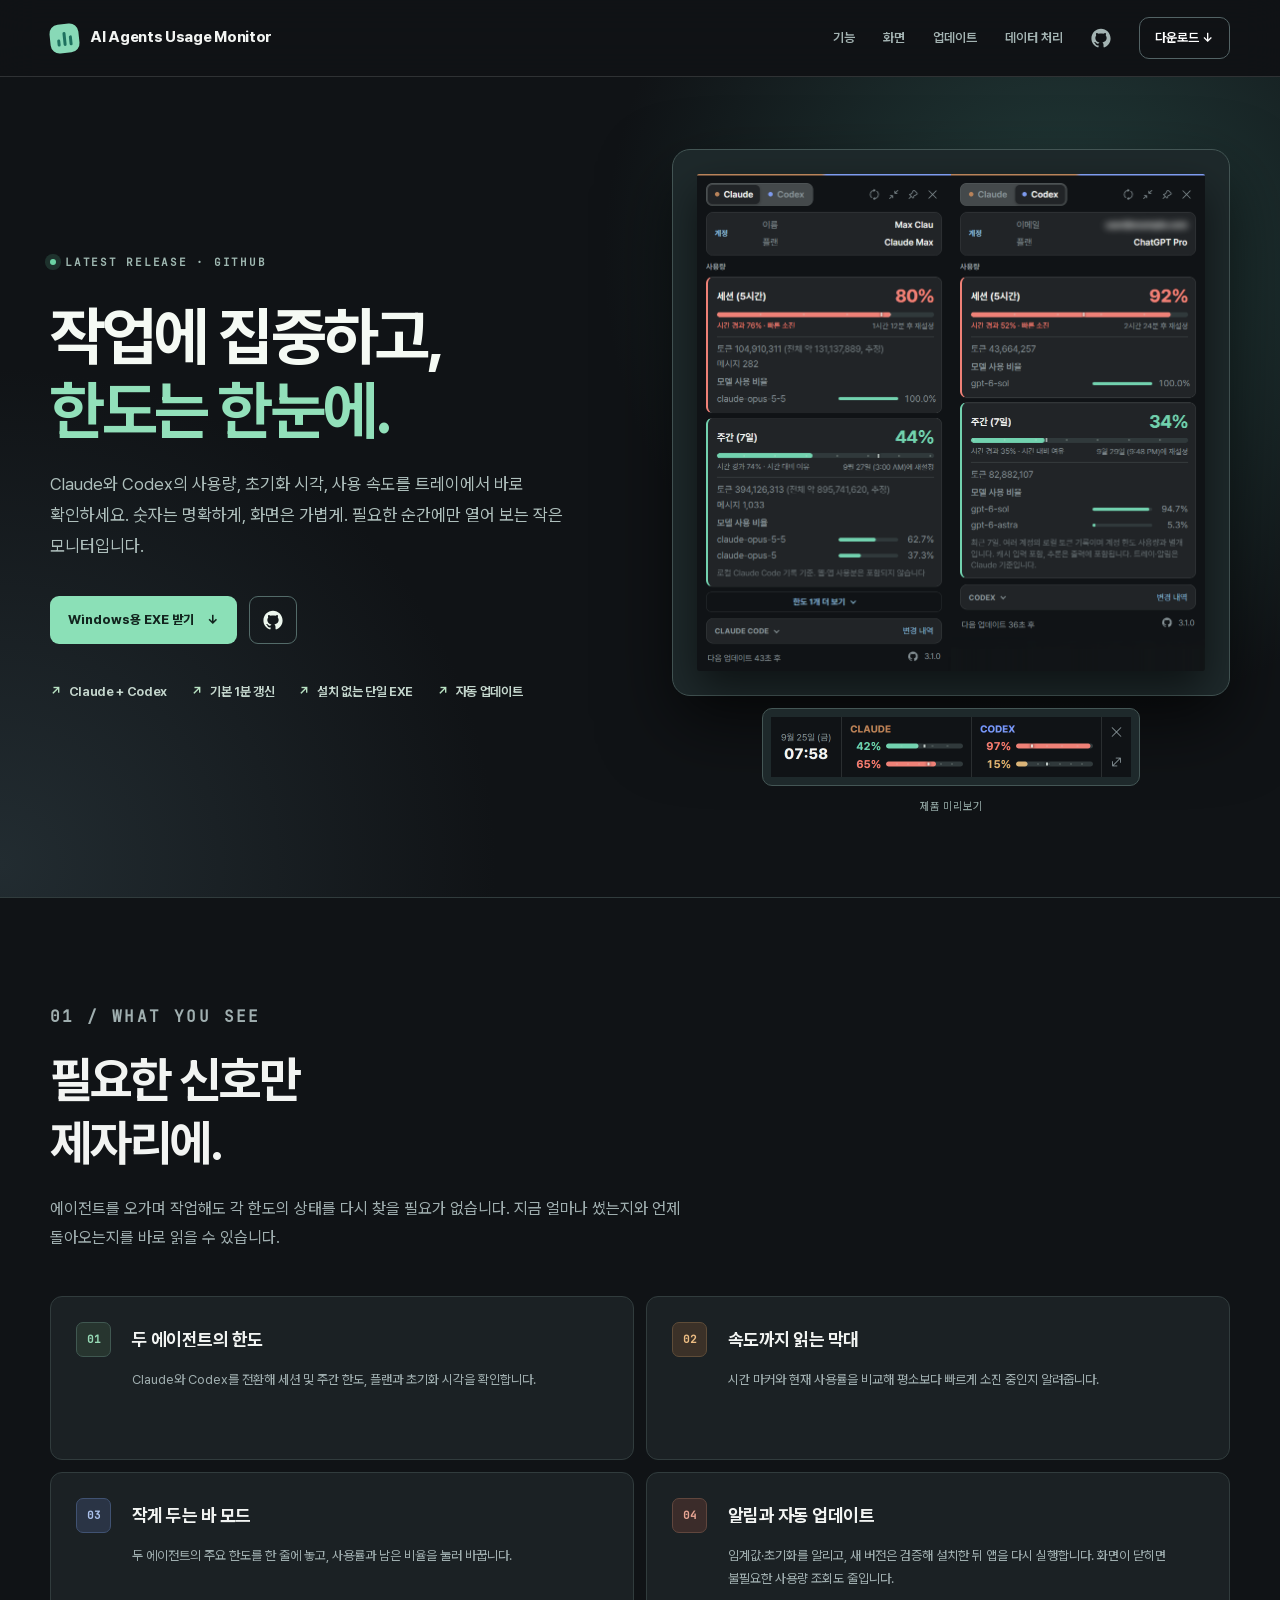
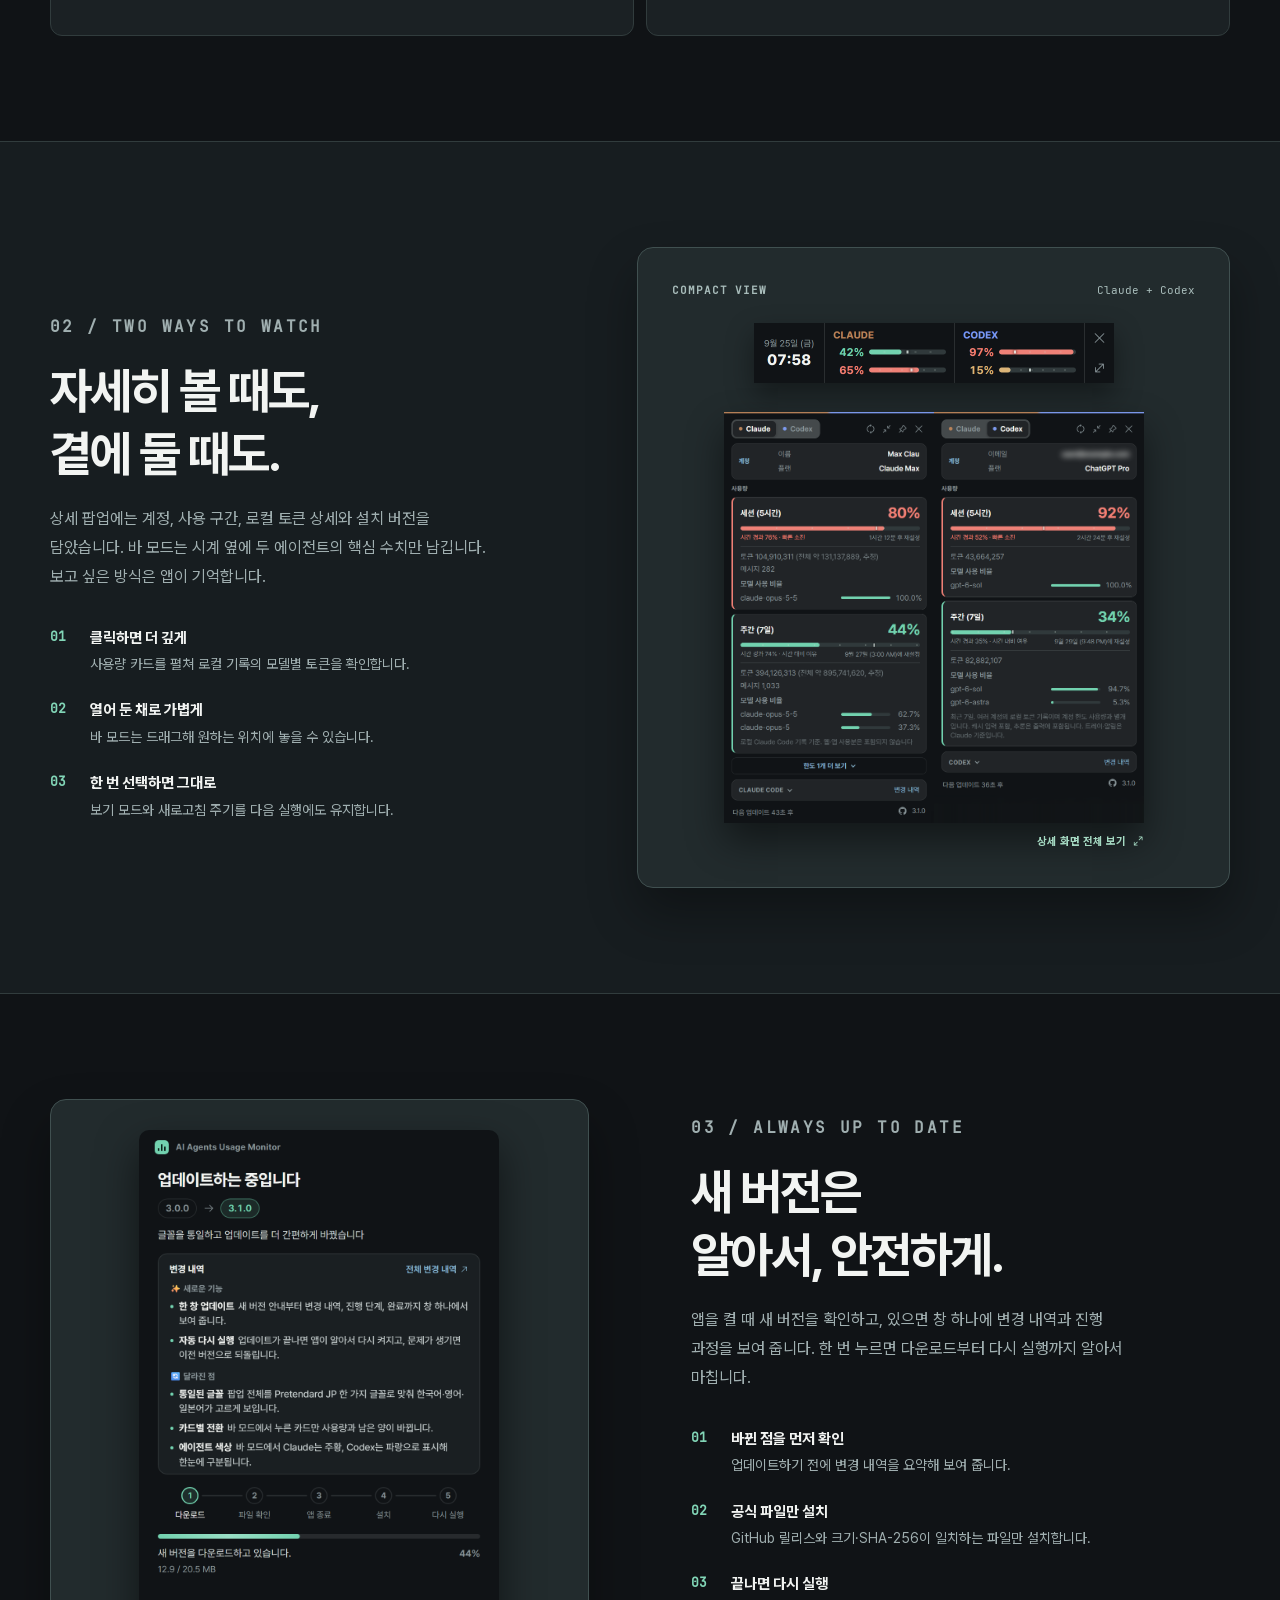
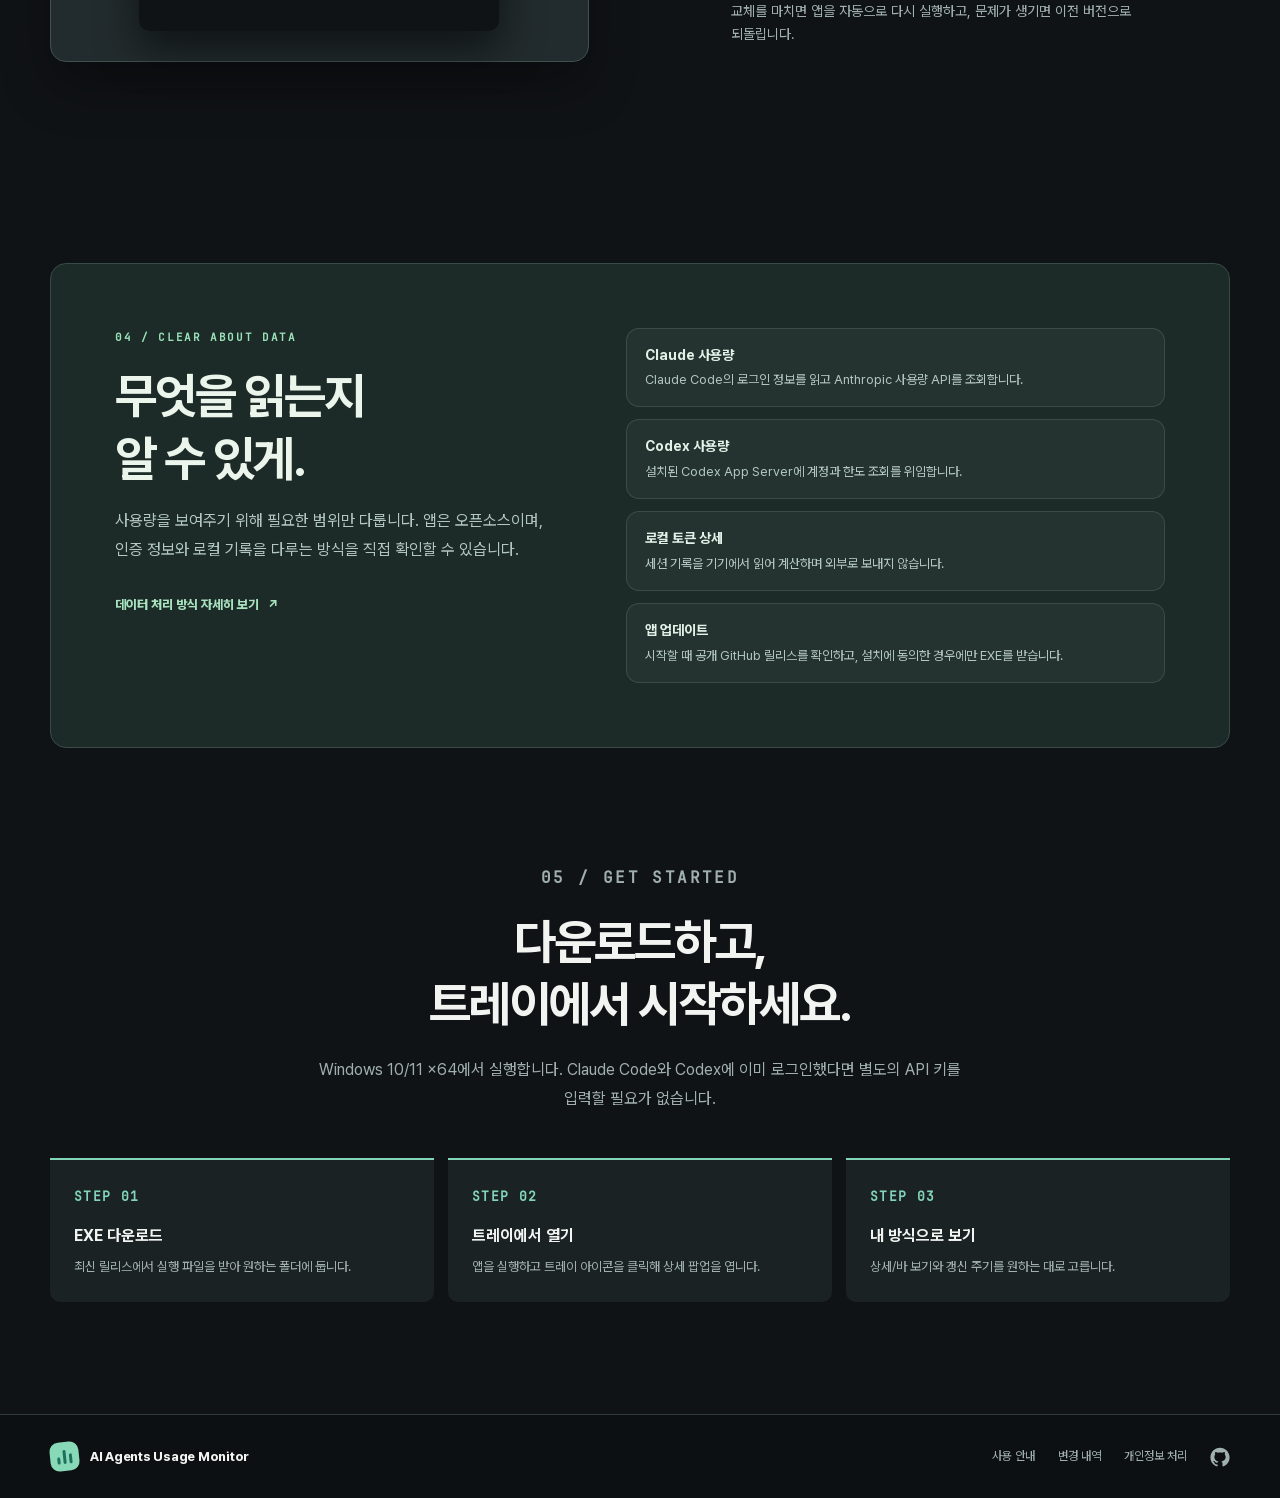
==== index.html @ c3b8d624 "Release: 3.1.0" ====
<!doctype html>
<html lang="ko">
<head>
    <meta charset="utf-8">
    <meta name="viewport" content="width=device-width, initial-scale=1">
    <meta name="theme-color" content="#102c2a">
    <meta name="description" content="Claude와 Codex의 사용량, 초기화 시각, 작업 속도를 Windows 트레이에서 한눈에 확인하는 가벼운 오픈소스 앱.">
    <title>AI Agents Usage Monitor — 작업의 흐름을 한눈에</title>
    <link rel="icon" href="ai_agents_usage_monitor.ico" sizes="any">
    <style>
        @font-face { font-family: 'Pretendard JP'; src: url('ai_agents_usage_monitor/popup/PretendardJPVariable.woff2') format('woff2'); font-style: normal; font-weight: 100 900; font-display: swap; }
        @font-face { font-family: JetBrainsMono; src: url('assets/JetBrainsMono-Regular.ttf') format('truetype'); font-style: normal; font-weight: 400; font-display: swap; }
        :root {
            color-scheme: dark;
            --ink: #f2f4f2;
            --muted: #a0afb0;
            --paper: #101316;
            --line: #313c3d;
            --green: #82d6b7;
            --orange: #dbb477;
        }

        * { box-sizing: border-box; }
        html { scroll-behavior: smooth; scroll-padding-top: 100px; }
        body {
            margin: 0;
            background: var(--paper);
            color: var(--ink);
            font-family: "Pretendard JP", "Segoe UI", "Malgun Gothic", system-ui, sans-serif;
            line-height: 1.55;
        }
        a { color: inherit; text-decoration: none; }
        button, a { -webkit-tap-highlight-color: transparent; }
        a:focus-visible { outline: 3px solid #83ccac; outline-offset: 4px; }
        img { display: block; max-width: 100%; }
        .shell { width: min(1180px, calc(100% - 48px)); margin-inline: auto; }

        .hero-wrap {
            position: relative;
            overflow: hidden;
            min-height: 720px;
            background:
                radial-gradient(circle at 83% 22%, #233d3b 0, transparent 37%),
                radial-gradient(circle at 0% 96%, #222c31 0, transparent 33%),
                #101316;
            color: #f5faf4;
        }
        .hero-wrap::before {
            content: "";
            position: absolute;
            inset: 0;
            opacity: .19;
            background-image: radial-gradient(#d6e7d8 0.7px, transparent 0.7px);
            background-size: 20px 20px;
            mask-image: linear-gradient(90deg, transparent 8%, black 80%);
            pointer-events: none;
        }
        .site-header, .hero { position: relative; z-index: 1; }
        .site-header {
            display: flex;
            align-items: center;
            justify-content: space-between;
            min-height: 86px;
            gap: 24px;
        }
        .brand { display: inline-flex; align-items: center; gap: 11px; font-size: 15px; font-weight: 750; letter-spacing: -.02em; }
        .brand-mark {
            display: flex;
            align-items: end;
            gap: 3px;
            width: 29px;
            height: 29px;
            padding: 7px;
            border-radius: 9px;
            background: #d5efda;
            transform: rotate(-6deg);
        }
        .brand-mark i { display: block; width: 4px; border-radius: 4px; background: #1e715f; }
        .brand-mark i:nth-child(1) { height: 7px; }
        .brand-mark i:nth-child(2) { height: 14px; }
        .brand-mark i:nth-child(3) { height: 10px; }
        .site-nav { display: flex; align-items: center; gap: 28px; color: #c9dbd2; font-size: 13px; font-weight: 600; }
        .site-nav a:hover { color: white; }
        .site-nav .nav-download { padding: 10px 15px; border: 1px solid #6a9687; border-radius: 10px; color: white; }
        .site-nav .nav-download:hover { background: #ffffff16; }

        .hero {
            display: grid;
            grid-template-columns: minmax(0, 1fr) minmax(410px, 1fr);
            align-items: center;
            gap: clamp(40px, 7vw, 105px);
            padding-block: 72px 90px;
        }
        .eyebrow {
            display: inline-flex;
            align-items: center;
            gap: 9px;
            font-size: 11px;
            font-weight: 750;
            letter-spacing: .16em;
            text-transform: uppercase;
        }
        .eyebrow::before { content: ""; width: 6px; height: 6px; border-radius: 50%; background: #6bd3a4; box-shadow: 0 0 0 5px #6bd3a42a; }
        h1, h2, h3, p { margin-top: 0; }
        h1 { margin-block: 26px 22px; font-size: clamp(44px, 5vw, 70px); line-height: 1.16; letter-spacing: -.075em; word-break: keep-all; }
        h1 em { color: #b5e1c3; font-style: normal; }
        .hero-copy > p { max-width: 530px; color: #bbcec3; font-size: 17px; line-height: 1.8; word-break: keep-all; }
        .hero-actions { display: flex; flex-wrap: wrap; align-items: center; gap: 12px; margin-top: 35px; }
        .button {
            display: inline-flex;
            align-items: center;
            justify-content: center;
            gap: 13px;
            min-height: 48px;
            padding: 12px 18px;
            border-radius: 12px;
            font-size: 13px;
            font-weight: 750;
            transition: transform .2s ease, background-color .2s ease;
        }
        .button:hover { transform: translateY(-2px); }
        .button.primary { background: #dcf3dc; color: #173c31; }
        .button.primary:hover { background: white; }
        .button.ghost { border: 1px solid #688d7f; color: #edf7ee; }
        .button.ghost:hover { background: #ffffff14; }
        .hero-facts { display: flex; flex-wrap: wrap; gap: 10px 24px; margin-top: 38px; padding: 0; list-style: none; color: #aec7b9; font-size: 12px; }
        .hero-facts li::before { content: "↗"; margin-right: 7px; color: #b9e2c3; }
        .hero-visual { position: relative; min-width: 0; }
        .visual-frame {
            position: relative;
            height: auto;
            overflow: visible;
            border: 1px solid #ffffff30;
            border-radius: 28px;
            background: linear-gradient(155deg, #5d7d71, #27443d 55%, #18362f);
            box-shadow: 0 35px 80px #061e1d85;
        }
        .visual-frame::after { display: none; }
        .visual-frame img { position: relative; width: 340px; max-width: calc(100% - 60px); height: auto; margin: 34px auto; border-radius: 2px; box-shadow: 0 24px 55px #0a252280; }
        .bar-float { position: absolute; left: -34px; right: 2px; bottom: 28px; z-index: 1; padding: 13px; border: 1px solid #ffffff5c; border-radius: 17px; background: #ffffffd9; box-shadow: 0 22px 48px #092c287d; backdrop-filter: blur(12px); }
        .bar-float img { width: 100%; }
        .visual-note { margin: 12px 0 0; color: #b8d0c3; text-align: right; font-size: 11px; }

        main > section { padding-block: 105px; }
        .section-intro { max-width: 660px; }
        .kicker { margin-bottom: 18px; color: var(--green); font-size: 11px; font-weight: 800; letter-spacing: .15em; }
        h2 { margin-bottom: 20px; font-size: clamp(33px, 4vw, 49px); line-height: 1.28; letter-spacing: -.065em; word-break: keep-all; }
        .section-intro > p, .section-copy > p { color: var(--muted); font-size: 16px; line-height: 1.8; word-break: keep-all; }
        .feature-grid { display: grid; grid-template-columns: repeat(4, 1fr); gap: 14px; margin-top: 44px; }
        .feature-card { min-height: 230px; padding: 24px; border: 1px solid var(--line); border-radius: 20px; background: #fff; box-shadow: 0 7px 20px #18332308; }
        .feature-index { display: inline-flex; align-items: center; justify-content: center; width: 34px; height: 34px; border-radius: 10px; background: #e9f2e9; color: #277b62; font-size: 11px; font-weight: 800; }
        .feature-card:nth-child(2) .feature-index { background: #f7ecdf; color: #a86e3b; }
        .feature-card:nth-child(3) .feature-index { background: #e8edf9; color: #5d75ae; }
        .feature-card:nth-child(4) .feature-index { background: #f5e8e1; color: #b87053; }
        .feature-card h3 { margin: 32px 0 10px; font-size: 18px; letter-spacing: -.04em; }
        .feature-card p { margin: 0; color: var(--muted); font-size: 13px; line-height: 1.75; word-break: keep-all; }

        .views-section { background: #eaf0e9; }
        .views-grid { display: grid; grid-template-columns: minmax(0, .9fr) minmax(0, 1.1fr); align-items: center; gap: clamp(36px, 8vw, 110px); }
        .section-copy { max-width: 455px; }
        .view-points { display: grid; gap: 22px; margin: 34px 0 0; padding: 0; list-style: none; }
        .view-points li { display: grid; grid-template-columns: 28px 1fr; gap: 12px; color: var(--muted); font-size: 14px; line-height: 1.65; }
        .view-points strong { display: block; margin-bottom: 3px; color: var(--ink); font-size: 15px; }
        .view-points b { color: var(--green); font-size: 13px; }
        .view-demo { min-width: 0; padding: 34px; border: 1px solid #d6e3d6; border-radius: 26px; background: #f8fbf7; box-shadow: 0 24px 60px #244c3120; }
        .view-demo-label { display: flex; justify-content: space-between; gap: 12px; margin-bottom: 24px; color: #72887b; font-size: 11px; font-weight: 750; letter-spacing: .08em; }
        .view-demo-label span:last-child { font-weight: 500; letter-spacing: 0; }
        .bar-image { width: 100%; border: 1px solid #dce5dd; box-shadow: 0 12px 25px #263a2c19; }
        .detail-link { display: block; width: 240px; max-width: 68%; margin: 29px auto 0; }
        .detail-link img { width: 100%; height: auto; box-shadow: 0 16px 32px #263a2c27; }
        .detail-link span { display: block; padding-top: 10px; color: #3f6959; text-align: right; font-size: 11px; font-weight: 700; }

        .privacy-section { padding-block: 96px; }
        .privacy-panel { display: grid; grid-template-columns: minmax(0, .9fr) minmax(0, 1.1fr); gap: 70px; padding: clamp(32px, 5vw, 66px); border-radius: 26px; background: #19352f; color: #ecf5ec; }
        .privacy-panel .kicker { color: #98d1a9; }
        .privacy-panel h2 { margin-bottom: 16px; }
        .privacy-panel p { color: #b6cdc0; line-height: 1.8; word-break: keep-all; }
        .privacy-list { display: grid; gap: 12px; align-content: center; margin: 0; padding: 0; list-style: none; }
        .privacy-list li { padding: 16px 18px; border: 1px solid #ffffff23; border-radius: 13px; background: #ffffff0b; font-size: 13px; }
        .privacy-list strong { display: block; margin-bottom: 4px; color: #d8f0db; font-size: 14px; }
        .privacy-list span { color: #acc6b5; }
        .text-link { display: inline-flex; gap: 8px; align-items: center; margin-top: 15px; color: #c9ebcf; font-size: 13px; font-weight: 750; }
        .text-link:hover { text-decoration: underline; }

        .start-section { padding-top: 20px; padding-bottom: 112px; text-align: center; }
        .start-section .section-intro { margin: auto; }
        .steps { display: grid; grid-template-columns: repeat(3, 1fr); gap: 14px; margin: 44px 0 0; text-align: left; }
        .step { padding: 24px; border-top: 2px solid #368368; background: white; border-radius: 0 0 15px 15px; }
        .step small { color: #318165; font-weight: 800; letter-spacing: .1em; }
        .step strong { display: block; margin: 15px 0 8px; font-size: 16px; }
        .step p { margin: 0; color: var(--muted); font-size: 13px; line-height: 1.7; }

        .site-footer { border-top: 1px solid var(--line); }
        .footer-inner { display: flex; align-items: center; justify-content: space-between; gap: 24px; padding-block: 27px; }
        .site-footer .brand { color: var(--ink); font-size: 13px; }
        .footer-links { display: flex; flex-wrap: wrap; gap: 12px 23px; color: var(--muted); font-size: 12px; }
        .footer-links a:hover { color: var(--green); text-decoration: underline; }

        @media (max-width: 1000px) {
            .hero { grid-template-columns: minmax(0, 1fr) minmax(345px, .9fr); gap: 35px; }
            .feature-grid { grid-template-columns: repeat(2, 1fr); }
            .feature-card { min-height: 200px; }
        }
        @media (max-width: 760px) {
            .shell { width: min(560px, calc(100% - 36px)); }
            .site-header { min-height: 72px; }
            .site-nav { gap: 13px; }
            .site-nav a:not(.nav-download):not(.cat-link) { display: none; }
            .hero { grid-template-columns: 1fr; padding-block: 52px 74px; }
            .hero-copy > p { font-size: 15px; }
            .hero-visual { margin-top: 12px; }
            .visual-frame { height: 530px; }
            .visual-frame img { width: 300px; }
            .bar-float { left: 5px; right: 5px; bottom: 23px; }
            main > section { padding-block: 75px; }
            .views-grid, .privacy-panel { grid-template-columns: 1fr; gap: 36px; }
            .privacy-section { padding-block: 70px; }
            .start-section { padding-top: 8px; }
        }
        @media (max-width: 520px) {
            .shell { width: calc(100% - 30px); }
            .brand { font-size: 12px; }
            .brand-mark { flex: none; }
            .site-nav .nav-download { padding: 8px 10px; font-size: 11px; }
            h1 { font-size: clamp(40px, 10vw, 52px); }
            .hero-facts { gap: 8px 16px; }
            .feature-grid, .steps { grid-template-columns: 1fr; }
            .feature-card { min-height: 0; }
            .feature-card h3 { margin-top: 22px; }
            .view-demo { padding: 18px; }
            .detail-link { max-width: 75%; }
            .privacy-panel { padding: 26px; }
            .footer-inner { align-items: start; flex-direction: column; }
        }
        @media (prefers-reduced-motion: reduce) {
            html { scroll-behavior: auto; }
            .button { transition: none; }
        }
        /* 3.0: a dark instrument panel with type and structure distinct from the app UI. */
        .hero-wrap { min-height: 0; border-bottom: 1px solid var(--line); }
        .hero-wrap::before { opacity: .1; background-size: 28px 28px; }
        .site-header { border-bottom: 1px solid #ffffff19; }
        .brand-mark { background: #88d9b7; }
        .site-nav { color: #a3b3b2; }
        .site-nav .nav-download { border-color: #536365; }
        .hero { gap: clamp(28px, 5vw, 80px); padding-block: 72px 82px; }
        .eyebrow, .kicker, .feature-index, .view-demo-label, .step small {
            font-family: JetBrainsMono, Consolas, monospace;
        }
        .eyebrow { color: #9fb8b1; }
        .eyebrow.latest-release { transition: color .2s ease; }
        .eyebrow.latest-release::before { transition: background-color .2s ease, box-shadow .2s ease; }
        .eyebrow.latest-release:hover, .eyebrow.latest-release:focus-visible { color: #f4d486; }
        .eyebrow.latest-release:hover::before, .eyebrow.latest-release:focus-visible::before {
            background: #f4d486;
            box-shadow: 0 0 0 5px #f4d4862b;
        }
        h1 { letter-spacing: -.045em; }
        h2 { letter-spacing: -.04em; }
        h1 em { color: #92e0ba; }
        .hero-copy > p { color: #aebfbc; }
        .button { border-radius: 9px; }
        .button.primary { background: #8be0b7; color: #12241e; }
        .button.primary:hover { background: #b2f0ce; }
        .button.ghost { border-color: #536b69; }
        .button.icon-only { width: 48px; padding: 10px; }
        .cat-icon { width: 20px; height: 20px; fill: currentColor; }
        .site-nav .cat-link, .footer-links .cat-link { display: inline-flex; align-items: center; justify-content: center; }
        .hero-facts {
            color: #c4d6cd;
            font-size: 13px;
            font-weight: 650;
            letter-spacing: -.025em;
        }
        .visual-frame { display: flex; align-items: center; justify-content: center; height: auto; min-height: 0; padding: 24px; border-color: #445655; border-radius: 18px; background: #1e292b; box-shadow: 0 30px 70px #0008; }
        .visual-frame img { width: min(100%, 510px); max-width: 100%; margin: 0; box-shadow: 0 18px 42px #0008; }
        .bar-float { position: relative; inset: auto; width: min(100%, 378px); padding: 8px; margin: 12px auto 0; border-color: #445655; border-radius: 10px; background: #1e292b; box-shadow: none; backdrop-filter: none; }
        .bar-float img { width: 100%; height: auto; }
        .visual-note { color: #91a5a2; text-align: center; }
        main { background: var(--paper); }
        .kicker { color: var(--green); }
        .section-intro > p, .section-copy > p { color: var(--muted); }
        .feature-grid { grid-template-columns: repeat(2, minmax(0, 1fr)); gap: 12px; }
        .feature-card { display: grid; grid-template-columns: 38px minmax(0, 1fr); align-content: start; column-gap: 18px; min-height: 164px; padding: 25px; border-color: var(--line); border-radius: 12px; background: #1b2124; box-shadow: none; }
        .feature-index, .feature-card:nth-child(n) .feature-index { width: 35px; height: 35px; border: 1px solid #405851; border-radius: 7px; background: #27352f; color: #97dbb6; }
        .feature-card:nth-child(2) .feature-index { border-color: #5e4c38; background: #3b3128; color: #edbd83; }
        .feature-card:nth-child(3) .feature-index { border-color: #405272; background: #2a3445; color: #abc1eb; }
        .feature-card:nth-child(4) .feature-index { border-color: #60463d; background: #3b2c2a; color: #e7a493; }
        .feature-card h3 { align-self: center; margin: 0; color: var(--ink); letter-spacing: -.03em; word-break: keep-all; }
        .feature-card p { grid-column: 2; margin-top: 12px; color: var(--muted); }
        .views-section { background: #171d20; border-block: 1px solid var(--line); }
        .view-points li { color: var(--muted); }
        .view-points strong { color: var(--ink); }
        .view-points b { color: var(--green); font-family: JetBrainsMono, Consolas, monospace; }
        .view-demo { border-color: #405050; border-radius: 16px; background: #222b2d; box-shadow: 0 25px 50px #0005; }
        .view-demo-label { color: #a8bcba; }
        .bar-image { width: min(100%, 360px); height: auto; margin-inline: auto; border: 0; box-shadow: 0 12px 28px #0006; }
        .detail-link { width: 420px; max-width: 100%; }
        .detail-link img { box-shadow: 0 18px 35px #0007; }
        .detail-link span { color: #a5d9c2; }
        .privacy-panel { border: 1px solid #384b45; border-radius: 16px; background: #1c2b28; }
        .privacy-panel .kicker { color: #9be1b9; }
        .privacy-panel p, .privacy-list span { color: #b2c7bf; }
        .privacy-list li { border-color: #ffffff1d; background: #ffffff0a; }
        .privacy-list strong { color: #e1f2e8; }
        .text-link { color: #a9e2bf; }
        .step { border-top-color: #82d6b7; border-radius: 0 0 10px 10px; background: #1b2224; }
        .step strong { color: var(--ink); }
        .step small { color: var(--green); }
        .step p { color: var(--muted); }
        .site-footer { border-color: var(--line); background: #0d1012; }
        .footer-links { color: var(--muted); }
        .site-header {
            position: sticky;
            top: 0;
            z-index: 50;
            width: 100%;
            min-height: 0;
            border-bottom: 1px solid #ffffff22;
            background: rgb(16 19 22 / 88%);
            backdrop-filter: blur(18px);
            -webkit-backdrop-filter: blur(18px);
        }
        .header-inner { display: flex; align-items: center; justify-content: space-between; gap: 24px; min-height: 76px; }
        @media (max-width: 760px) { .visual-frame { padding: 18px; } .feature-grid { grid-template-columns: repeat(2, minmax(0, 1fr)); } }
        @media (max-width: 520px) { .feature-grid { grid-template-columns: 1fr; } .feature-card { min-height: 0; } .feature-card h3 { margin: 0; } }
        @media (max-width: 760px) { html { scroll-padding-top: 82px; } .header-inner { min-height: 66px; } }

        /* Each card owns one accent so the color shift has a clear meaning. */
        .feature-card {
            --accent: #82d6b7;
            position: relative;
            isolation: isolate;
            overflow: hidden;
            transition: transform .32s cubic-bezier(.2,.8,.2,1), border-color .32s ease, box-shadow .32s ease, background-color .32s ease;
        }
        .feature-card:nth-child(2) { --accent: #edbd83; }
        .feature-card:nth-child(3) { --accent: #abc1eb; }
        .feature-card:nth-child(4) { --accent: #e7a493; }
        .feature-card::before {
            content: "";
            position: absolute;
            z-index: -1;
            inset: 0;
            background: radial-gradient(circle at 7% 2%, color-mix(in srgb, var(--accent) 19%, transparent), transparent 70%);
            opacity: 0;
            transition: opacity .38s ease;
        }
        .feature-card::after {
            content: "";
            position: absolute;
            inset: 0 auto 0 0;
            width: 2px;
            background: var(--accent);
            transform: scaleY(0);
            transform-origin: top;
            transition: transform .32s cubic-bezier(.2,.8,.2,1);
        }
        .feature-index { transition: transform .32s ease, border-color .32s ease, background-color .32s ease; }
        .step { transition: border-color .25s ease, background-color .25s ease, transform .25s ease; }
        .button, .nav-download, .detail-link img, .visual-frame, .bar-float {
            transition: transform .3s cubic-bezier(.2,.8,.2,1), border-color .3s ease, box-shadow .3s ease, background-color .3s ease;
        }
        .site-nav a:not(.nav-download), .footer-links a { transition: color .2s ease; }

        @media (hover: hover) and (pointer: fine) {
            .feature-card:hover {
                transform: translateY(-5px);
                border-color: color-mix(in srgb, var(--accent) 52%, var(--line));
                background-color: #222b2d;
                box-shadow: 0 18px 40px #0005;
            }
            .feature-card:hover::before { opacity: 1; }
            .feature-card:hover::after { transform: scaleY(1); }
            .feature-card:hover .feature-index { transform: translateY(-2px); border-color: var(--accent); }
            .step:hover { transform: translateY(-3px); border-top-color: #b6ebce; background: #222d2c; }
            .visual-frame:hover { border-color: #719a8a; box-shadow: 0 36px 78px #000a; }
            .bar-float:hover { transform: translateY(-3px); border-color: #719a8a; }
            .detail-link:hover img { transform: translateY(-4px); box-shadow: 0 24px 45px #0009; }
            .button:hover, .nav-download:hover { box-shadow: 0 9px 24px #0005; }
        }

        @keyframes hero-enter {
            from { opacity: 0; transform: translateY(18px); }
            to { opacity: 1; transform: translateY(0); }
        }
        @keyframes reveal-on-view {
            from { opacity: .55; transform: translateY(20px); }
            to { opacity: 1; transform: translateY(0); }
        }
        @keyframes fade-on-view {
            from { opacity: .55; }
            to { opacity: 1; }
        }
        @media (prefers-reduced-motion: no-preference) {
            .hero-copy { animation: hero-enter .7s cubic-bezier(.2,.8,.2,1) both; }
            .hero-visual { animation: hero-enter .8s .12s cubic-bezier(.2,.8,.2,1) both; }
            @supports (animation-timeline: view()) {
                .section-intro, .section-copy, .view-demo, .update-shot, .privacy-panel {
                    animation: reveal-on-view 1ms linear both;
                    animation-timeline: view();
                    animation-range: entry 0% cover 24%;
                }
                .feature-card, .step {
                    animation: fade-on-view 1ms linear both;
                    animation-timeline: view();
                    animation-range: entry 0% cover 24%;
                }
            }
        }
        @media (prefers-reduced-motion: reduce) {
            .feature-card, .feature-card::before, .feature-card::after, .feature-index,
            .step, .button, .nav-download, .detail-link img, .visual-frame, .bar-float,
            .site-nav a:not(.nav-download), .footer-links a, .eyebrow.latest-release,
            .eyebrow.latest-release::before { animation: none; transition: none; }
            .feature-card:hover, .step:hover, .button:hover, .bar-float:hover, .detail-link:hover img { transform: none; }
        }

        /* 03: the update window beside its story, mirroring 02's layout. */
        .update-grid { display: grid; grid-template-columns: minmax(0, 1fr) minmax(0, 1fr); align-items: center; gap: clamp(36px, 8vw, 110px); }
        .update-shot { display: flex; justify-content: center; margin: 0; padding: 30px; border: 1px solid #405050; border-radius: 16px; background: #222b2d; box-shadow: 0 25px 50px #0005; }
        .update-shot img { width: min(100%, 360px); height: auto; border-radius: 10px; box-shadow: 0 18px 40px #0008; }
        @media (max-width: 760px) {
            .update-grid { grid-template-columns: 1fr; gap: 36px; }
            .update-grid .section-copy { order: -1; }
            .update-shot { padding: 18px; }
        }

        /* The full-size screenshot opens over the page instead of leaving it. */
        .detail-link span { display: inline-flex; align-items: center; justify-content: flex-end; gap: 6px; width: 100%; }
        .detail-link span svg { width: 12px; height: 12px; }
        .lightbox { max-width: min(94vw, 1020px); max-height: 94vh; padding: 0; overflow: visible; border: 0; background: transparent; }
        .lightbox::backdrop { background: rgb(6 8 10 / 78%); backdrop-filter: blur(6px); }
        .lightbox img { display: block; width: auto; max-width: 100%; max-height: 94vh; border-radius: 12px; box-shadow: 0 30px 80px #000c; }
        /* Pinned to the viewport corner, clear of the screenshot's own close icons. */
        .lightbox-close { position: fixed; top: 18px; right: 18px; display: grid; place-items: center; width: 38px; height: 38px; border: 1px solid #ffffff2e; border-radius: 50%; background: rgb(16 19 22 / 88%); color: #f2f4f2; cursor: pointer; }
        .lightbox-close svg { width: 16px; height: 16px; }
        .lightbox-close:hover { background: #22292b; }
        .lightbox-close:focus-visible { outline: 3px solid #83ccac; outline-offset: 2px; }
        html:has(.lightbox[open]) { overflow: hidden; }
        @media (prefers-reduced-motion: no-preference) {
            .lightbox[open] { animation: lightbox-in .22s cubic-bezier(.2,.8,.2,1); }
            .lightbox[open]::backdrop { animation: fade-in .22s ease; }
        }
        @keyframes lightbox-in { from { opacity: 0; transform: scale(.97); } to { opacity: 1; transform: none; } }
        @keyframes fade-in { from { opacity: 0; } to { opacity: 1; } }
    </style>
</head>
<body>
    <svg xmlns="http://www.w3.org/2000/svg" width="0" height="0" aria-hidden="true" style="position:absolute"><symbol id="cat-mark" viewBox="0 0 24 24"><path d="M10.226 17.284c-2.965-.36-5.054-2.493-5.054-5.256 0-1.123.404-2.336 1.078-3.144-.292-.741-.247-2.314.09-2.965.898-.112 2.111.36 2.83 1.01.853-.269 1.752-.404 2.853-.404 1.1 0 1.999.135 2.807.382.696-.629 1.932-1.1 2.83-.988.315.606.36 2.179.067 2.942.72.854 1.101 2 1.101 3.167 0 2.763-2.089 4.852-5.098 5.234.763.494 1.28 1.572 1.28 2.807v2.336c0 .674.561 1.056 1.235.786 4.066-1.55 7.255-5.615 7.255-10.646C23.5 6.188 18.334 1 11.978 1 5.62 1 .5 6.188.5 12.545c0 4.986 3.167 9.12 7.435 10.669.606.225 1.19-.18 1.19-.786V20.63a2.9 2.9 0 0 1-1.078.224c-1.483 0-2.359-.808-2.987-2.313-.247-.607-.517-.966-1.034-1.033-.27-.023-.359-.135-.359-.27 0-.27.45-.471.898-.471.652 0 1.213.404 1.797 1.235.45.651.921.943 1.483.943.561 0 .92-.202 1.437-.719.382-.381.674-.718.944-.943"/></symbol></svg>
    <header class="site-header">
        <div class="header-inner shell">
            <a class="brand" href="#top" aria-label="AI Agents Usage Monitor, 맨 위로">
                <span class="brand-mark" aria-hidden="true"><i></i><i></i><i></i></span>
                <span>AI Agents Usage Monitor</span>
            </a>
            <nav class="site-nav" aria-label="주요 메뉴">
                <a href="#features">기능</a>
                <a href="#views">화면</a>
                <a href="#update">업데이트</a>
                <a href="#privacy">데이터 처리</a>
                <a class="cat-link" href="https://github.com/deuxdoom/usage-monitor-for-claude" aria-label="GitHub 소스 코드"><svg class="cat-icon" aria-hidden="true"><use href="#cat-mark"/></svg></a>
                <a class="nav-download" href="https://github.com/deuxdoom/usage-monitor-for-claude/releases/latest/download/AIAgentsUsageMonitor.exe">다운로드 ↓</a>
            </nav>
        </div>
    </header>

    <div class="hero-wrap">
        <div class="hero shell" id="top">
            <div class="hero-copy">
                <a class="eyebrow latest-release" id="latestRelease" href="https://github.com/deuxdoom/usage-monitor-for-claude/releases/latest" aria-label="GitHub 최신 릴리스 보기"><span id="latestReleaseLabel" aria-live="polite">LATEST RELEASE · GITHUB</span></a>
                <h1>작업에 집중하고,<br><em>한도는 한눈에.</em></h1>
                <p>Claude와 Codex의 사용량, 초기화 시각, 사용 속도를 트레이에서 바로 확인하세요. 숫자는 명확하게, 화면은 가볍게. 필요한 순간에만 열어 보는 작은 모니터입니다.</p>
                <div class="hero-actions">
                    <a class="button primary" href="https://github.com/deuxdoom/usage-monitor-for-claude/releases/latest/download/AIAgentsUsageMonitor.exe">Windows용 EXE 받기 <span aria-hidden="true">↓</span></a>
                    <a class="button ghost icon-only" href="https://github.com/deuxdoom/usage-monitor-for-claude" aria-label="GitHub에서 코드 보기" title="GitHub에서 코드 보기"><svg class="cat-icon" aria-hidden="true"><use href="#cat-mark"/></svg></a>
                </div>
                <ul class="hero-facts" aria-label="앱 특징">
                    <li>Claude + Codex</li>
                    <li>기본 1분 갱신</li>
                    <li>설치 없는 단일 EXE</li>
                    <li>자동 업데이트</li>
                </ul>
            </div>
            <div class="hero-visual">
                <div class="visual-frame">
                    <img src="screenshot.png" width="1020" height="997" alt="Claude와 Codex의 세션·주간 한도, 모델별 토큰 사용량, 초기화 시각을 나란히 보여 주는 상세 팝업" fetchpriority="high">
                </div>
                <div class="bar-float"><img src="screenshot2.png" width="720" height="120" alt="Claude와 Codex 사용률을 나란히 보여주는 한 줄 바 모드 예시"></div>
                <p class="visual-note">제품 미리보기</p>
            </div>
        </div>
    </div>

    <main>
        <section class="shell" id="features" aria-labelledby="features-title">
            <div class="section-intro">
                <p class="kicker">01 / WHAT YOU SEE</p>
                <h2 id="features-title">필요한 신호만<br>제자리에.</h2>
                <p>에이전트를 오가며 작업해도 각 한도의 상태를 다시 찾을 필요가 없습니다. 지금 얼마나 썼는지와 언제 돌아오는지를 바로 읽을 수 있습니다.</p>
            </div>
            <div class="feature-grid">
                <article class="feature-card"><span class="feature-index">01</span><h3>두 에이전트의 한도</h3><p>Claude와 Codex를 전환해 세션 및 주간 한도, 플랜과 초기화 시각을 확인합니다.</p></article>
                <article class="feature-card"><span class="feature-index">02</span><h3>속도까지 읽는 막대</h3><p>시간 마커와 현재 사용률을 비교해 평소보다 빠르게 소진 중인지 알려줍니다.</p></article>
                <article class="feature-card"><span class="feature-index">03</span><h3>작게 두는 바 모드</h3><p>두 에이전트의 주요 한도를 한 줄에 놓고, 사용률과 남은 비율을 눌러 바꿉니다.</p></article>
                <article class="feature-card"><span class="feature-index">04</span><h3>알림과 자동 업데이트</h3><p>임계값·초기화를 알리고, 새 버전은 검증해 설치한 뒤 앱을 다시 실행합니다. 화면이 닫히면 불필요한 사용량 조회도 줄입니다.</p></article>
            </div>
        </section>

        <section class="views-section" id="views" aria-labelledby="views-title">
            <div class="shell views-grid">
                <div class="section-copy">
                    <p class="kicker">02 / TWO WAYS TO WATCH</p>
                    <h2 id="views-title">자세히 볼 때도,<br>곁에 둘 때도.</h2>
                    <p>상세 팝업에는 계정, 사용 구간, 로컬 토큰 상세와 설치 버전을 담았습니다. 바 모드는 시계 옆에 두 에이전트의 핵심 수치만 남깁니다. 보고 싶은 방식은 앱이 기억합니다.</p>
                    <ul class="view-points">
                        <li><b>01</b><span><strong>클릭하면 더 깊게</strong>사용량 카드를 펼쳐 로컬 기록의 모델별 토큰을 확인합니다.</span></li>
                        <li><b>02</b><span><strong>열어 둔 채로 가볍게</strong>바 모드는 드래그해 원하는 위치에 놓을 수 있습니다.</span></li>
                        <li><b>03</b><span><strong>한 번 선택하면 그대로</strong>보기 모드와 새로고침 주기를 다음 실행에도 유지합니다.</span></li>
                    </ul>
                </div>
                <div class="view-demo">
                    <div class="view-demo-label"><span>COMPACT VIEW</span><span>Claude + Codex</span></div>
                    <img class="bar-image" src="screenshot2.png" width="720" height="120" alt="날짜와 시간, 두 에이전트의 세션 및 주간 사용률이 나란히 표시된 바 화면" loading="lazy">
                    <a class="detail-link" href="screenshot.png" aria-haspopup="dialog" aria-controls="detailLightbox" aria-label="상세 화면 크게 보기">
                        <img src="screenshot.png" width="1020" height="997" alt="Claude와 Codex 상세 팝업을 나란히 놓은 화면" loading="lazy">
                        <span>상세 화면 전체 보기 <svg viewBox="0 0 16 16" aria-hidden="true"><path fill="currentColor" d="M9.5 2a.5.5 0 0 0 0 1h2.79L9.15 6.15a.5.5 0 1 0 .7.7L13 3.71V6.5a.5.5 0 0 0 1 0v-4a.5.5 0 0 0-.5-.5zm-7 7.5a.5.5 0 0 1 1 0v2.79l3.15-3.14a.5.5 0 1 1 .7.7L4.21 13H7a.5.5 0 0 1 0 1H3a.5.5 0 0 1-.5-.5z"/></svg></span>
                    </a>
                </div>
            </div>
        </section>

        <section class="update-section shell" id="update" aria-labelledby="update-title">
            <div class="update-grid">
                <figure class="update-shot">
                    <img src="screenshot3.png" width="920" height="1280" alt="변경 내역과 다섯 단계 진행 표시, 다운로드 진행률이 함께 보이는 업데이트 창" loading="lazy">
                </figure>
                <div class="section-copy">
                    <p class="kicker">03 / ALWAYS UP TO DATE</p>
                    <h2 id="update-title">새 버전은<br>알아서, 안전하게.</h2>
                    <p>앱을 켤 때 새 버전을 확인하고, 있으면 창 하나에 변경 내역과 진행 과정을 보여 줍니다. 한 번 누르면 다운로드부터 다시 실행까지 알아서 마칩니다.</p>
                    <ul class="view-points">
                        <li><b>01</b><span><strong>바뀐 점을 먼저 확인</strong>업데이트하기 전에 변경 내역을 요약해 보여 줍니다.</span></li>
                        <li><b>02</b><span><strong>공식 파일만 설치</strong>GitHub 릴리스와 크기·SHA-256이 일치하는 파일만 설치합니다.</span></li>
                        <li><b>03</b><span><strong>끝나면 다시 실행</strong>교체를 마치면 앱을 자동으로 다시 실행하고, 문제가 생기면 이전 버전으로 되돌립니다.</span></li>
                    </ul>
                </div>
            </div>
        </section>

        <section class="privacy-section shell" id="privacy" aria-labelledby="privacy-title">
            <div class="privacy-panel">
                <div>
                    <p class="kicker">04 / CLEAR ABOUT DATA</p>
                    <h2 id="privacy-title">무엇을 읽는지<br>알 수 있게.</h2>
                    <p>사용량을 보여주기 위해 필요한 범위만 다룹니다. 앱은 오픈소스이며, 인증 정보와 로컬 기록을 다루는 방식을 직접 확인할 수 있습니다.</p>
                    <a class="text-link" href="https://github.com/deuxdoom/usage-monitor-for-claude/blob/main/PRIVACY.md">데이터 처리 방식 자세히 보기 <span aria-hidden="true">↗</span></a>
                </div>
                <ul class="privacy-list">
                    <li><strong>Claude 사용량</strong><span>Claude Code의 로그인 정보를 읽고 Anthropic 사용량 API를 조회합니다.</span></li>
                    <li><strong>Codex 사용량</strong><span>설치된 Codex App Server에 계정과 한도 조회를 위임합니다.</span></li>
                    <li><strong>로컬 토큰 상세</strong><span>세션 기록을 기기에서 읽어 계산하며 외부로 보내지 않습니다.</span></li>
                    <li><strong>앱 업데이트</strong><span>시작할 때 공개 GitHub 릴리스를 확인하고, 설치에 동의한 경우에만 EXE를 받습니다.</span></li>
                </ul>
            </div>
        </section>

        <section class="start-section shell" id="download" aria-labelledby="start-title">
            <div class="section-intro">
                <p class="kicker">05 / GET STARTED</p>
                <h2 id="start-title">다운로드하고,<br>트레이에서 시작하세요.</h2>
                <p>Windows 10/11 x64에서 실행합니다. Claude Code와 Codex에 이미 로그인했다면 별도의 API 키를 입력할 필요가 없습니다.</p>
            </div>
            <div class="steps">
                <div class="step"><small>STEP 01</small><strong>EXE 다운로드</strong><p>최신 릴리스에서 실행 파일을 받아 원하는 폴더에 둡니다.</p></div>
                <div class="step"><small>STEP 02</small><strong>트레이에서 열기</strong><p>앱을 실행하고 트레이 아이콘을 클릭해 상세 팝업을 엽니다.</p></div>
                <div class="step"><small>STEP 03</small><strong>내 방식으로 보기</strong><p>상세/바 보기와 갱신 주기를 원하는 대로 고릅니다.</p></div>
            </div>
        </section>
    </main>

    <dialog class="lightbox" id="detailLightbox" aria-label="Claude와 Codex 상세 화면">
        <button type="button" class="lightbox-close" id="detailLightboxClose" aria-label="닫기" title="닫기"><svg viewBox="0 0 16 16" aria-hidden="true"><path fill="currentColor" d="M3.35 2.65a.5.5 0 0 0-.7.7L7.29 8l-4.64 4.65a.5.5 0 0 0 .7.7L8 8.71l4.65 4.64a.5.5 0 0 0 .7-.7L8.71 8l4.64-4.65a.5.5 0 0 0-.7-.7L8 7.29z"/></svg></button>
        <img src="screenshot.png" width="1020" height="997" alt="Claude와 Codex의 세션·주간 한도, 모델별 토큰 사용량, 초기화 시각을 나란히 보여 주는 상세 팝업" loading="lazy">
    </dialog>

    <footer class="site-footer">
        <div class="shell footer-inner">
            <a class="brand" href="#top"><span class="brand-mark" aria-hidden="true"><i></i><i></i><i></i></span><span>AI Agents Usage Monitor</span></a>
            <nav class="footer-links" aria-label="추가 정보">
                <a href="https://github.com/deuxdoom/usage-monitor-for-claude/blob/main/README.md">사용 안내</a>
                <a href="https://github.com/deuxdoom/usage-monitor-for-claude/blob/main/CHANGELOG.md">변경 내역</a>
                <a href="https://github.com/deuxdoom/usage-monitor-for-claude/blob/main/PRIVACY.md">개인정보 처리</a>
                <a class="cat-link" href="https://github.com/deuxdoom/usage-monitor-for-claude" aria-label="GitHub 소스 코드" title="GitHub"><svg class="cat-icon" aria-hidden="true"><use href="#cat-mark"/></svg></a>
            </nav>
        </div>
    </footer>
    <script>
        (async () => {
            const badge = document.getElementById('latestRelease');
            const label = document.getElementById('latestReleaseLabel');
            try {
                const response = await fetch('https://api.github.com/repos/deuxdoom/usage-monitor-for-claude/releases/latest', {
                    headers: { Accept: 'application/vnd.github+json' },
                });
                if (!response.ok) return;
                const release = await response.json();
                if (typeof release.tag_name !== 'string' || !/^v?\d+\.\d+\.\d+$/.test(release.tag_name)) return;
                const version = `v${release.tag_name.replace(/^v/, '')}`;
                label.textContent = `LATEST RELEASE · ${version}`;
                badge.setAttribute('aria-label', `GitHub 최신 릴리스 ${version} 보기`);
            } catch { /* The fixed releases/latest link still works offline or when rate limited. */ }
        })();
    </script>
    <script>
        // The link still points at the image, so it works without script;
        // with script it opens the image over the page and closes back to it.
        (() => {
            const dialog = document.getElementById('detailLightbox');
            const link = document.querySelector('.detail-link');
            if (!dialog || !link || typeof dialog.showModal !== 'function') return;
            link.addEventListener('click', (event) => {
                event.preventDefault();
                dialog.showModal();
            });
            document.getElementById('detailLightboxClose').addEventListener('click', () => dialog.close());
            // A click on the dimmed area lands on the dialog itself, not the image.
            dialog.addEventListener('click', (event) => { if (event.target === dialog) dialog.close(); });
        })();
    </script>
</body>
</html>
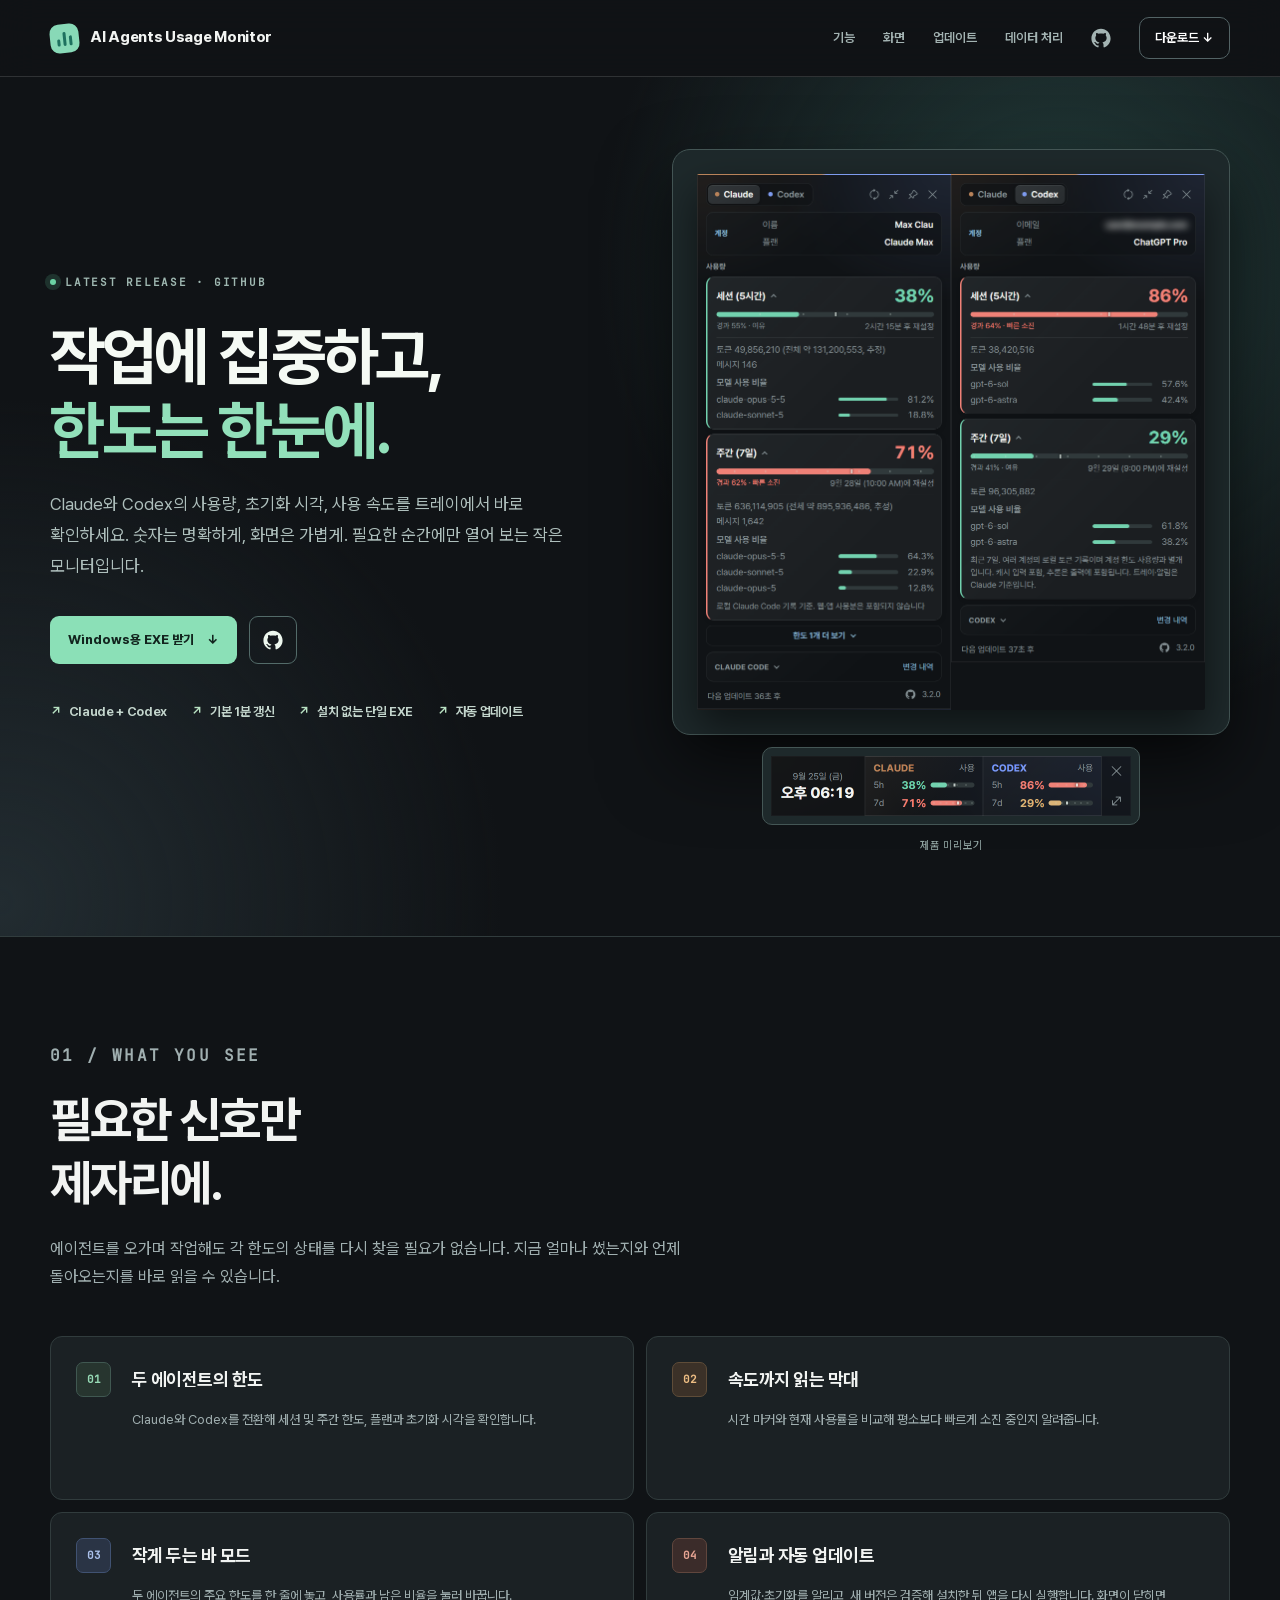
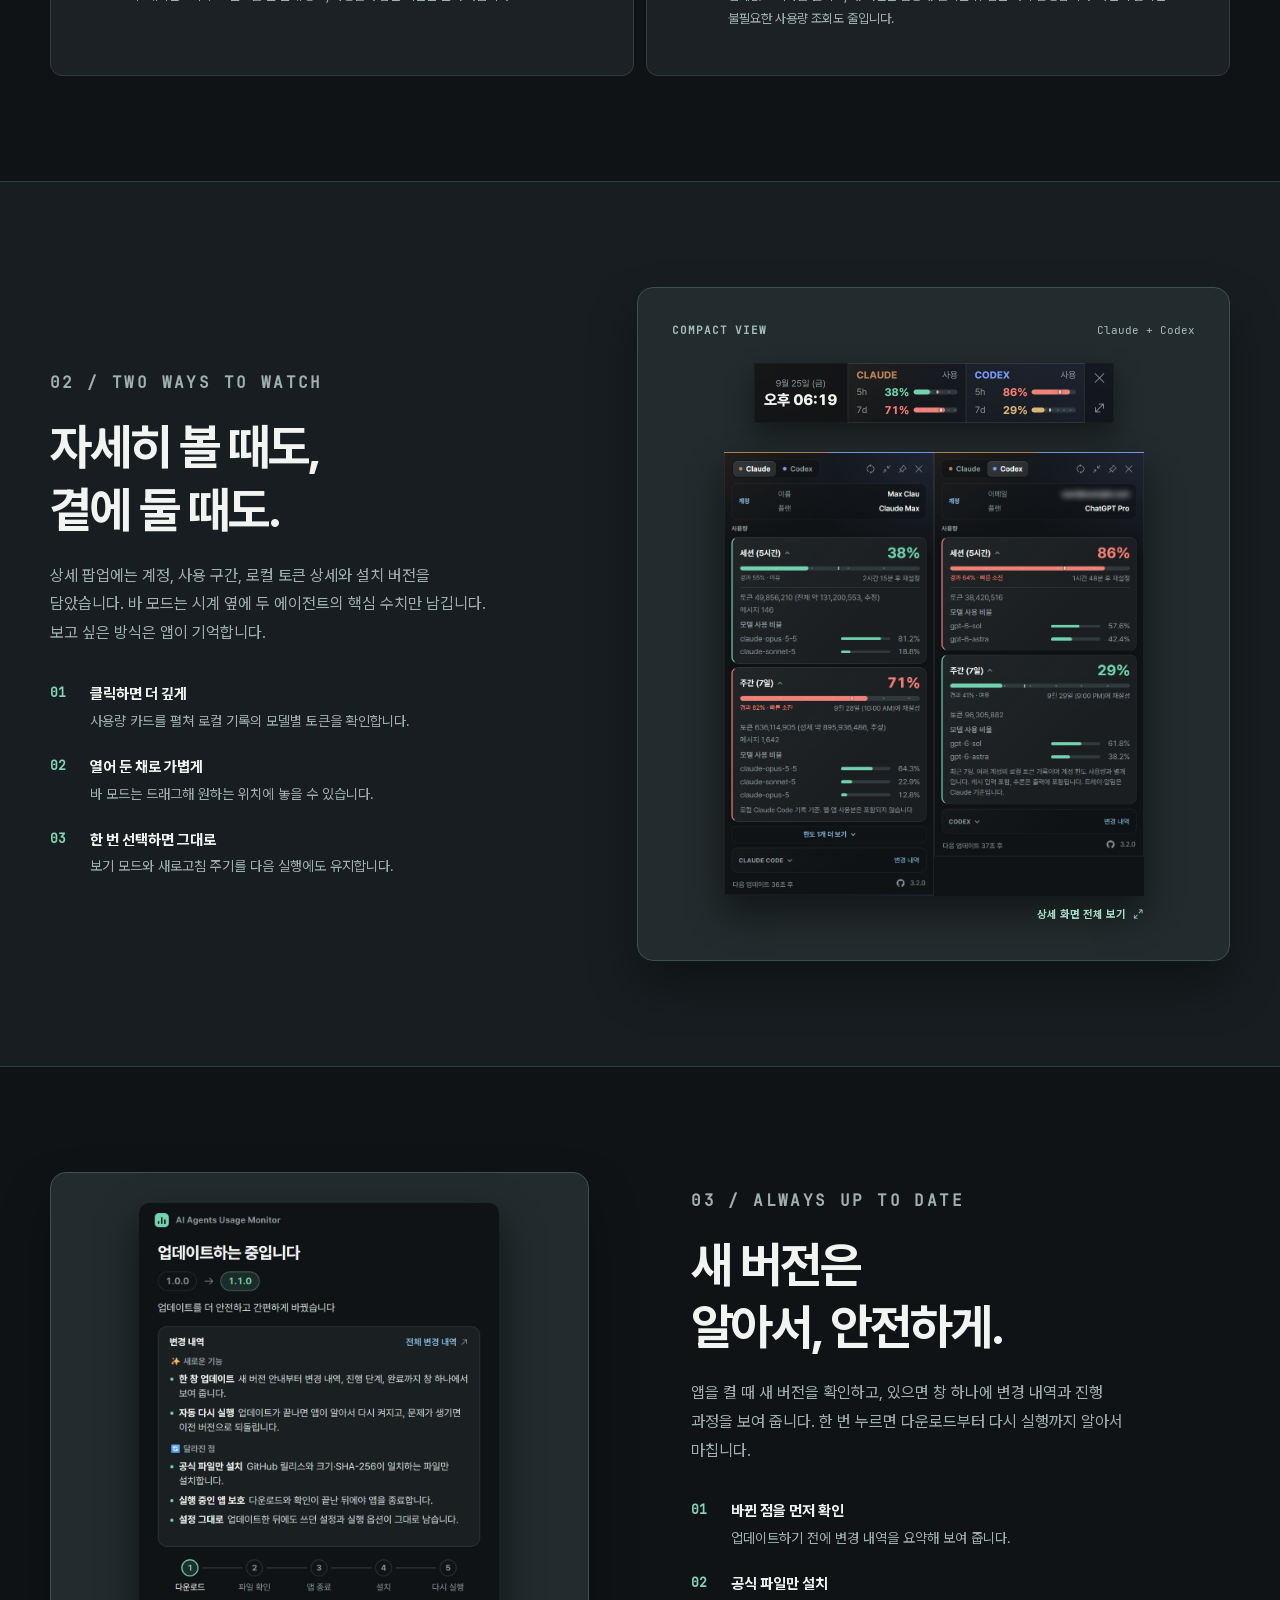
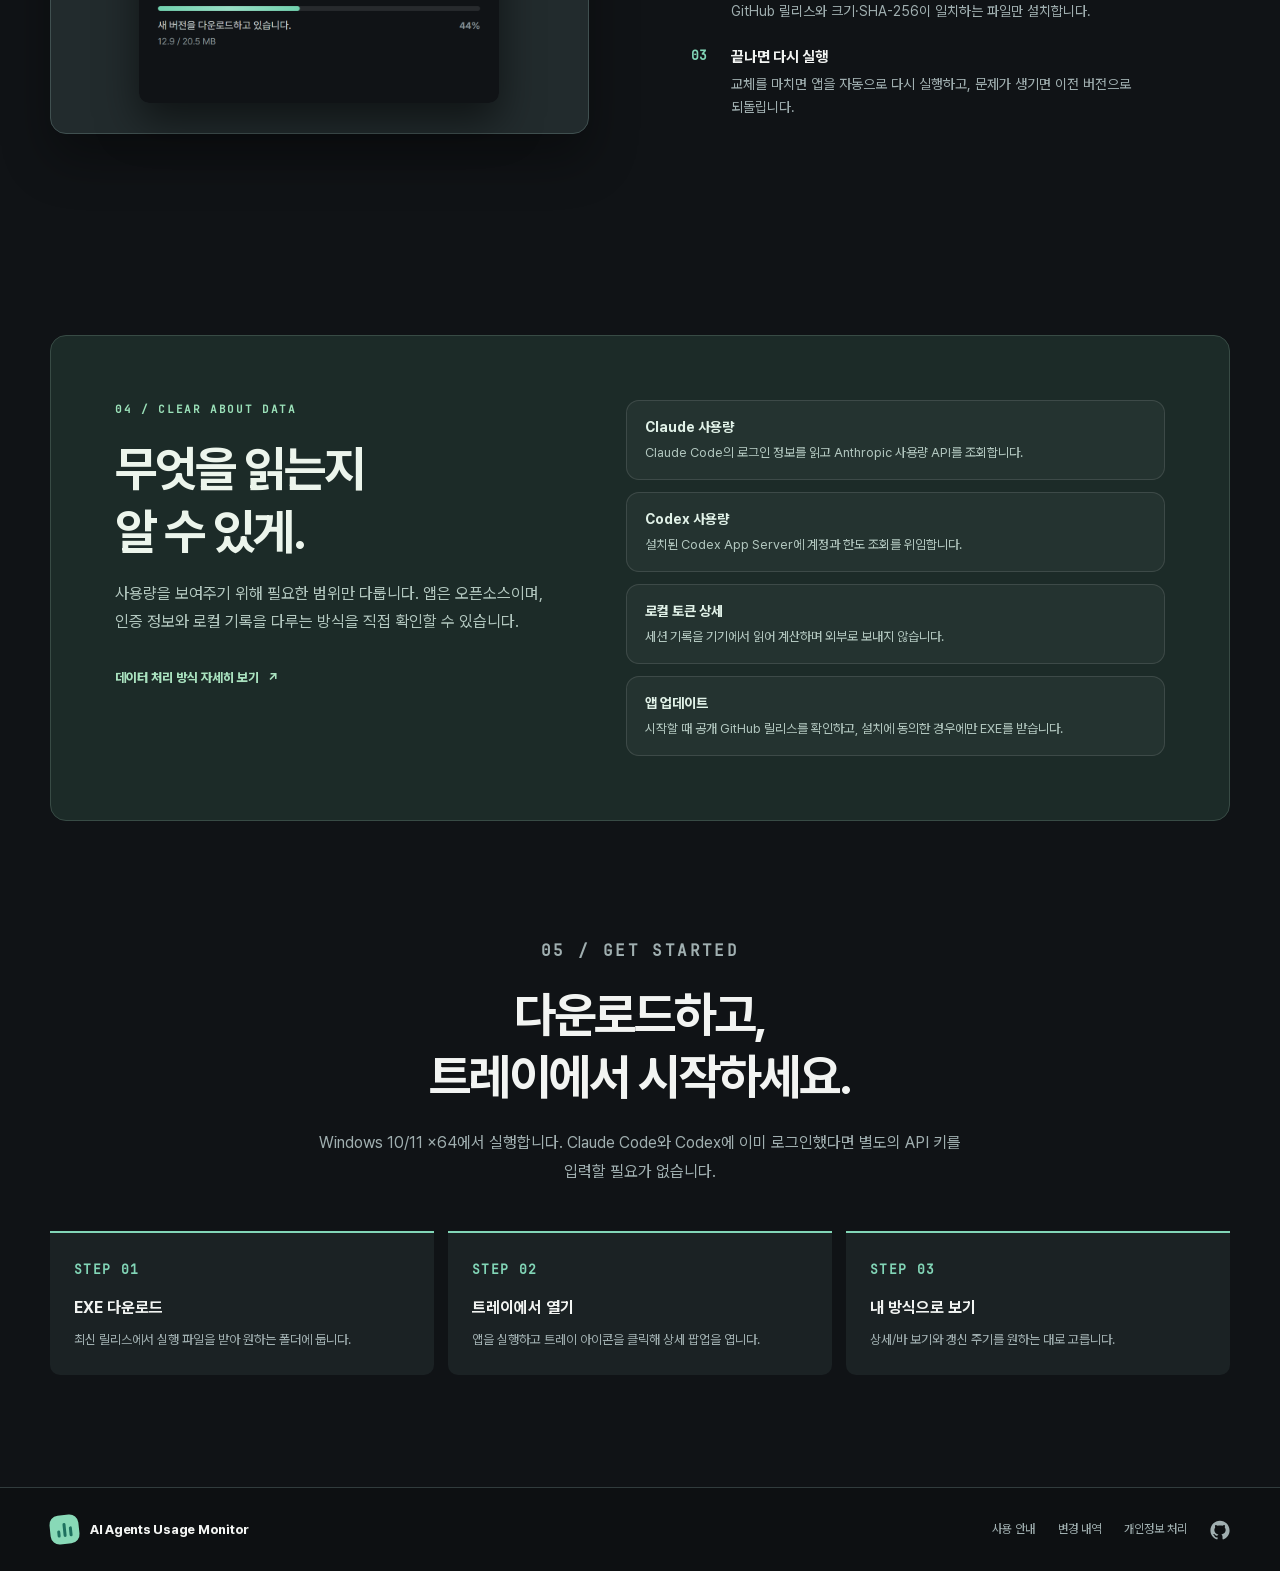
==== commit e3c45c5d: "Release: 3.2.0 Co-Authored-By: Claude Opus 5.5 <noreply@anthropic.com>" ====
--- a/index.html
+++ b/index.html
@@ -484,7 +484,7 @@
             </div>
             <div class="hero-visual">
                 <div class="visual-frame">
-                    <img src="screenshot.png" width="1020" height="997" alt="Claude와 Codex의 세션·주간 한도, 모델별 토큰 사용량, 초기화 시각을 나란히 보여 주는 상세 팝업" fetchpriority="high">
+                    <img src="screenshot.png" width="1020" height="1077" alt="Claude와 Codex의 세션·주간 한도, 모델별 토큰 사용량, 초기화 시각을 나란히 보여 주는 상세 팝업" fetchpriority="high">
                 </div>
                 <div class="bar-float"><img src="screenshot2.png" width="720" height="120" alt="Claude와 Codex 사용률을 나란히 보여주는 한 줄 바 모드 예시"></div>
                 <p class="visual-note">제품 미리보기</p>
@@ -523,7 +523,7 @@
                     <div class="view-demo-label"><span>COMPACT VIEW</span><span>Claude + Codex</span></div>
                     <img class="bar-image" src="screenshot2.png" width="720" height="120" alt="날짜와 시간, 두 에이전트의 세션 및 주간 사용률이 나란히 표시된 바 화면" loading="lazy">
                     <a class="detail-link" href="screenshot.png" aria-haspopup="dialog" aria-controls="detailLightbox" aria-label="상세 화면 크게 보기">
-                        <img src="screenshot.png" width="1020" height="997" alt="Claude와 Codex 상세 팝업을 나란히 놓은 화면" loading="lazy">
+                        <img src="screenshot.png" width="1020" height="1077" alt="Claude와 Codex 상세 팝업을 나란히 놓은 화면" loading="lazy">
                         <span>상세 화면 전체 보기 <svg viewBox="0 0 16 16" aria-hidden="true"><path fill="currentColor" d="M9.5 2a.5.5 0 0 0 0 1h2.79L9.15 6.15a.5.5 0 1 0 .7.7L13 3.71V6.5a.5.5 0 0 0 1 0v-4a.5.5 0 0 0-.5-.5zm-7 7.5a.5.5 0 0 1 1 0v2.79l3.15-3.14a.5.5 0 1 1 .7.7L4.21 13H7a.5.5 0 0 1 0 1H3a.5.5 0 0 1-.5-.5z"/></svg></span>
                     </a>
                 </div>
@@ -581,7 +581,7 @@
 
     <dialog class="lightbox" id="detailLightbox" aria-label="Claude와 Codex 상세 화면">
         <button type="button" class="lightbox-close" id="detailLightboxClose" aria-label="닫기" title="닫기"><svg viewBox="0 0 16 16" aria-hidden="true"><path fill="currentColor" d="M3.35 2.65a.5.5 0 0 0-.7.7L7.29 8l-4.64 4.65a.5.5 0 0 0 .7.7L8 8.71l4.65 4.64a.5.5 0 0 0 .7-.7L8.71 8l4.64-4.65a.5.5 0 0 0-.7-.7L8 7.29z"/></svg></button>
-        <img src="screenshot.png" width="1020" height="997" alt="Claude와 Codex의 세션·주간 한도, 모델별 토큰 사용량, 초기화 시각을 나란히 보여 주는 상세 팝업" loading="lazy">
+        <img src="screenshot.png" width="1020" height="1077" alt="Claude와 Codex의 세션·주간 한도, 모델별 토큰 사용량, 초기화 시각을 나란히 보여 주는 상세 팝업" loading="lazy">
     </dialog>
 
     <footer class="site-footer">
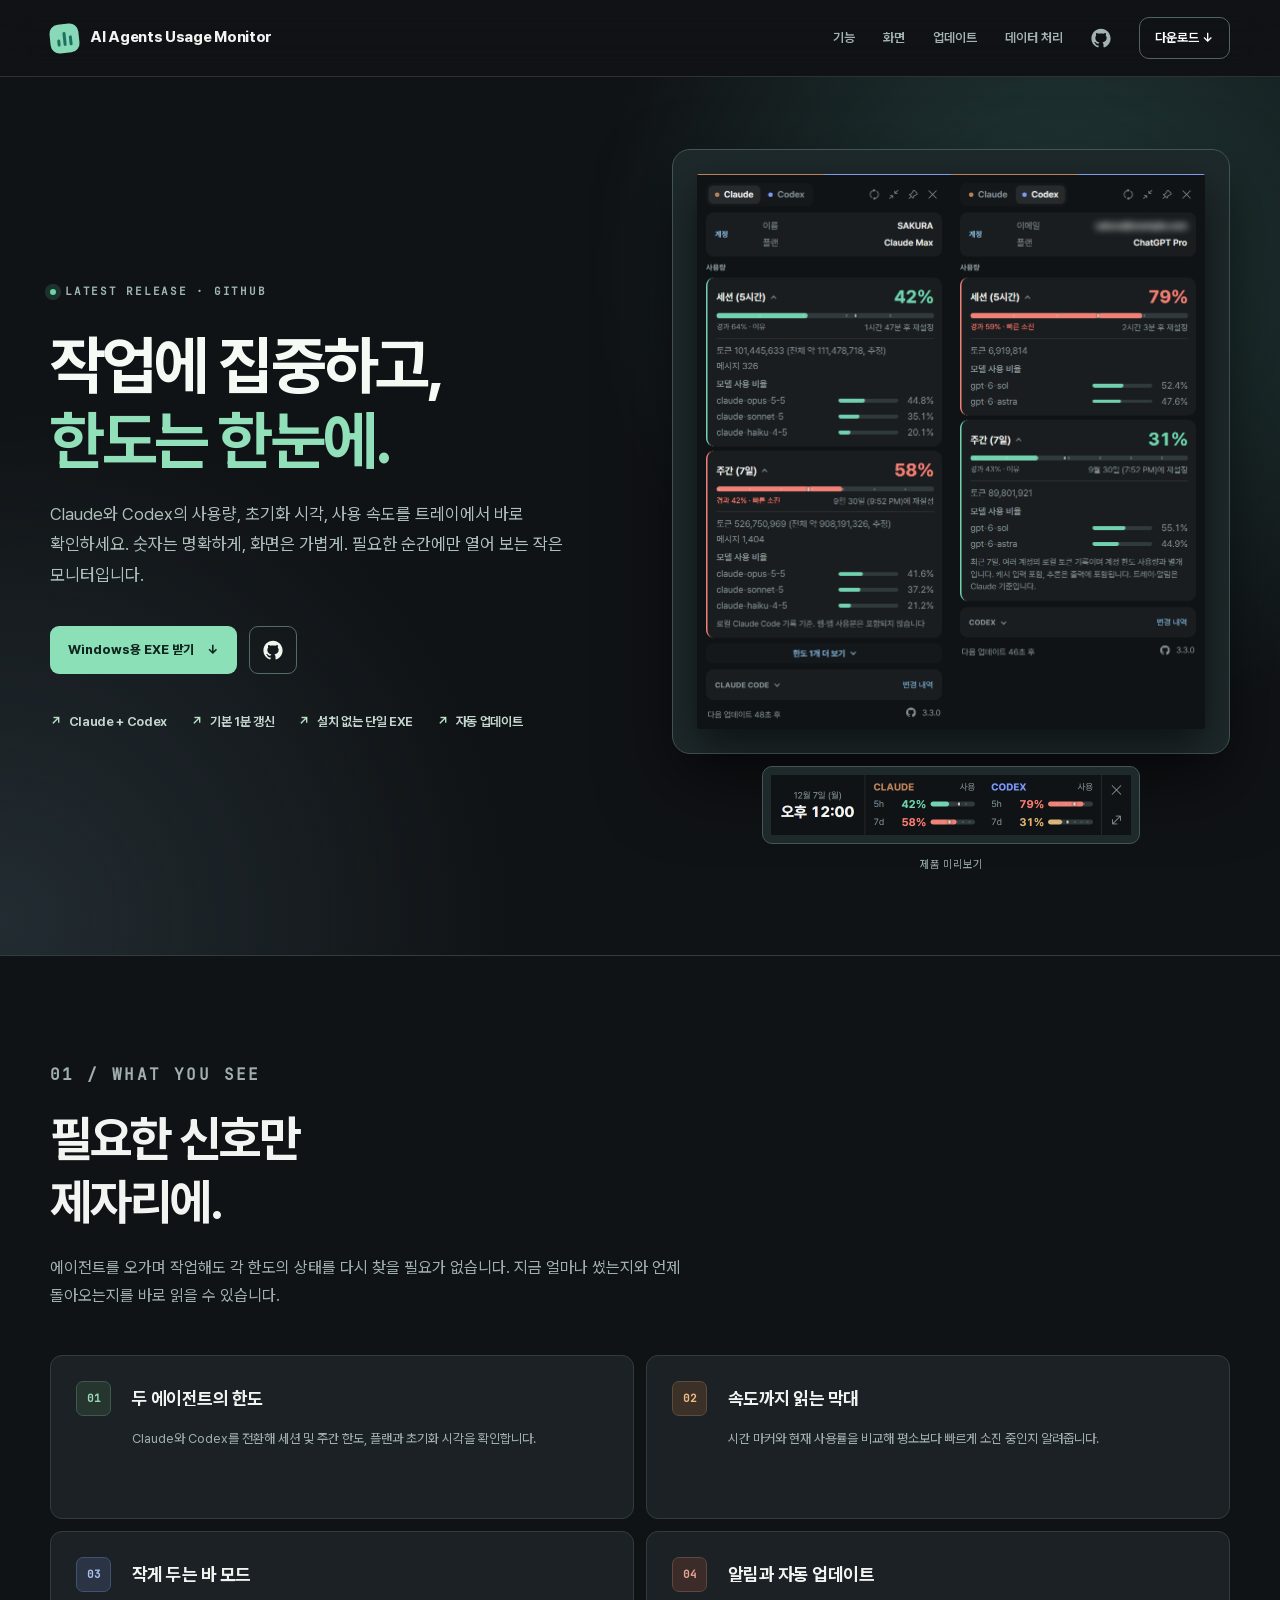
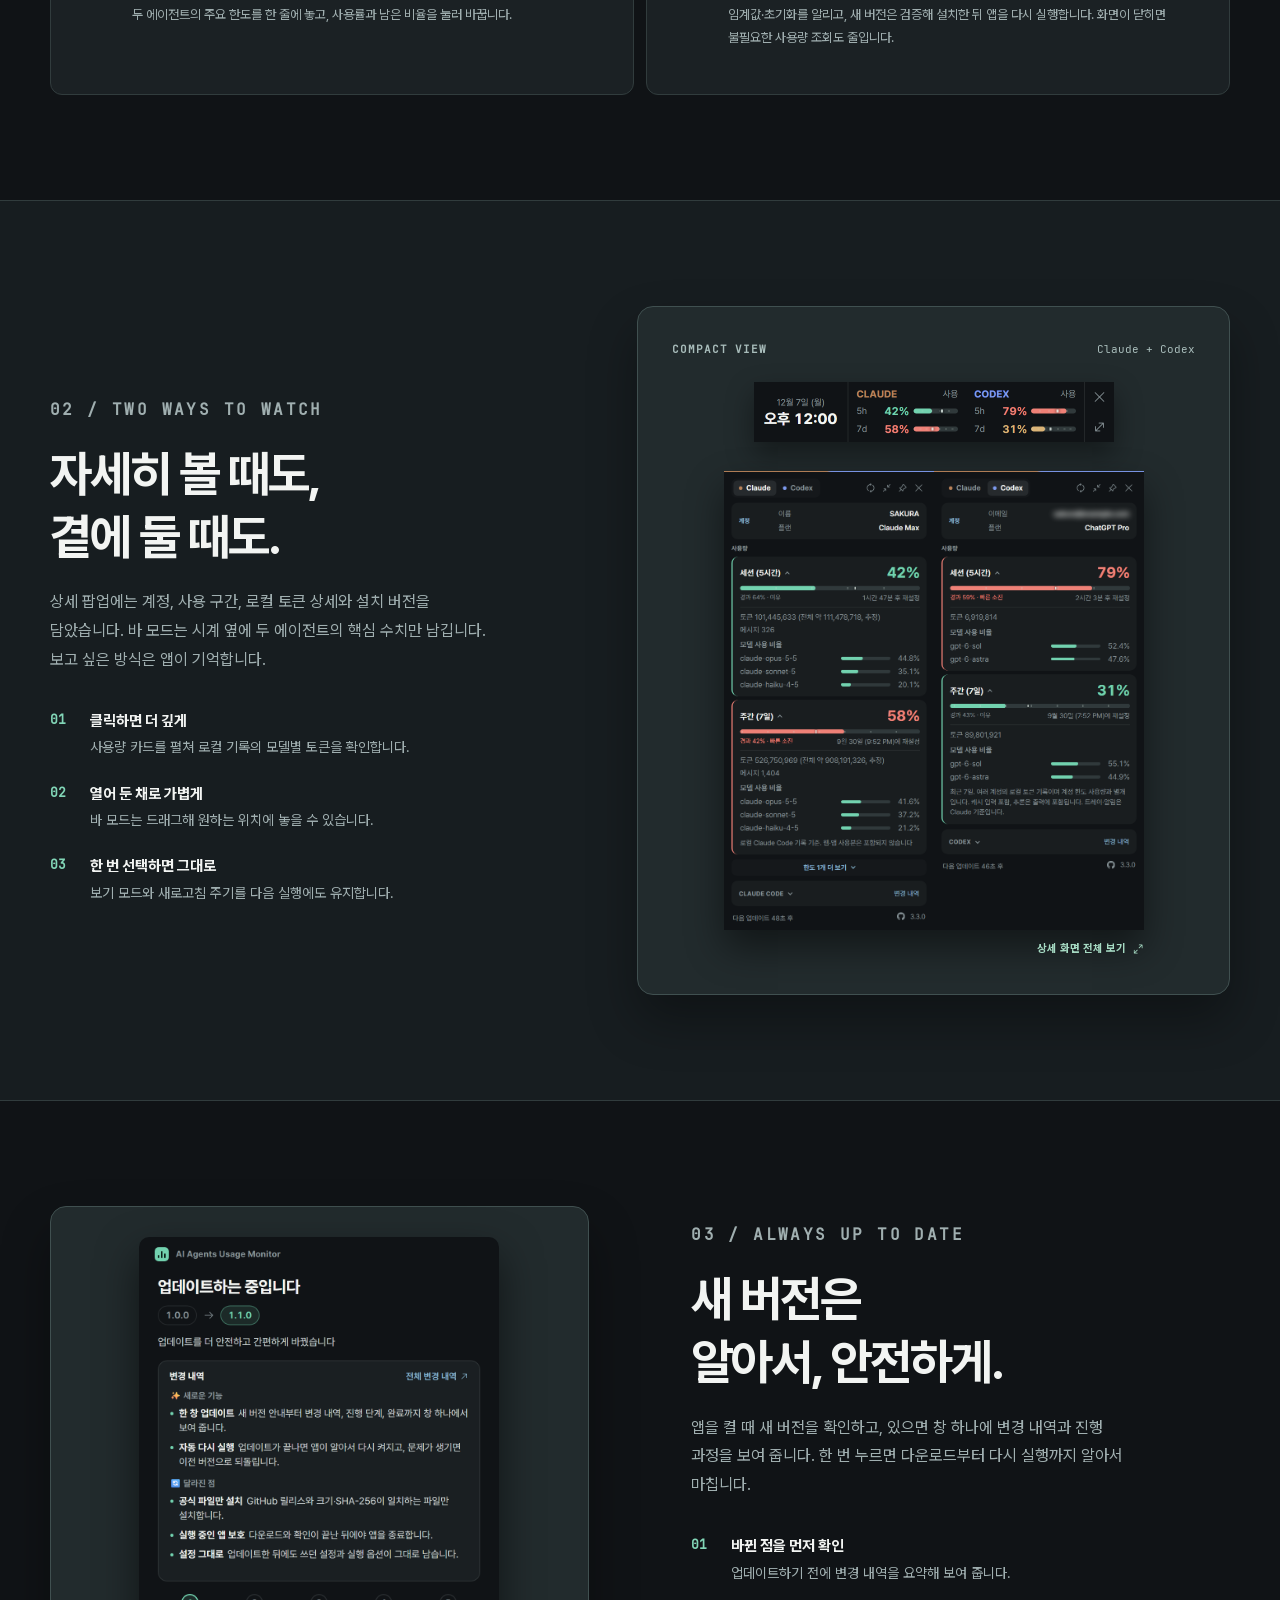
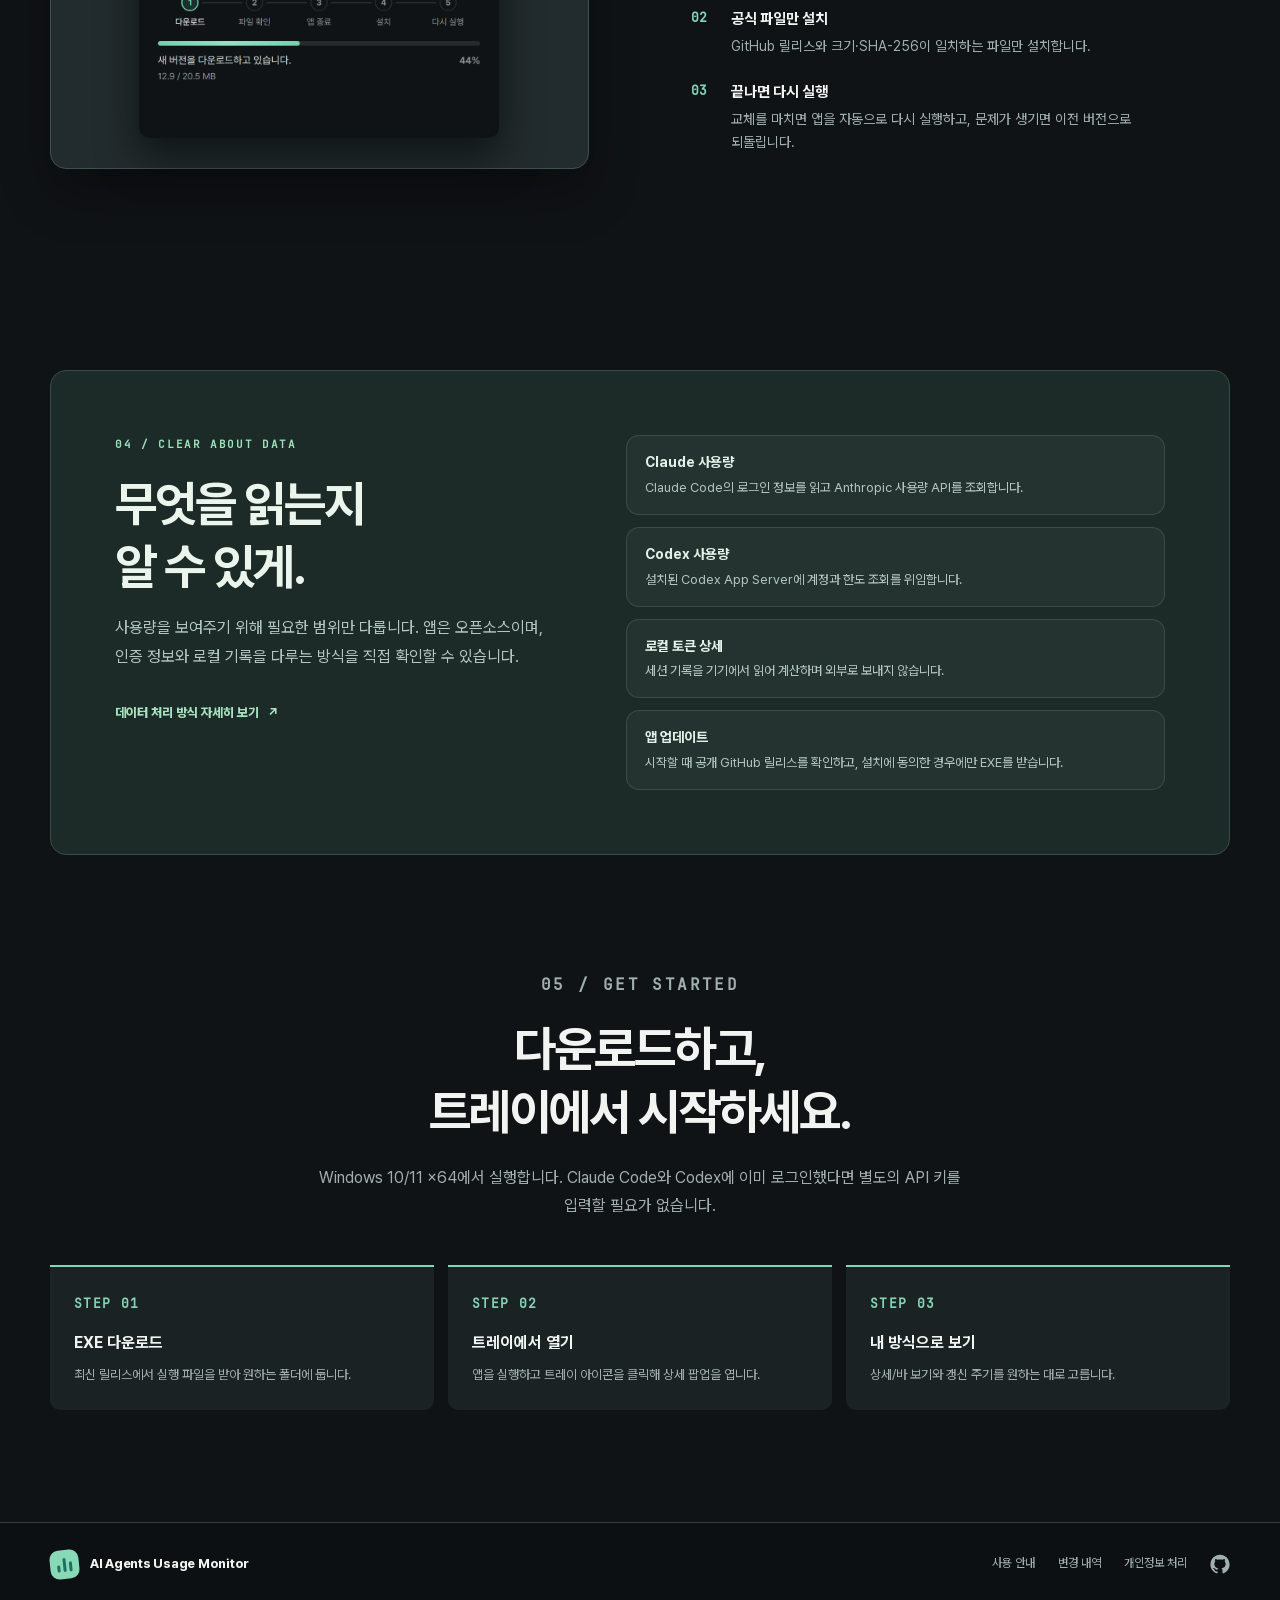
==== commit 578296e4: "Release: 3.3.0 Co-Authored-By: Claude Opus 5.5 <noreply@anthropic.com>" ====
--- a/index.html
+++ b/index.html
@@ -484,7 +484,7 @@
             </div>
             <div class="hero-visual">
                 <div class="visual-frame">
-                    <img src="screenshot.png" width="1020" height="1077" alt="Claude와 Codex의 세션·주간 한도, 모델별 토큰 사용량, 초기화 시각을 나란히 보여 주는 상세 팝업" fetchpriority="high">
+                    <img src="screenshot.png" width="1020" height="1115" alt="Claude와 Codex의 세션·주간 한도, 모델별 토큰 사용량, 초기화 시각을 나란히 보여 주는 상세 팝업" fetchpriority="high">
                 </div>
                 <div class="bar-float"><img src="screenshot2.png" width="720" height="120" alt="Claude와 Codex 사용률을 나란히 보여주는 한 줄 바 모드 예시"></div>
                 <p class="visual-note">제품 미리보기</p>
@@ -523,7 +523,7 @@
                     <div class="view-demo-label"><span>COMPACT VIEW</span><span>Claude + Codex</span></div>
                     <img class="bar-image" src="screenshot2.png" width="720" height="120" alt="날짜와 시간, 두 에이전트의 세션 및 주간 사용률이 나란히 표시된 바 화면" loading="lazy">
                     <a class="detail-link" href="screenshot.png" aria-haspopup="dialog" aria-controls="detailLightbox" aria-label="상세 화면 크게 보기">
-                        <img src="screenshot.png" width="1020" height="1077" alt="Claude와 Codex 상세 팝업을 나란히 놓은 화면" loading="lazy">
+                        <img src="screenshot.png" width="1020" height="1115" alt="Claude와 Codex 상세 팝업을 나란히 놓은 화면" loading="lazy">
                         <span>상세 화면 전체 보기 <svg viewBox="0 0 16 16" aria-hidden="true"><path fill="currentColor" d="M9.5 2a.5.5 0 0 0 0 1h2.79L9.15 6.15a.5.5 0 1 0 .7.7L13 3.71V6.5a.5.5 0 0 0 1 0v-4a.5.5 0 0 0-.5-.5zm-7 7.5a.5.5 0 0 1 1 0v2.79l3.15-3.14a.5.5 0 1 1 .7.7L4.21 13H7a.5.5 0 0 1 0 1H3a.5.5 0 0 1-.5-.5z"/></svg></span>
                     </a>
                 </div>
@@ -581,7 +581,7 @@
 
     <dialog class="lightbox" id="detailLightbox" aria-label="Claude와 Codex 상세 화면">
         <button type="button" class="lightbox-close" id="detailLightboxClose" aria-label="닫기" title="닫기"><svg viewBox="0 0 16 16" aria-hidden="true"><path fill="currentColor" d="M3.35 2.65a.5.5 0 0 0-.7.7L7.29 8l-4.64 4.65a.5.5 0 0 0 .7.7L8 8.71l4.65 4.64a.5.5 0 0 0 .7-.7L8.71 8l4.64-4.65a.5.5 0 0 0-.7-.7L8 7.29z"/></svg></button>
-        <img src="screenshot.png" width="1020" height="1077" alt="Claude와 Codex의 세션·주간 한도, 모델별 토큰 사용량, 초기화 시각을 나란히 보여 주는 상세 팝업" loading="lazy">
+        <img src="screenshot.png" width="1020" height="1115" alt="Claude와 Codex의 세션·주간 한도, 모델별 토큰 사용량, 초기화 시각을 나란히 보여 주는 상세 팝업" loading="lazy">
     </dialog>
 
     <footer class="site-footer">
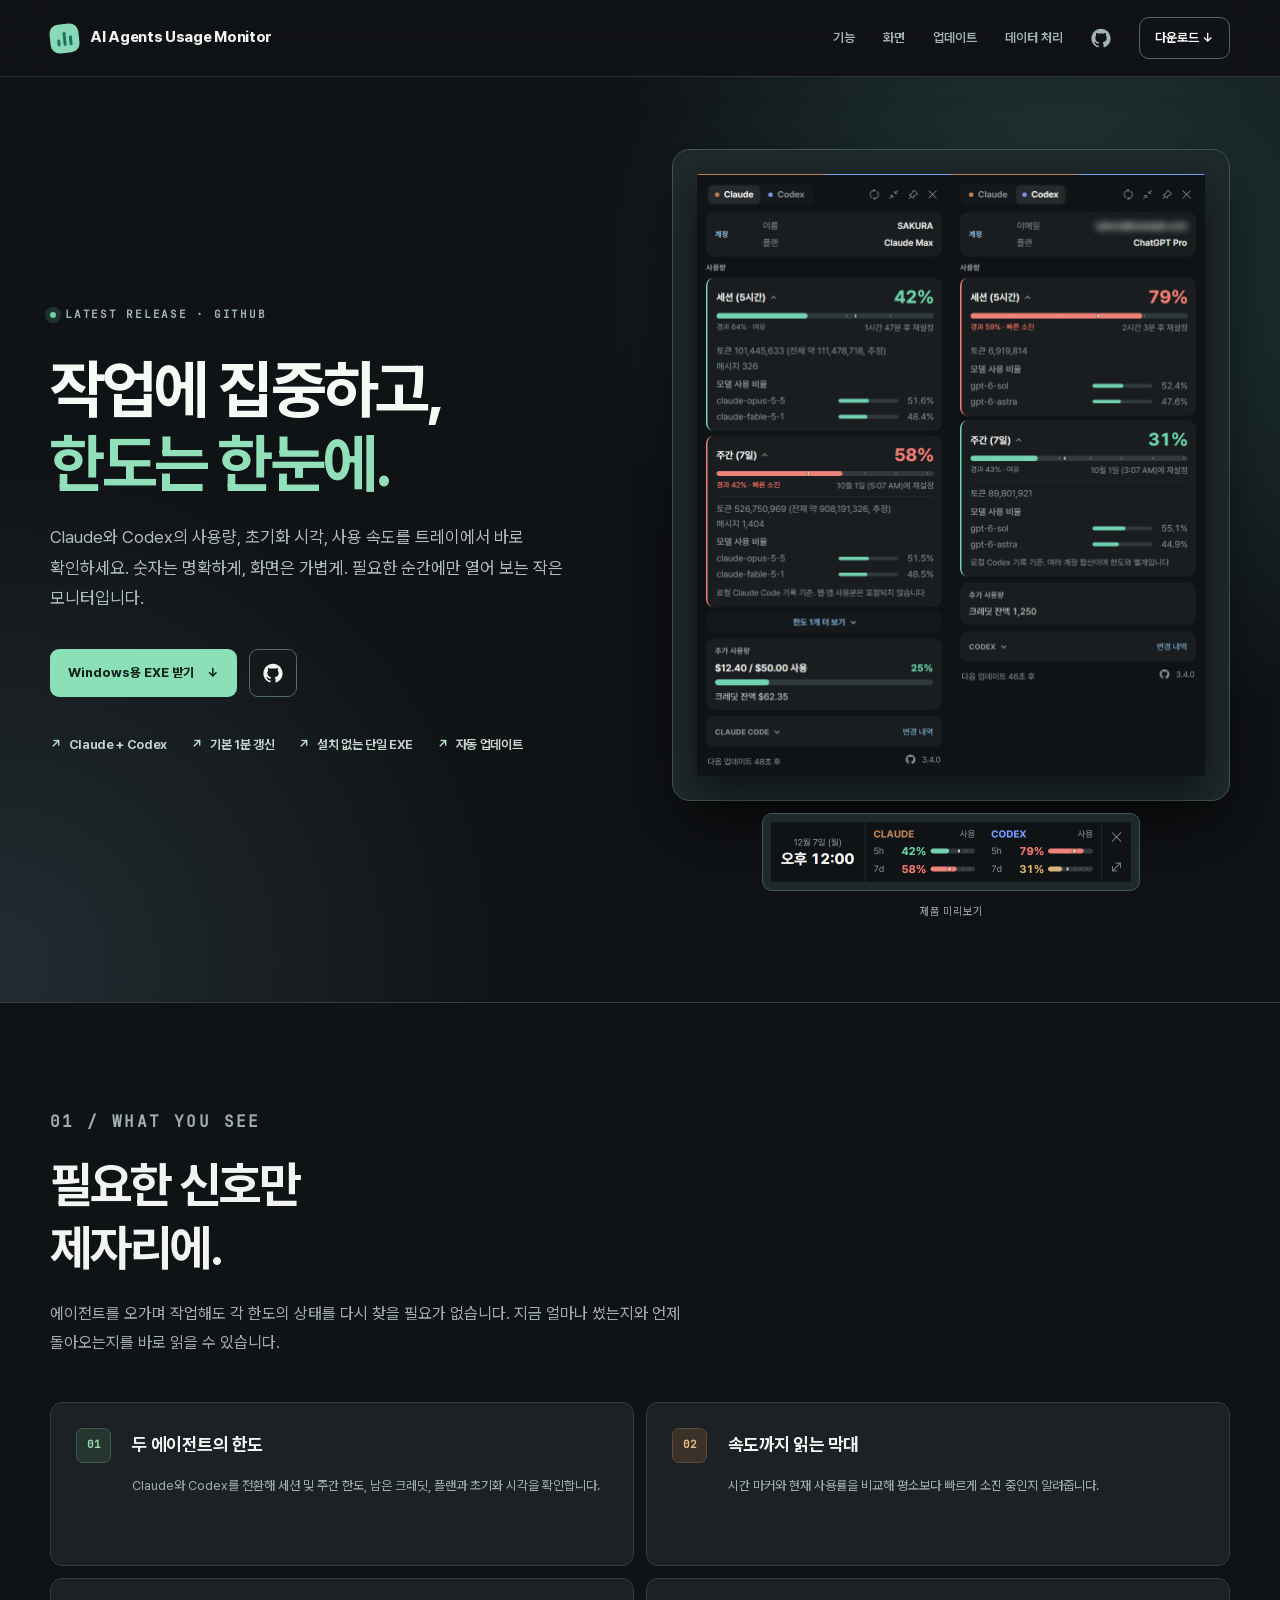
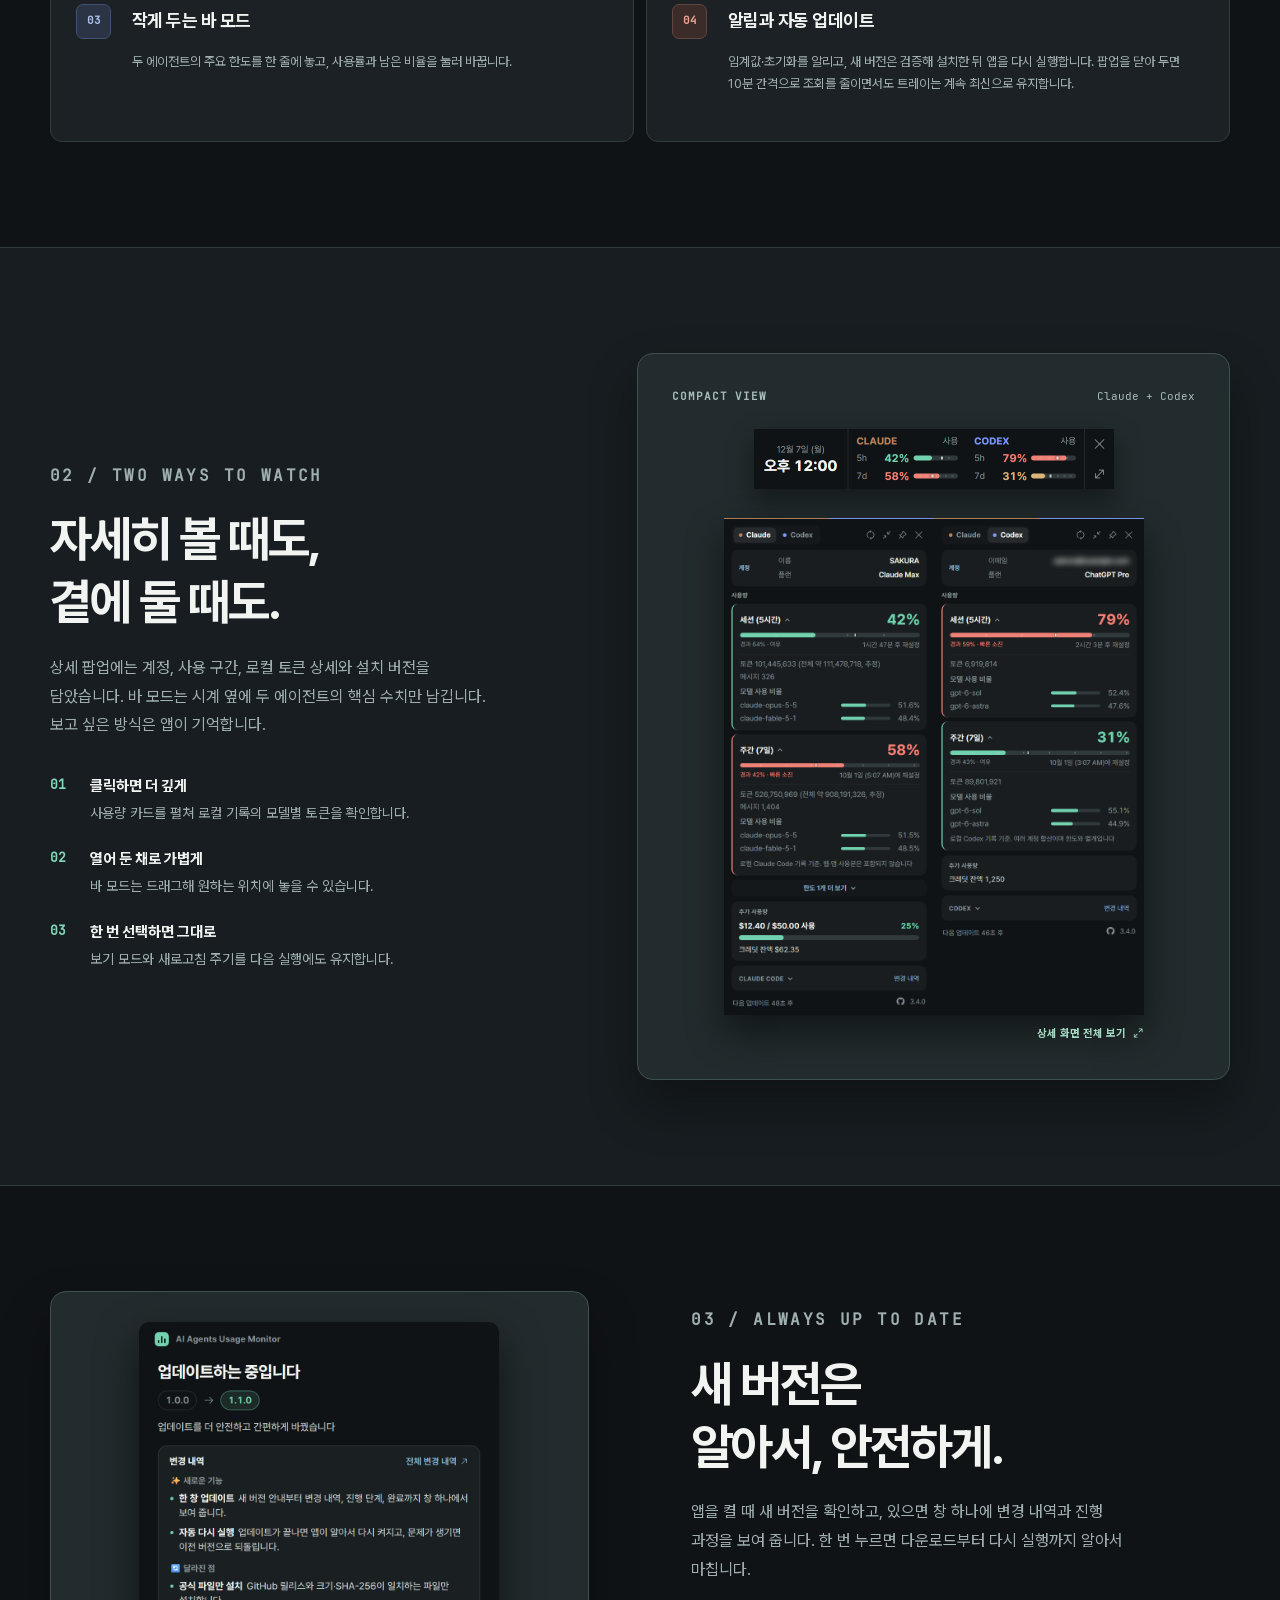
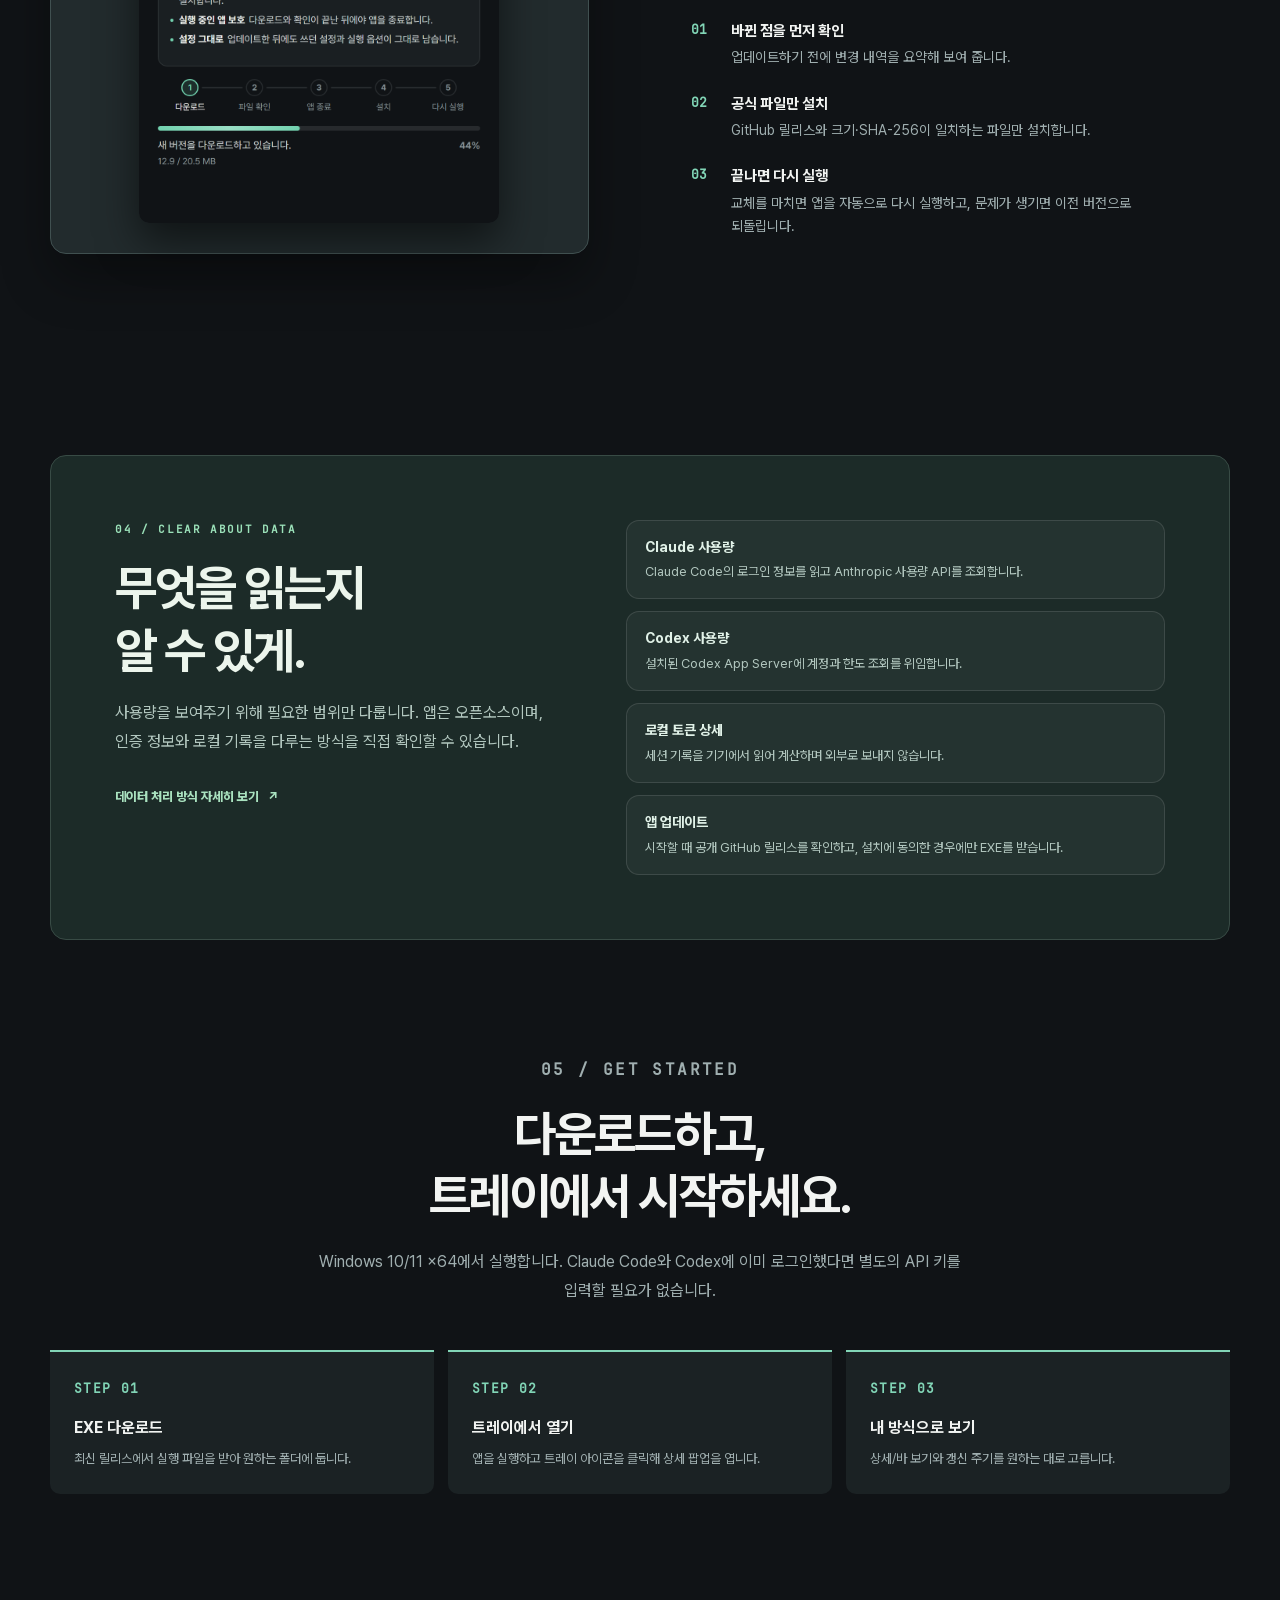
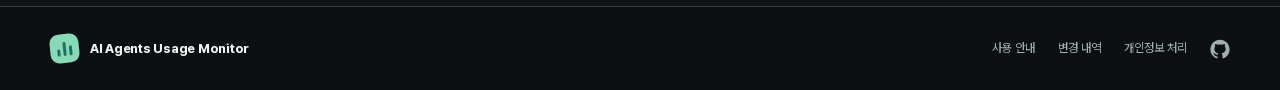
==== commit 18cf709d: "Release: 3.4.0 Co-Authored-By: Claude Opus 5.5 <noreply@anthropic.com>" ====
--- a/index.html
+++ b/index.html
@@ -484,7 +484,7 @@
             </div>
             <div class="hero-visual">
                 <div class="visual-frame">
-                    <img src="screenshot.png" width="1020" height="1115" alt="Claude와 Codex의 세션·주간 한도, 모델별 토큰 사용량, 초기화 시각을 나란히 보여 주는 상세 팝업" fetchpriority="high">
+                    <img src="screenshot.png" width="1020" height="1208" alt="Claude와 Codex의 세션·주간 한도, 모델별 토큰 사용량, 초기화 시각을 나란히 보여 주는 상세 팝업" fetchpriority="high">
                 </div>
                 <div class="bar-float"><img src="screenshot2.png" width="720" height="120" alt="Claude와 Codex 사용률을 나란히 보여주는 한 줄 바 모드 예시"></div>
                 <p class="visual-note">제품 미리보기</p>
@@ -500,10 +500,10 @@
                 <p>에이전트를 오가며 작업해도 각 한도의 상태를 다시 찾을 필요가 없습니다. 지금 얼마나 썼는지와 언제 돌아오는지를 바로 읽을 수 있습니다.</p>
             </div>
             <div class="feature-grid">
-                <article class="feature-card"><span class="feature-index">01</span><h3>두 에이전트의 한도</h3><p>Claude와 Codex를 전환해 세션 및 주간 한도, 플랜과 초기화 시각을 확인합니다.</p></article>
+                <article class="feature-card"><span class="feature-index">01</span><h3>두 에이전트의 한도</h3><p>Claude와 Codex를 전환해 세션 및 주간 한도, 남은 크레딧, 플랜과 초기화 시각을 확인합니다.</p></article>
                 <article class="feature-card"><span class="feature-index">02</span><h3>속도까지 읽는 막대</h3><p>시간 마커와 현재 사용률을 비교해 평소보다 빠르게 소진 중인지 알려줍니다.</p></article>
                 <article class="feature-card"><span class="feature-index">03</span><h3>작게 두는 바 모드</h3><p>두 에이전트의 주요 한도를 한 줄에 놓고, 사용률과 남은 비율을 눌러 바꿉니다.</p></article>
-                <article class="feature-card"><span class="feature-index">04</span><h3>알림과 자동 업데이트</h3><p>임계값·초기화를 알리고, 새 버전은 검증해 설치한 뒤 앱을 다시 실행합니다. 화면이 닫히면 불필요한 사용량 조회도 줄입니다.</p></article>
+                <article class="feature-card"><span class="feature-index">04</span><h3>알림과 자동 업데이트</h3><p>임계값·초기화를 알리고, 새 버전은 검증해 설치한 뒤 앱을 다시 실행합니다. 팝업을 닫아 두면 10분 간격으로 조회를 줄이면서도 트레이는 계속 최신으로 유지합니다.</p></article>
             </div>
         </section>
 
@@ -523,7 +523,7 @@
                     <div class="view-demo-label"><span>COMPACT VIEW</span><span>Claude + Codex</span></div>
                     <img class="bar-image" src="screenshot2.png" width="720" height="120" alt="날짜와 시간, 두 에이전트의 세션 및 주간 사용률이 나란히 표시된 바 화면" loading="lazy">
                     <a class="detail-link" href="screenshot.png" aria-haspopup="dialog" aria-controls="detailLightbox" aria-label="상세 화면 크게 보기">
-                        <img src="screenshot.png" width="1020" height="1115" alt="Claude와 Codex 상세 팝업을 나란히 놓은 화면" loading="lazy">
+                        <img src="screenshot.png" width="1020" height="1208" alt="Claude와 Codex 상세 팝업을 나란히 놓은 화면" loading="lazy">
                         <span>상세 화면 전체 보기 <svg viewBox="0 0 16 16" aria-hidden="true"><path fill="currentColor" d="M9.5 2a.5.5 0 0 0 0 1h2.79L9.15 6.15a.5.5 0 1 0 .7.7L13 3.71V6.5a.5.5 0 0 0 1 0v-4a.5.5 0 0 0-.5-.5zm-7 7.5a.5.5 0 0 1 1 0v2.79l3.15-3.14a.5.5 0 1 1 .7.7L4.21 13H7a.5.5 0 0 1 0 1H3a.5.5 0 0 1-.5-.5z"/></svg></span>
                     </a>
                 </div>
@@ -581,7 +581,7 @@
 
     <dialog class="lightbox" id="detailLightbox" aria-label="Claude와 Codex 상세 화면">
         <button type="button" class="lightbox-close" id="detailLightboxClose" aria-label="닫기" title="닫기"><svg viewBox="0 0 16 16" aria-hidden="true"><path fill="currentColor" d="M3.35 2.65a.5.5 0 0 0-.7.7L7.29 8l-4.64 4.65a.5.5 0 0 0 .7.7L8 8.71l4.65 4.64a.5.5 0 0 0 .7-.7L8.71 8l4.64-4.65a.5.5 0 0 0-.7-.7L8 7.29z"/></svg></button>
-        <img src="screenshot.png" width="1020" height="1115" alt="Claude와 Codex의 세션·주간 한도, 모델별 토큰 사용량, 초기화 시각을 나란히 보여 주는 상세 팝업" loading="lazy">
+        <img src="screenshot.png" width="1020" height="1208" alt="Claude와 Codex의 세션·주간 한도, 모델별 토큰 사용량, 초기화 시각을 나란히 보여 주는 상세 팝업" loading="lazy">
     </dialog>
 
     <footer class="site-footer">
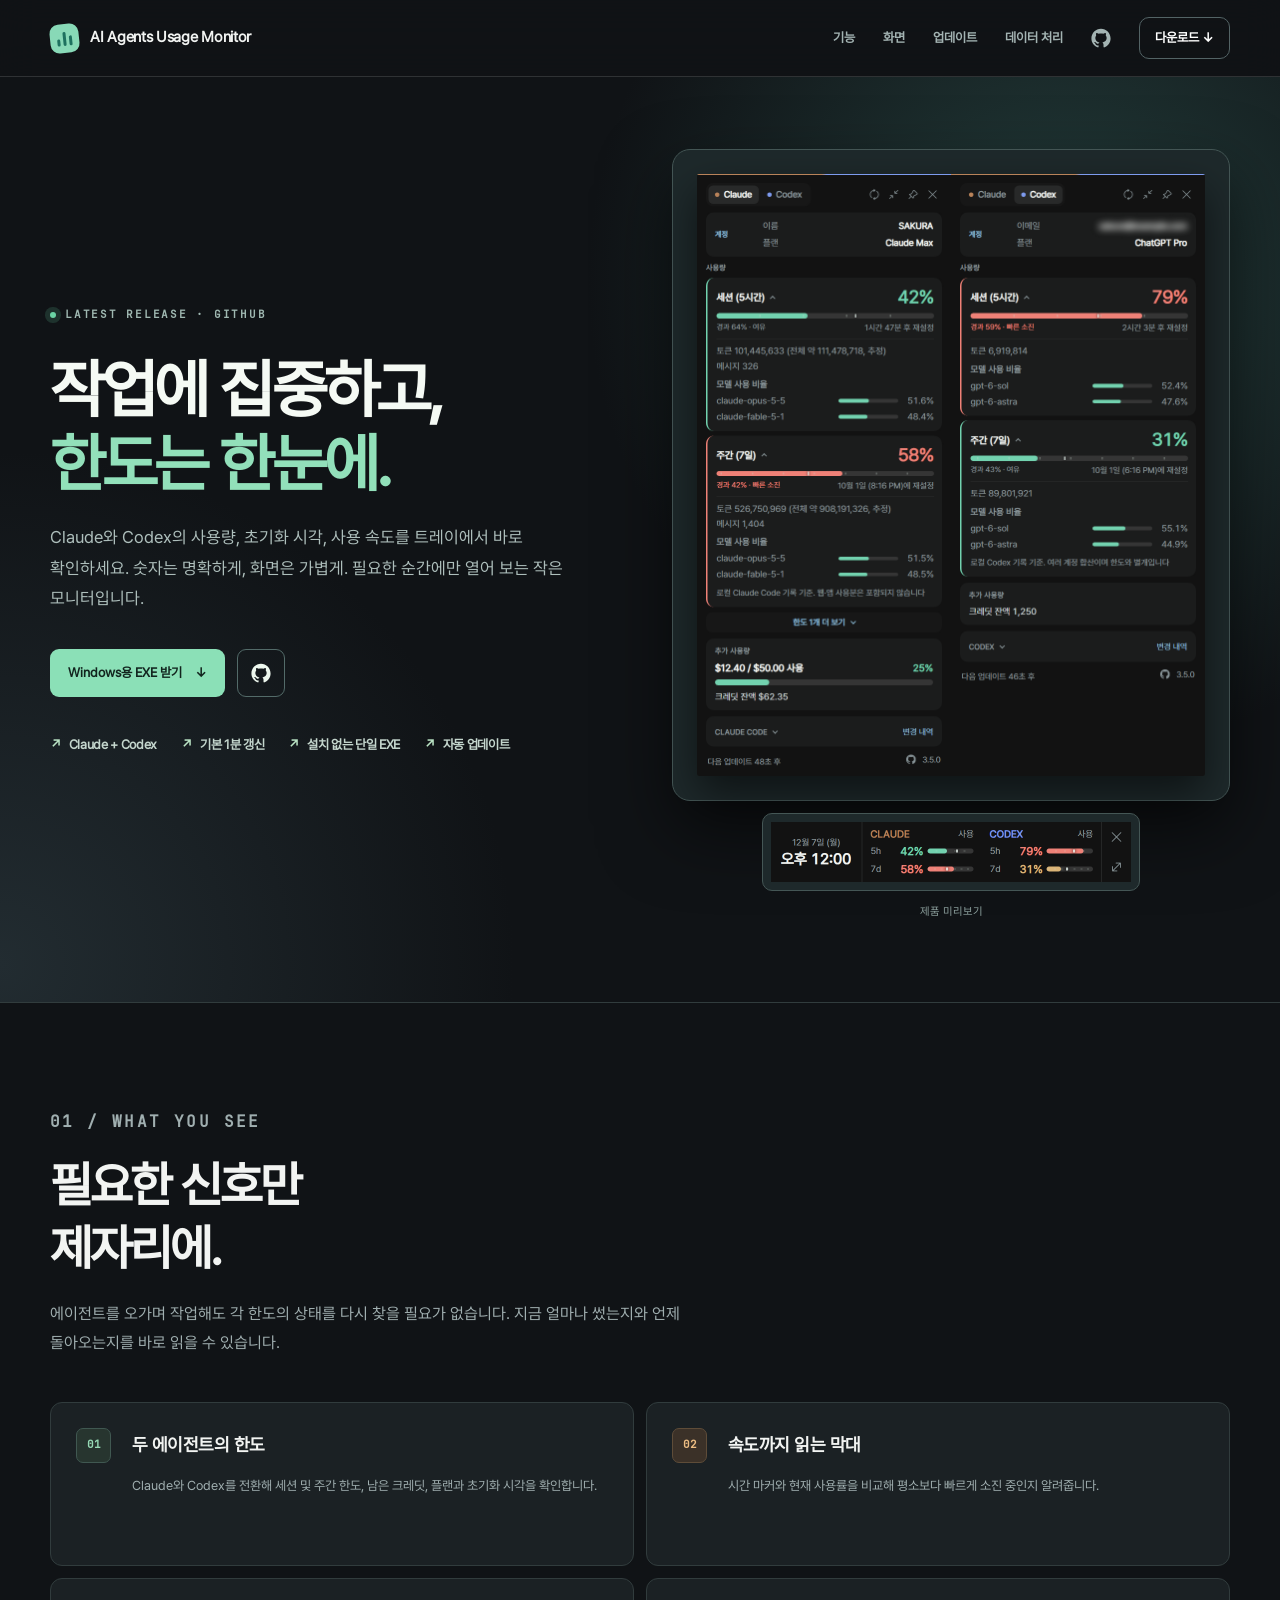
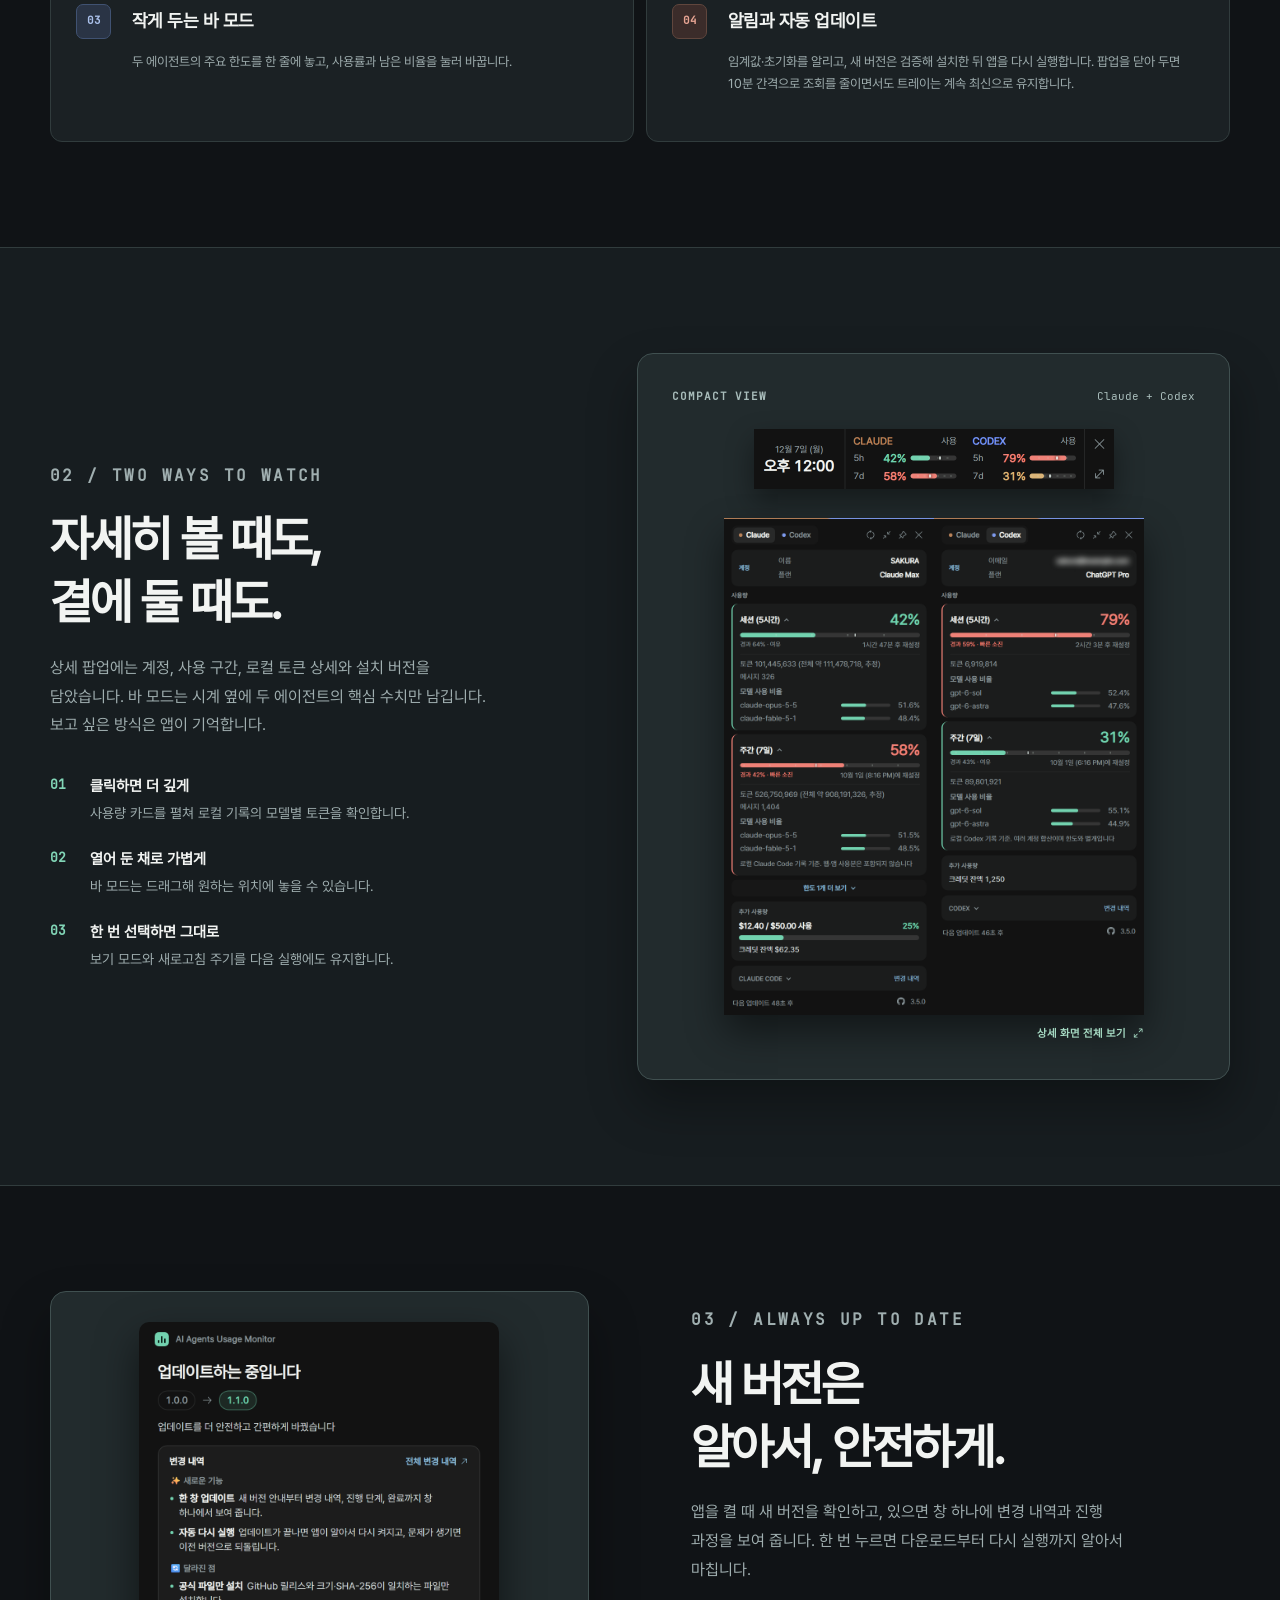
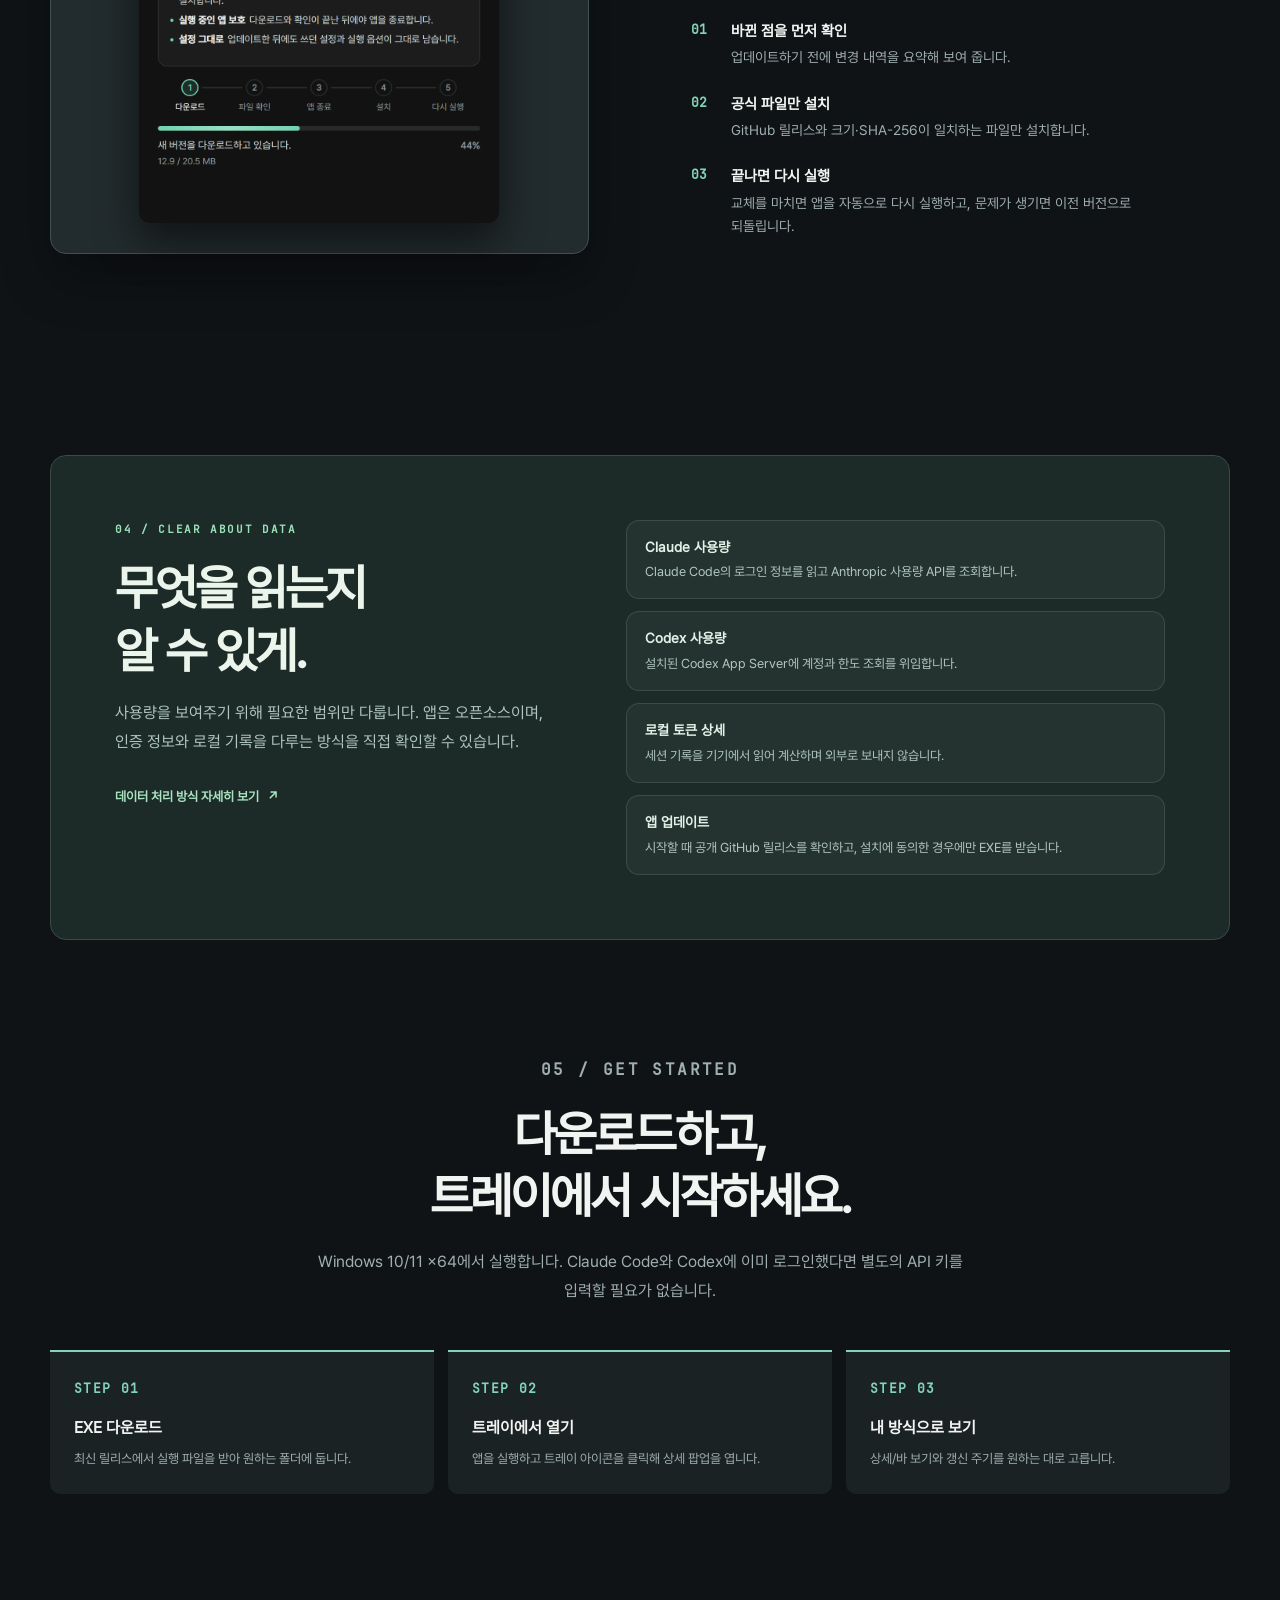
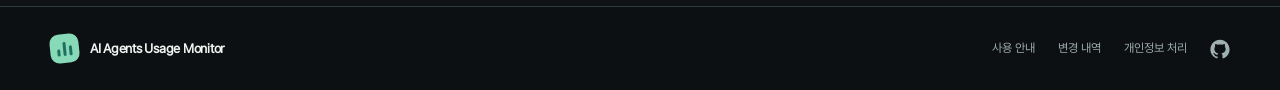
==== commit 9657057f: "Release: 3.5.0 Co-Authored-By: Claude Opus 5.5 <noreply@anthropic.com>" ====
--- a/index.html
+++ b/index.html
@@ -8,7 +8,7 @@
     <title>AI Agents Usage Monitor — 작업의 흐름을 한눈에</title>
     <link rel="icon" href="ai_agents_usage_monitor.ico" sizes="any">
     <style>
-        @font-face { font-family: 'Pretendard JP'; src: url('ai_agents_usage_monitor/popup/PretendardJPVariable.woff2') format('woff2'); font-style: normal; font-weight: 100 900; font-display: swap; }
+        @font-face { font-family: 'Pretendard'; src: url('ai_agents_usage_monitor/popup/Pretendard-Regular.woff2') format('woff2'); font-style: normal; font-weight: 400; font-display: swap; }
         @font-face { font-family: JetBrainsMono; src: url('assets/JetBrainsMono-Regular.ttf') format('truetype'); font-style: normal; font-weight: 400; font-display: swap; }
         :root {
             color-scheme: dark;
@@ -26,7 +26,7 @@
             margin: 0;
             background: var(--paper);
             color: var(--ink);
-            font-family: "Pretendard JP", "Segoe UI", "Malgun Gothic", system-ui, sans-serif;
+            font-family: "Pretendard", "Segoe UI", "Malgun Gothic", system-ui, sans-serif;
             line-height: 1.55;
         }
         a { color: inherit; text-decoration: none; }
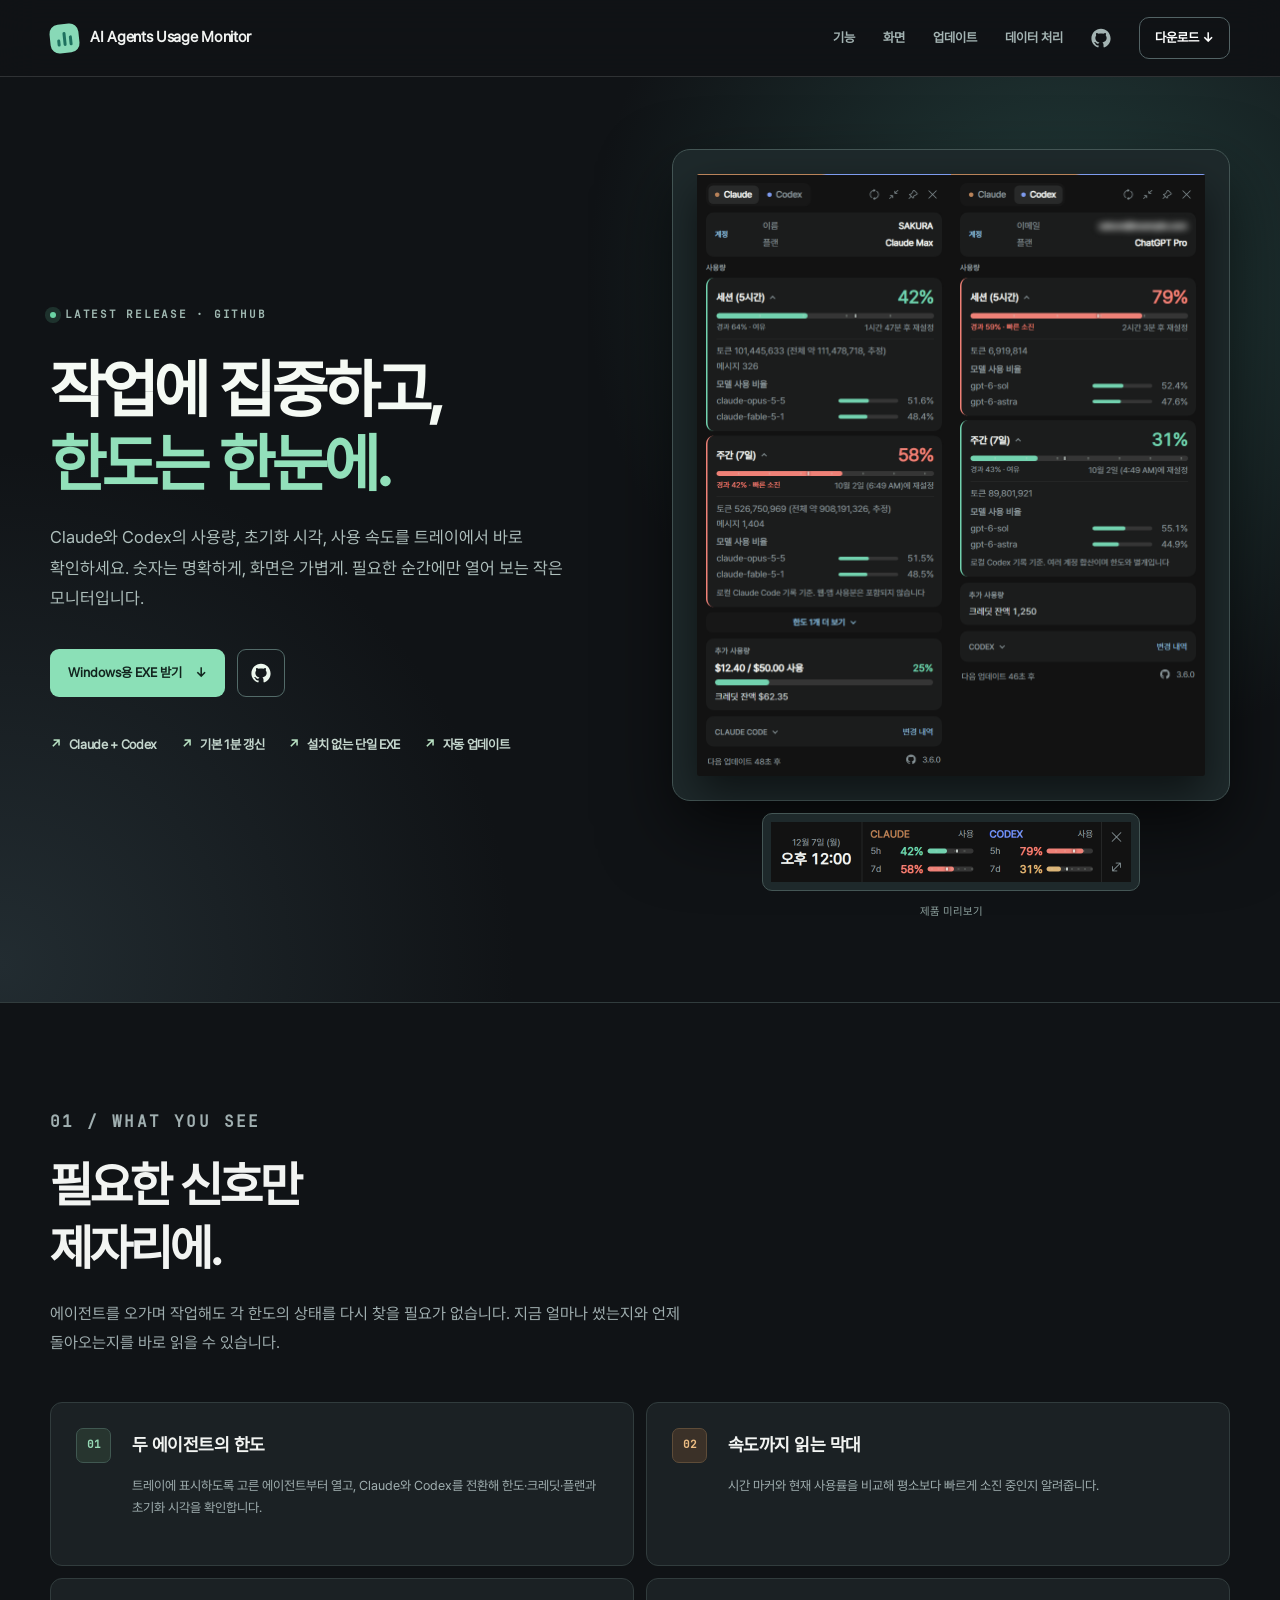
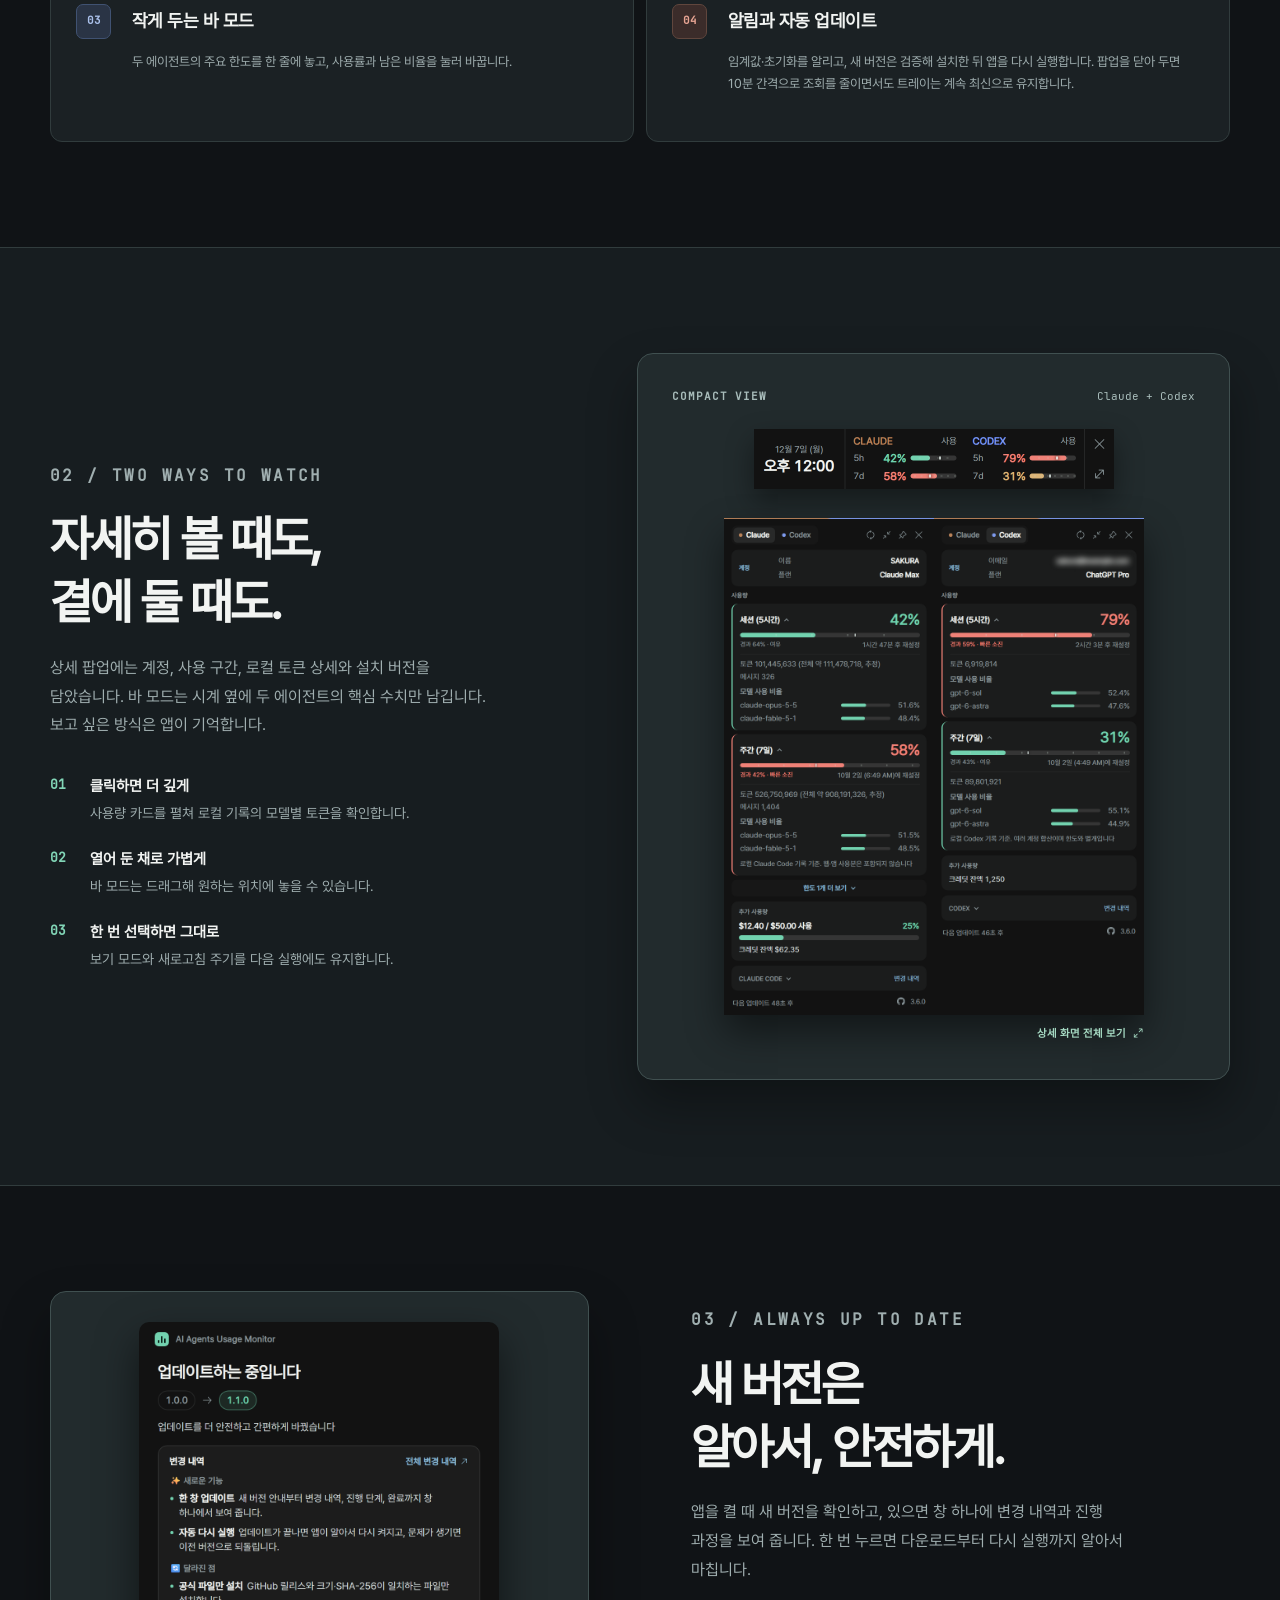
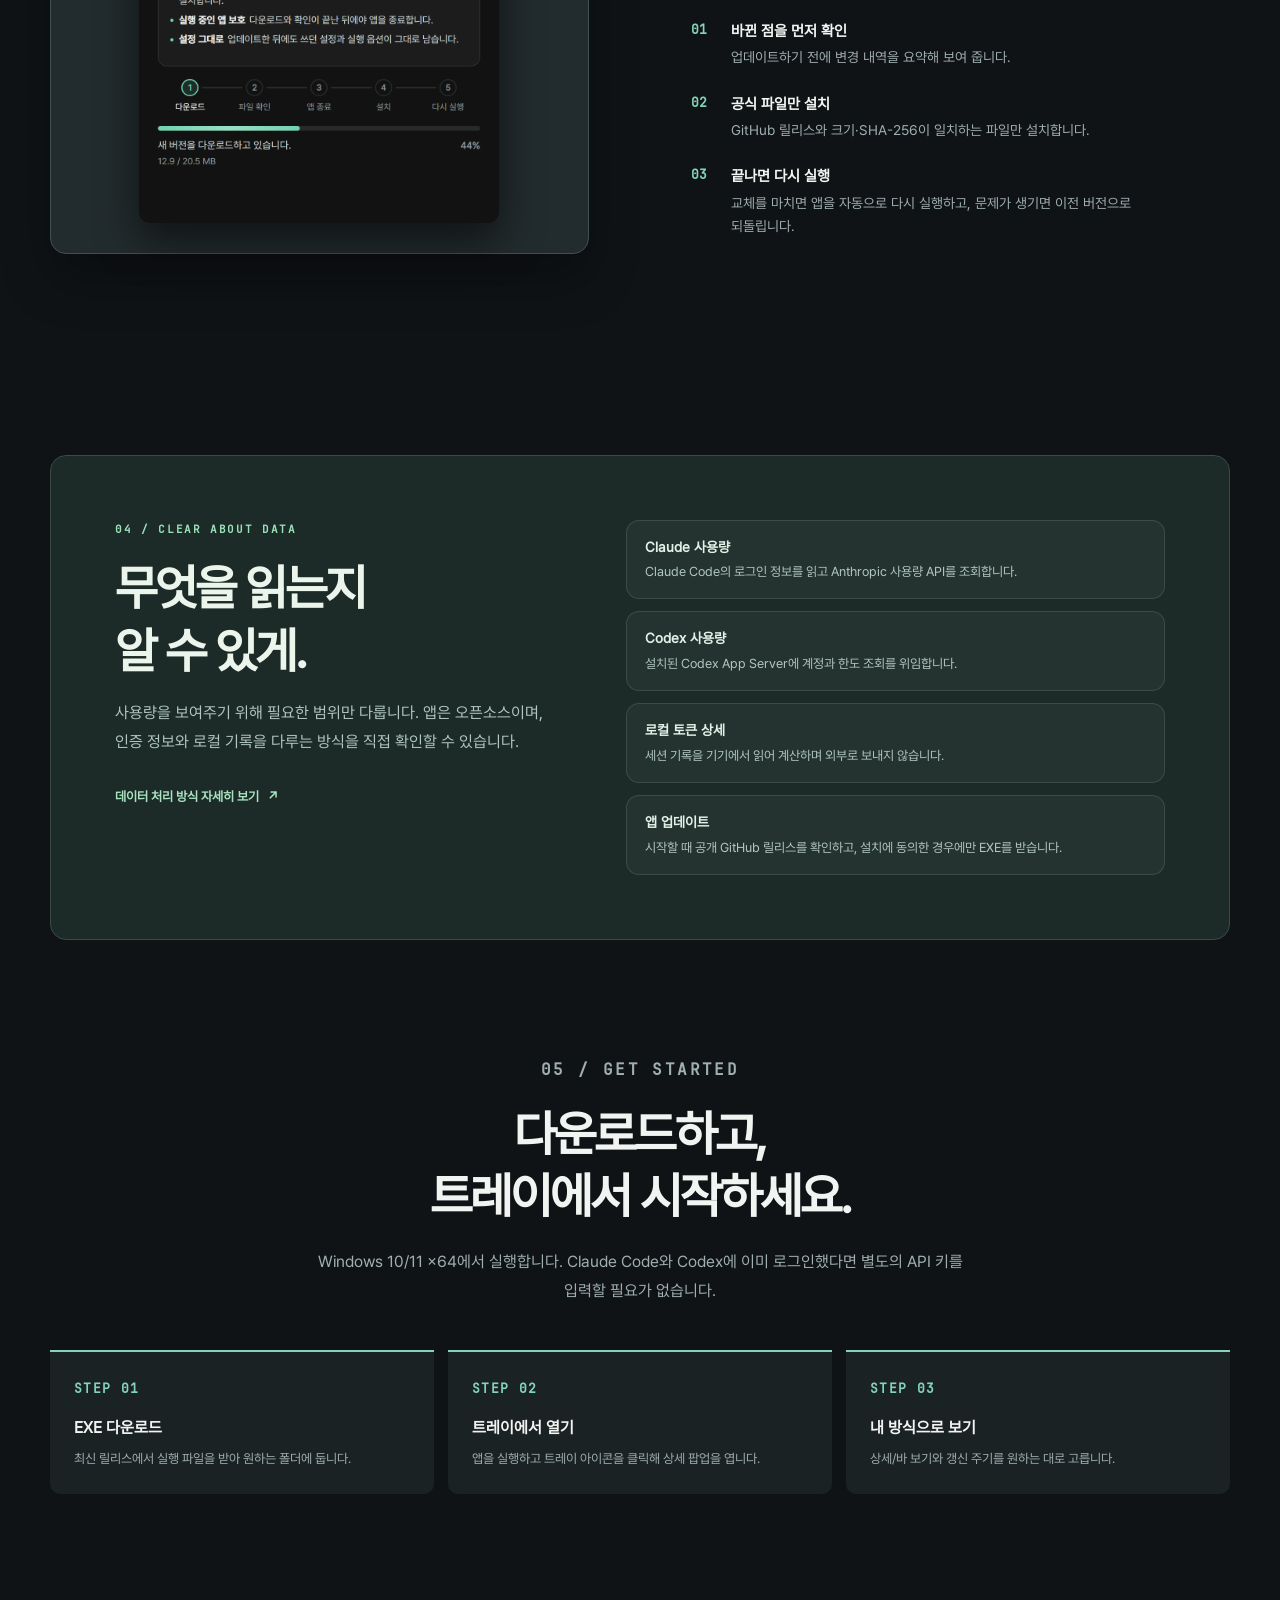
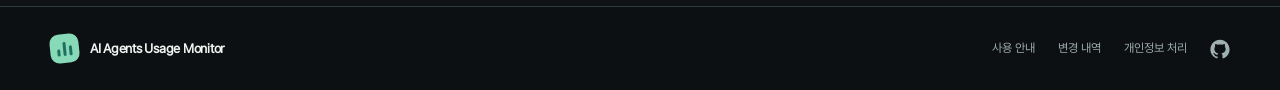
==== commit 6a215127: "Release: 3.6.0" ====
--- a/index.html
+++ b/index.html
@@ -500,7 +500,7 @@
                 <p>에이전트를 오가며 작업해도 각 한도의 상태를 다시 찾을 필요가 없습니다. 지금 얼마나 썼는지와 언제 돌아오는지를 바로 읽을 수 있습니다.</p>
             </div>
             <div class="feature-grid">
-                <article class="feature-card"><span class="feature-index">01</span><h3>두 에이전트의 한도</h3><p>Claude와 Codex를 전환해 세션 및 주간 한도, 남은 크레딧, 플랜과 초기화 시각을 확인합니다.</p></article>
+                <article class="feature-card"><span class="feature-index">01</span><h3>두 에이전트의 한도</h3><p>트레이에 표시하도록 고른 에이전트부터 열고, Claude와 Codex를 전환해 한도·크레딧·플랜과 초기화 시각을 확인합니다.</p></article>
                 <article class="feature-card"><span class="feature-index">02</span><h3>속도까지 읽는 막대</h3><p>시간 마커와 현재 사용률을 비교해 평소보다 빠르게 소진 중인지 알려줍니다.</p></article>
                 <article class="feature-card"><span class="feature-index">03</span><h3>작게 두는 바 모드</h3><p>두 에이전트의 주요 한도를 한 줄에 놓고, 사용률과 남은 비율을 눌러 바꿉니다.</p></article>
                 <article class="feature-card"><span class="feature-index">04</span><h3>알림과 자동 업데이트</h3><p>임계값·초기화를 알리고, 새 버전은 검증해 설치한 뒤 앱을 다시 실행합니다. 팝업을 닫아 두면 10분 간격으로 조회를 줄이면서도 트레이는 계속 최신으로 유지합니다.</p></article>
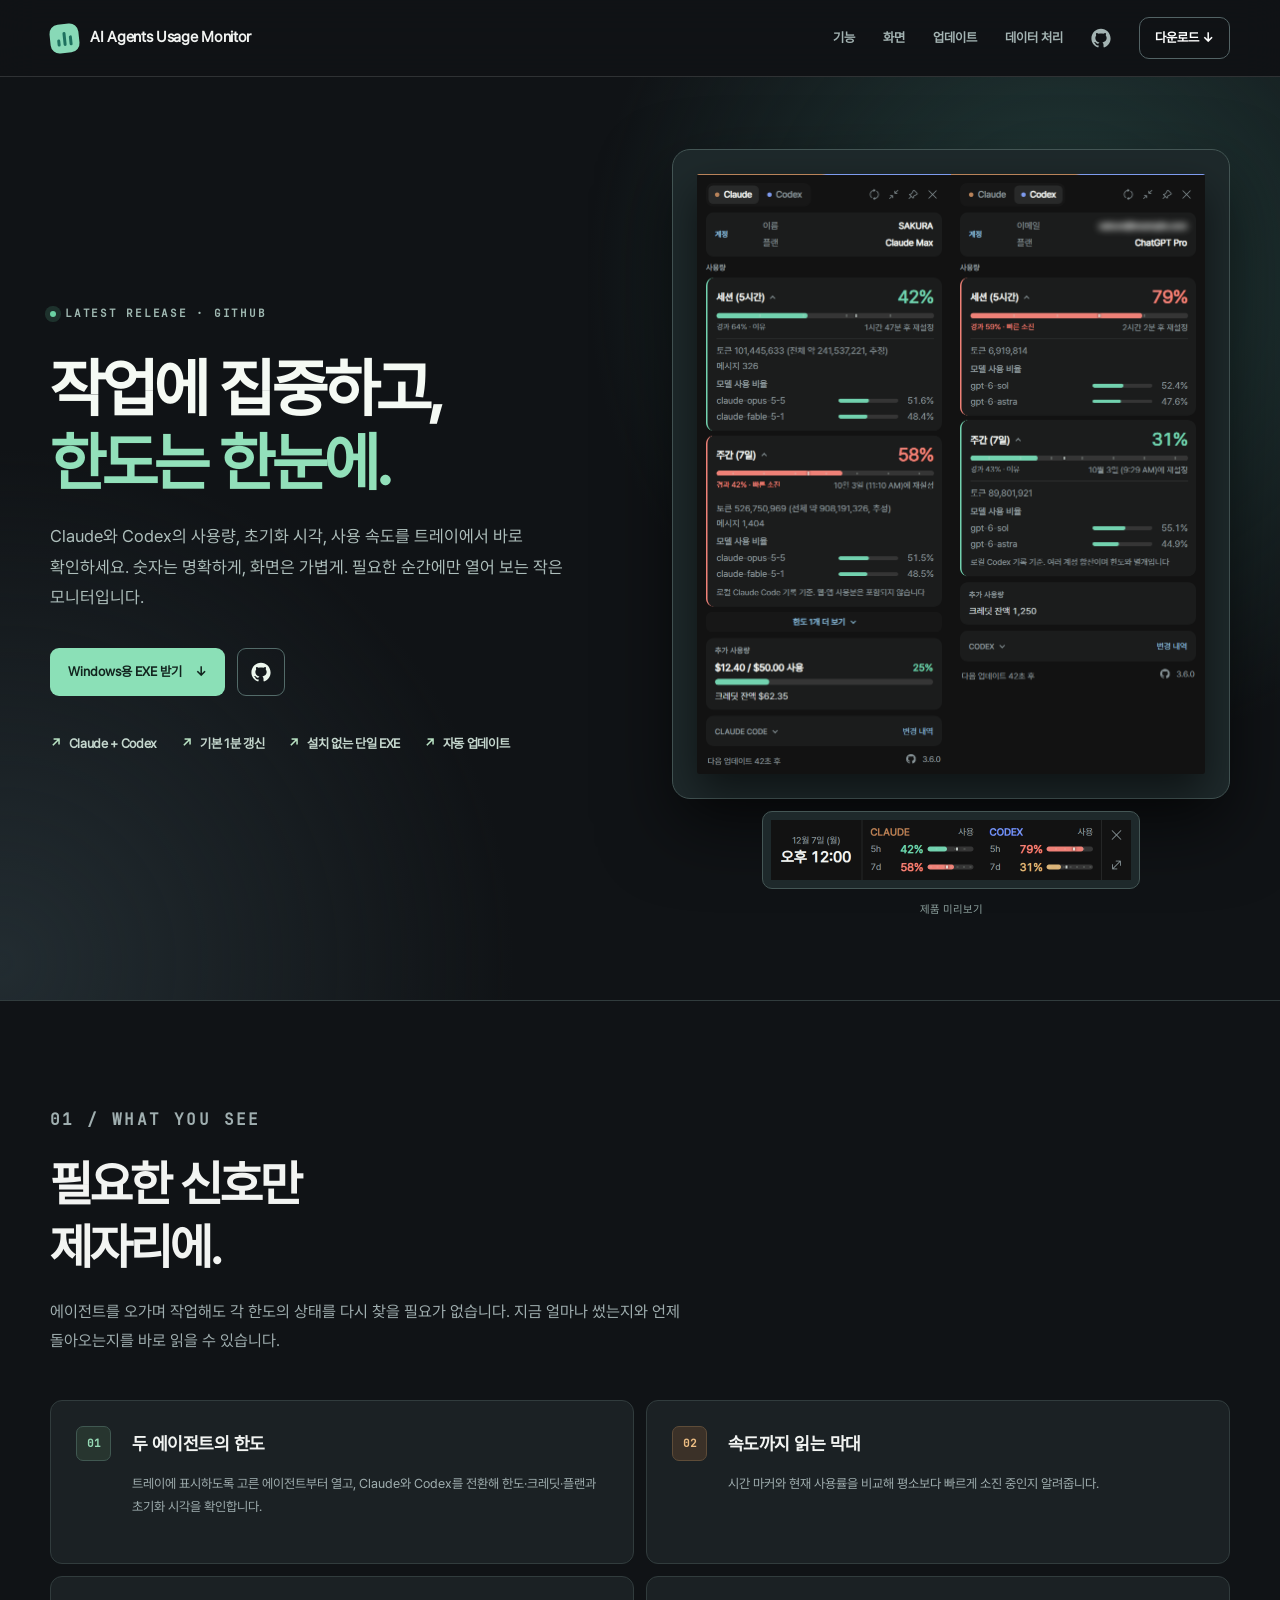
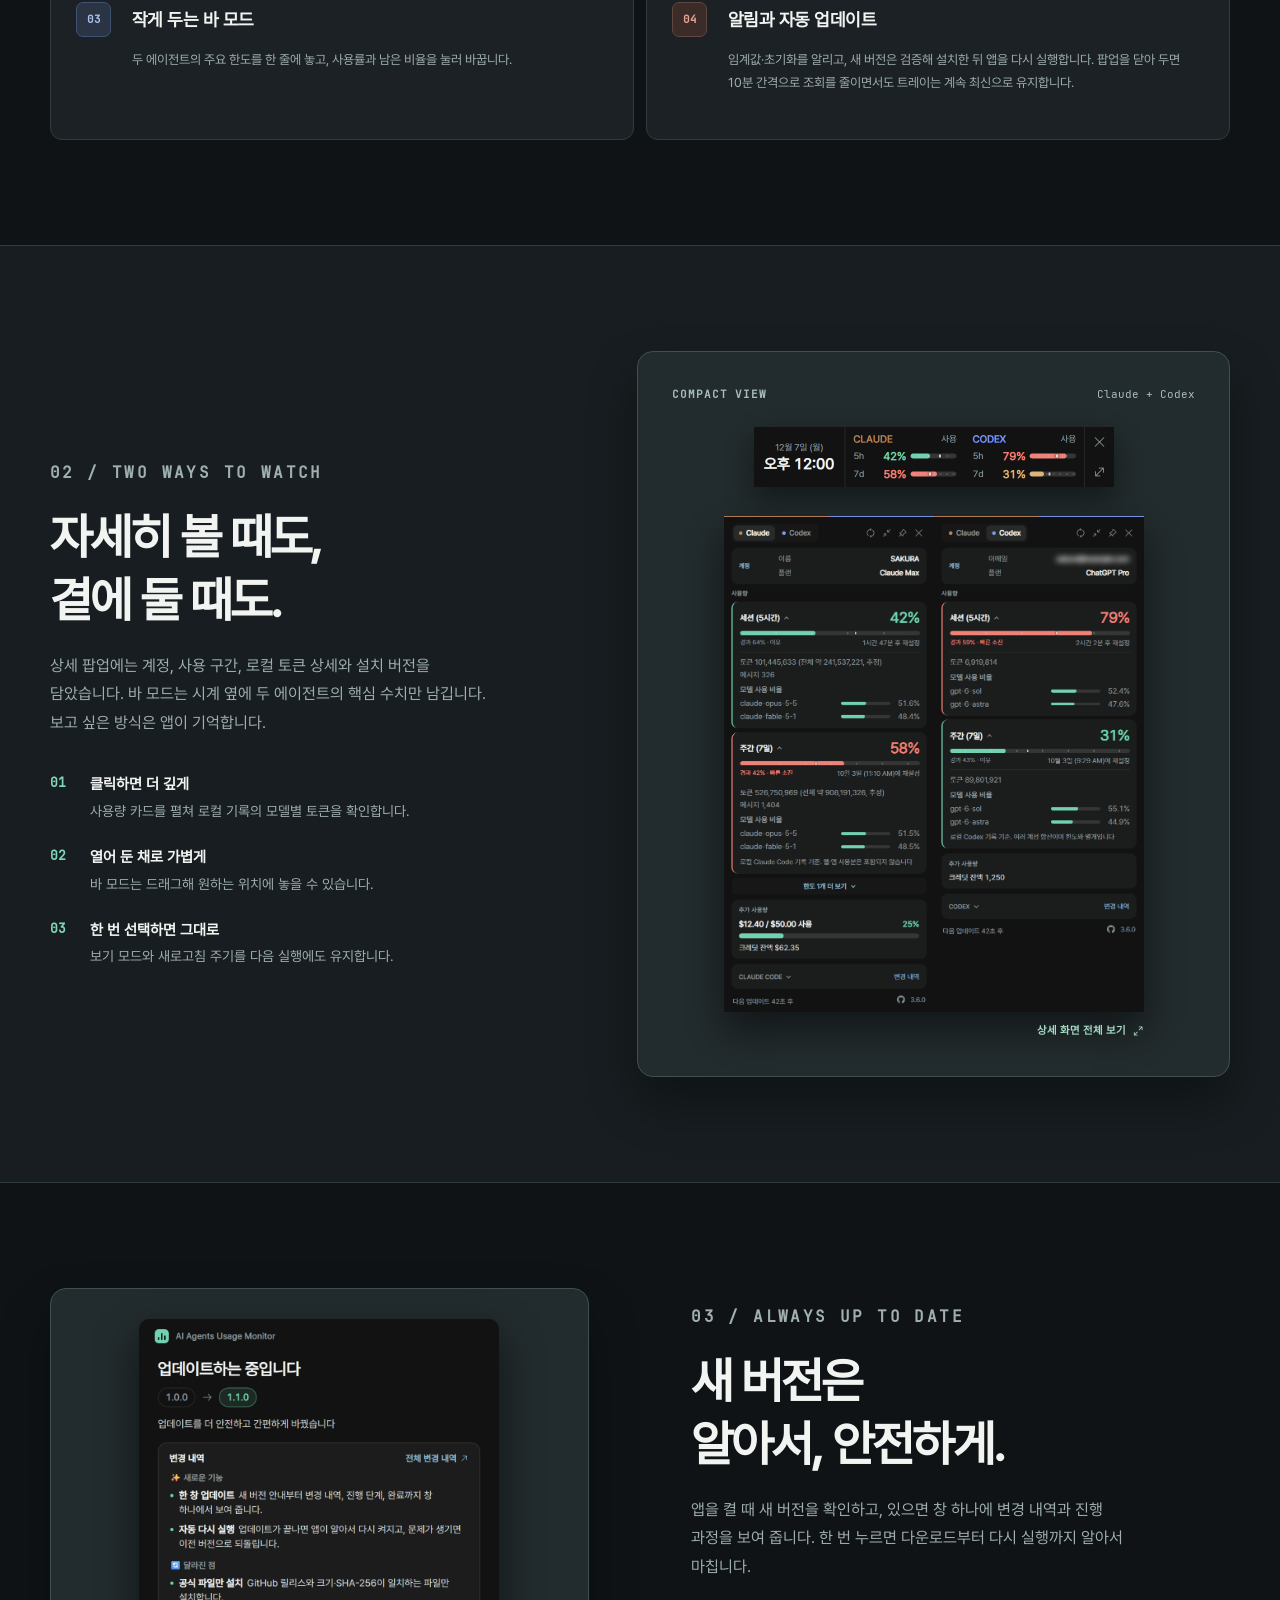
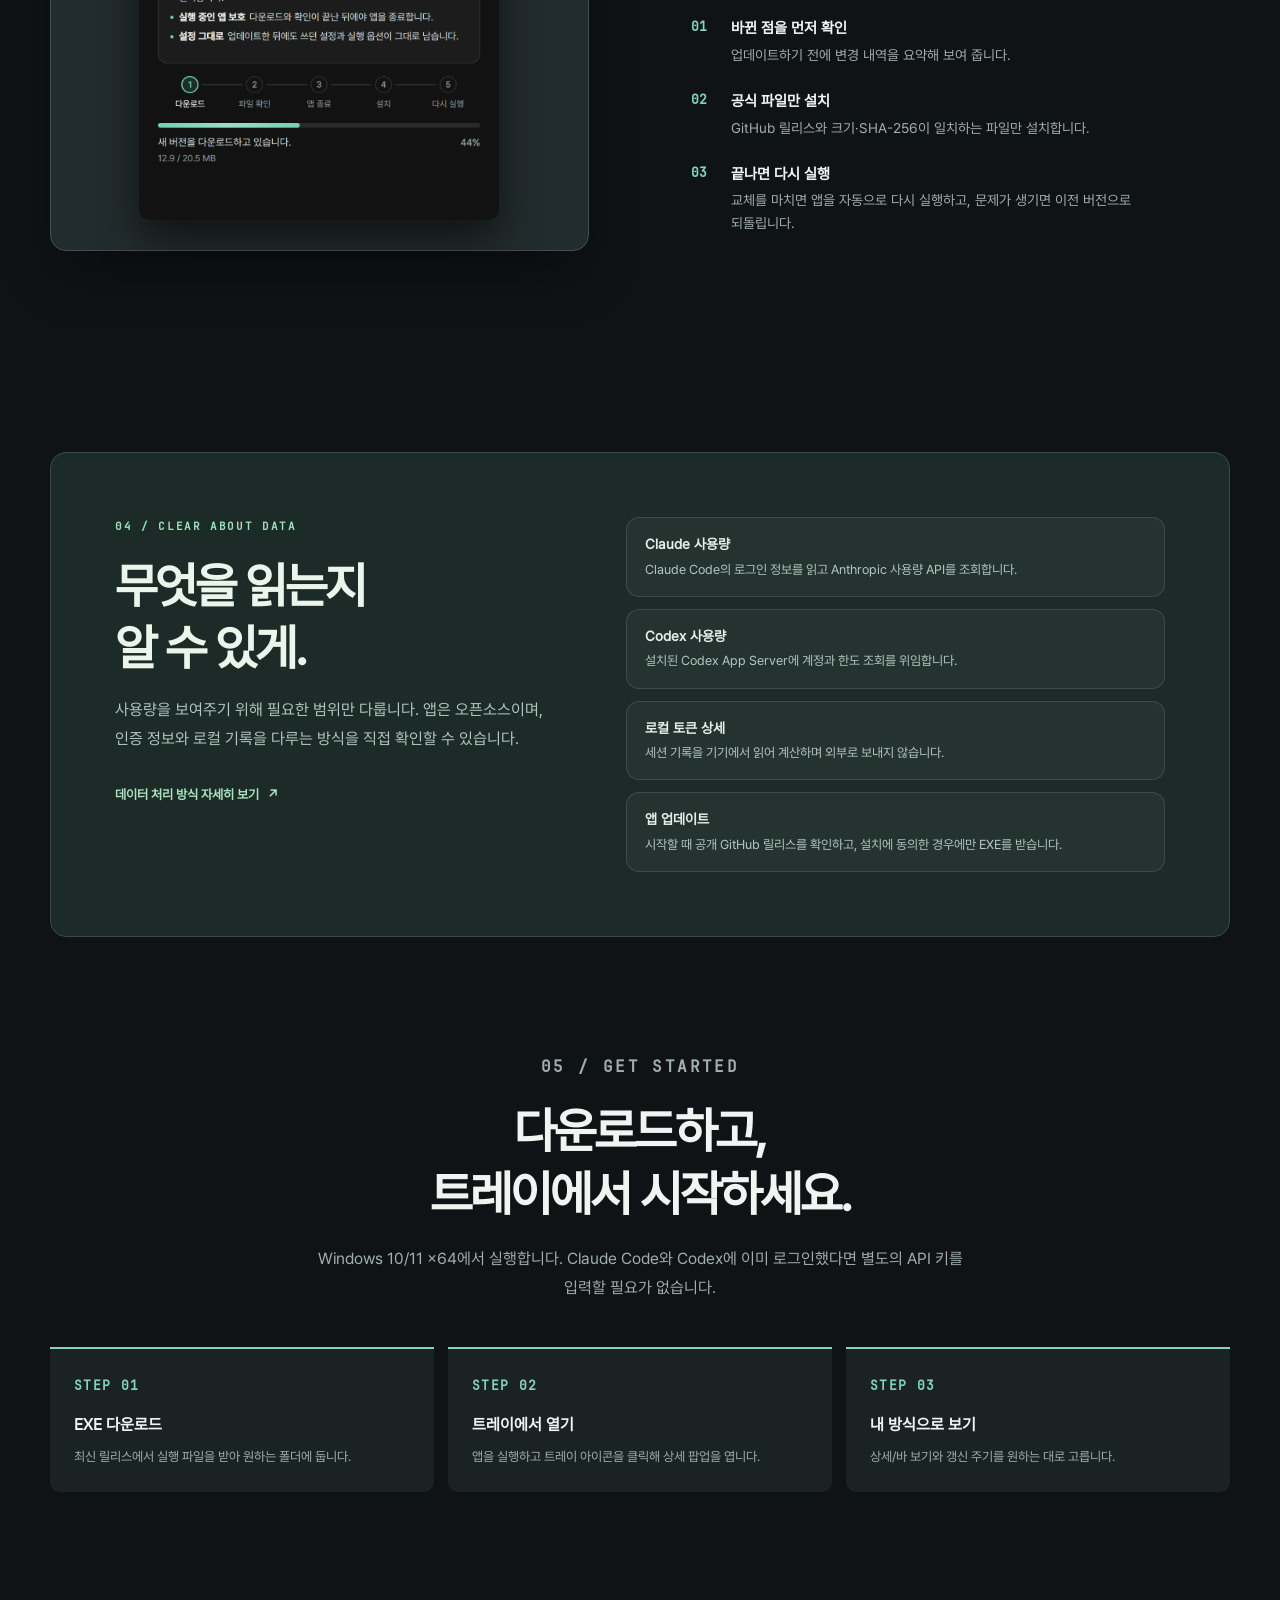
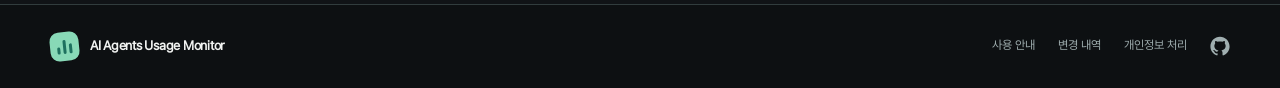
==== commit bfbcf86c: "chore: move repository images into assets/images The repository root held the README screenshots, th" ====
--- a/index.html
+++ b/index.html
@@ -6,7 +6,7 @@
     <meta name="theme-color" content="#102c2a">
     <meta name="description" content="Claude와 Codex의 사용량, 초기화 시각, 작업 속도를 Windows 트레이에서 한눈에 확인하는 가벼운 오픈소스 앱.">
     <title>AI Agents Usage Monitor — 작업의 흐름을 한눈에</title>
-    <link rel="icon" href="ai_agents_usage_monitor.ico" sizes="any">
+    <link rel="icon" href="assets/images/ai_agents_usage_monitor.ico" sizes="any">
     <style>
         @font-face { font-family: 'Pretendard'; src: url('ai_agents_usage_monitor/popup/Pretendard-Regular.woff2') format('woff2'); font-style: normal; font-weight: 400; font-display: swap; }
         @font-face { font-family: JetBrainsMono; src: url('assets/JetBrainsMono-Regular.ttf') format('truetype'); font-style: normal; font-weight: 400; font-display: swap; }
@@ -484,9 +484,9 @@
             </div>
             <div class="hero-visual">
                 <div class="visual-frame">
-                    <img src="screenshot.png" width="1020" height="1208" alt="Claude와 Codex의 세션·주간 한도, 모델별 토큰 사용량, 초기화 시각을 나란히 보여 주는 상세 팝업" fetchpriority="high">
+                    <img src="assets/images/screenshot.png" width="1020" height="1205" alt="Claude와 Codex의 세션·주간 한도, 모델별 토큰 사용량, 초기화 시각을 나란히 보여 주는 상세 팝업" fetchpriority="high">
                 </div>
-                <div class="bar-float"><img src="screenshot2.png" width="720" height="120" alt="Claude와 Codex 사용률을 나란히 보여주는 한 줄 바 모드 예시"></div>
+                <div class="bar-float"><img src="assets/images/screenshot2.png" width="720" height="120" alt="Claude와 Codex 사용률을 나란히 보여주는 한 줄 바 모드 예시"></div>
                 <p class="visual-note">제품 미리보기</p>
             </div>
         </div>
@@ -521,9 +521,9 @@
                 </div>
                 <div class="view-demo">
                     <div class="view-demo-label"><span>COMPACT VIEW</span><span>Claude + Codex</span></div>
-                    <img class="bar-image" src="screenshot2.png" width="720" height="120" alt="날짜와 시간, 두 에이전트의 세션 및 주간 사용률이 나란히 표시된 바 화면" loading="lazy">
-                    <a class="detail-link" href="screenshot.png" aria-haspopup="dialog" aria-controls="detailLightbox" aria-label="상세 화면 크게 보기">
-                        <img src="screenshot.png" width="1020" height="1208" alt="Claude와 Codex 상세 팝업을 나란히 놓은 화면" loading="lazy">
+                    <img class="bar-image" src="assets/images/screenshot2.png" width="720" height="120" alt="날짜와 시간, 두 에이전트의 세션 및 주간 사용률이 나란히 표시된 바 화면" loading="lazy">
+                    <a class="detail-link" href="assets/images/screenshot.png" aria-haspopup="dialog" aria-controls="detailLightbox" aria-label="상세 화면 크게 보기">
+                        <img src="assets/images/screenshot.png" width="1020" height="1205" alt="Claude와 Codex 상세 팝업을 나란히 놓은 화면" loading="lazy">
                         <span>상세 화면 전체 보기 <svg viewBox="0 0 16 16" aria-hidden="true"><path fill="currentColor" d="M9.5 2a.5.5 0 0 0 0 1h2.79L9.15 6.15a.5.5 0 1 0 .7.7L13 3.71V6.5a.5.5 0 0 0 1 0v-4a.5.5 0 0 0-.5-.5zm-7 7.5a.5.5 0 0 1 1 0v2.79l3.15-3.14a.5.5 0 1 1 .7.7L4.21 13H7a.5.5 0 0 1 0 1H3a.5.5 0 0 1-.5-.5z"/></svg></span>
                     </a>
                 </div>
@@ -533,7 +533,7 @@
         <section class="update-section shell" id="update" aria-labelledby="update-title">
             <div class="update-grid">
                 <figure class="update-shot">
-                    <img src="screenshot3.png" width="920" height="1280" alt="변경 내역과 다섯 단계 진행 표시, 다운로드 진행률이 함께 보이는 업데이트 창" loading="lazy">
+                    <img src="assets/images/screenshot3.png" width="920" height="1280" alt="변경 내역과 다섯 단계 진행 표시, 다운로드 진행률이 함께 보이는 업데이트 창" loading="lazy">
                 </figure>
                 <div class="section-copy">
                     <p class="kicker">03 / ALWAYS UP TO DATE</p>
@@ -581,7 +581,7 @@
 
     <dialog class="lightbox" id="detailLightbox" aria-label="Claude와 Codex 상세 화면">
         <button type="button" class="lightbox-close" id="detailLightboxClose" aria-label="닫기" title="닫기"><svg viewBox="0 0 16 16" aria-hidden="true"><path fill="currentColor" d="M3.35 2.65a.5.5 0 0 0-.7.7L7.29 8l-4.64 4.65a.5.5 0 0 0 .7.7L8 8.71l4.65 4.64a.5.5 0 0 0 .7-.7L8.71 8l4.64-4.65a.5.5 0 0 0-.7-.7L8 7.29z"/></svg></button>
-        <img src="screenshot.png" width="1020" height="1208" alt="Claude와 Codex의 세션·주간 한도, 모델별 토큰 사용량, 초기화 시각을 나란히 보여 주는 상세 팝업" loading="lazy">
+        <img src="assets/images/screenshot.png" width="1020" height="1205" alt="Claude와 Codex의 세션·주간 한도, 모델별 토큰 사용량, 초기화 시각을 나란히 보여 주는 상세 팝업" loading="lazy">
     </dialog>
 
     <footer class="site-footer">
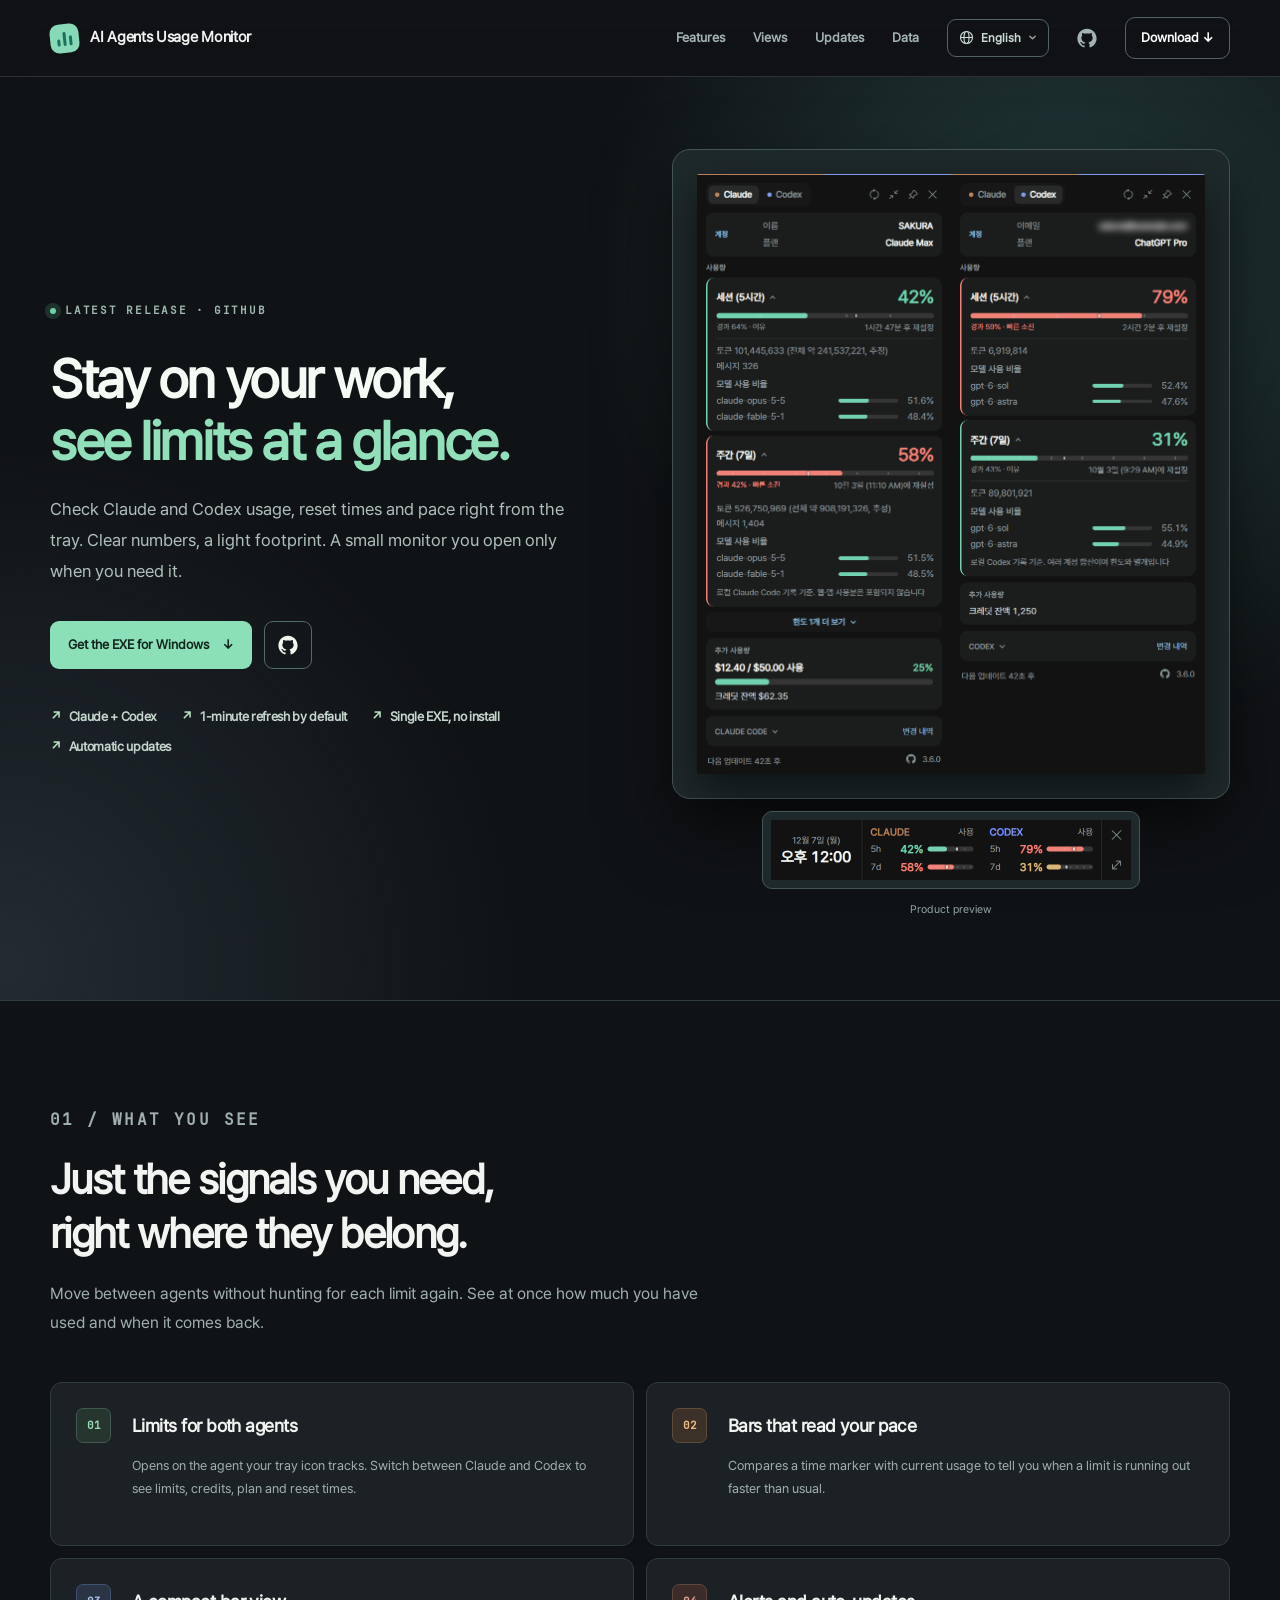
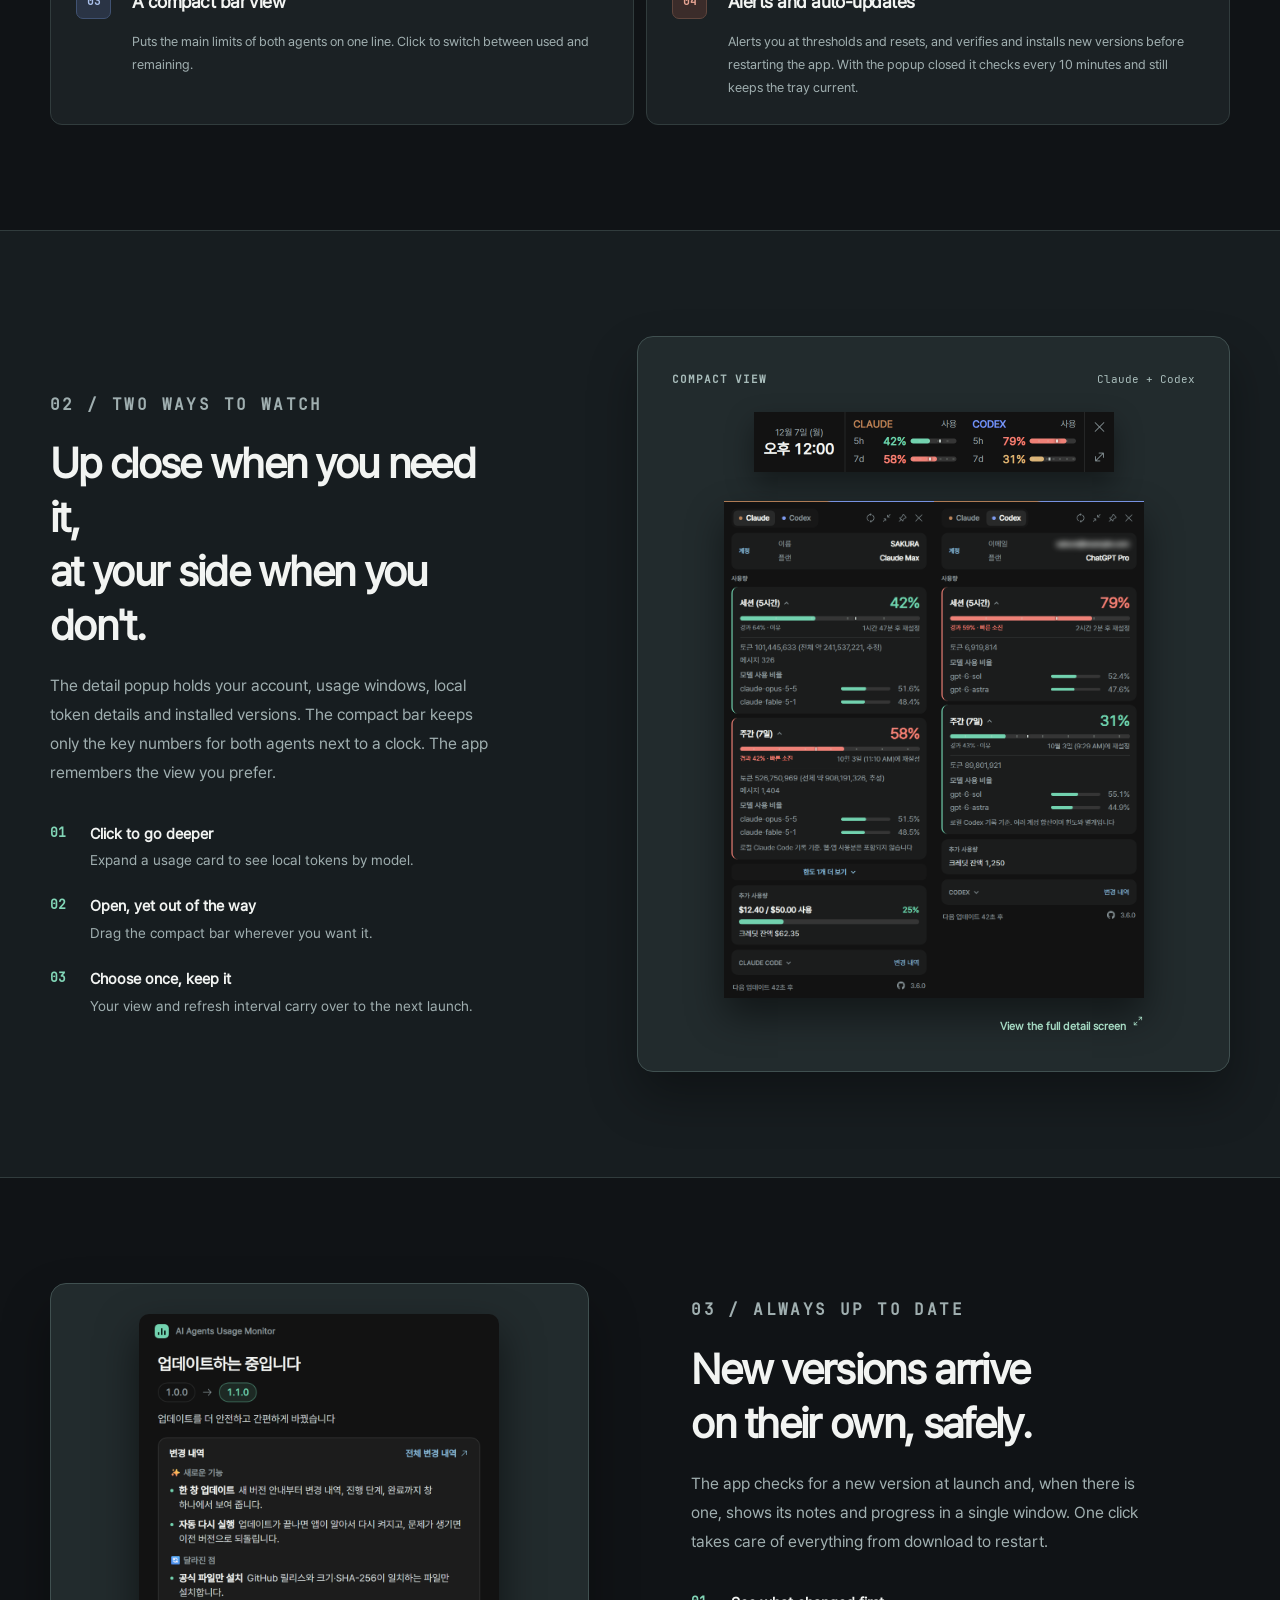
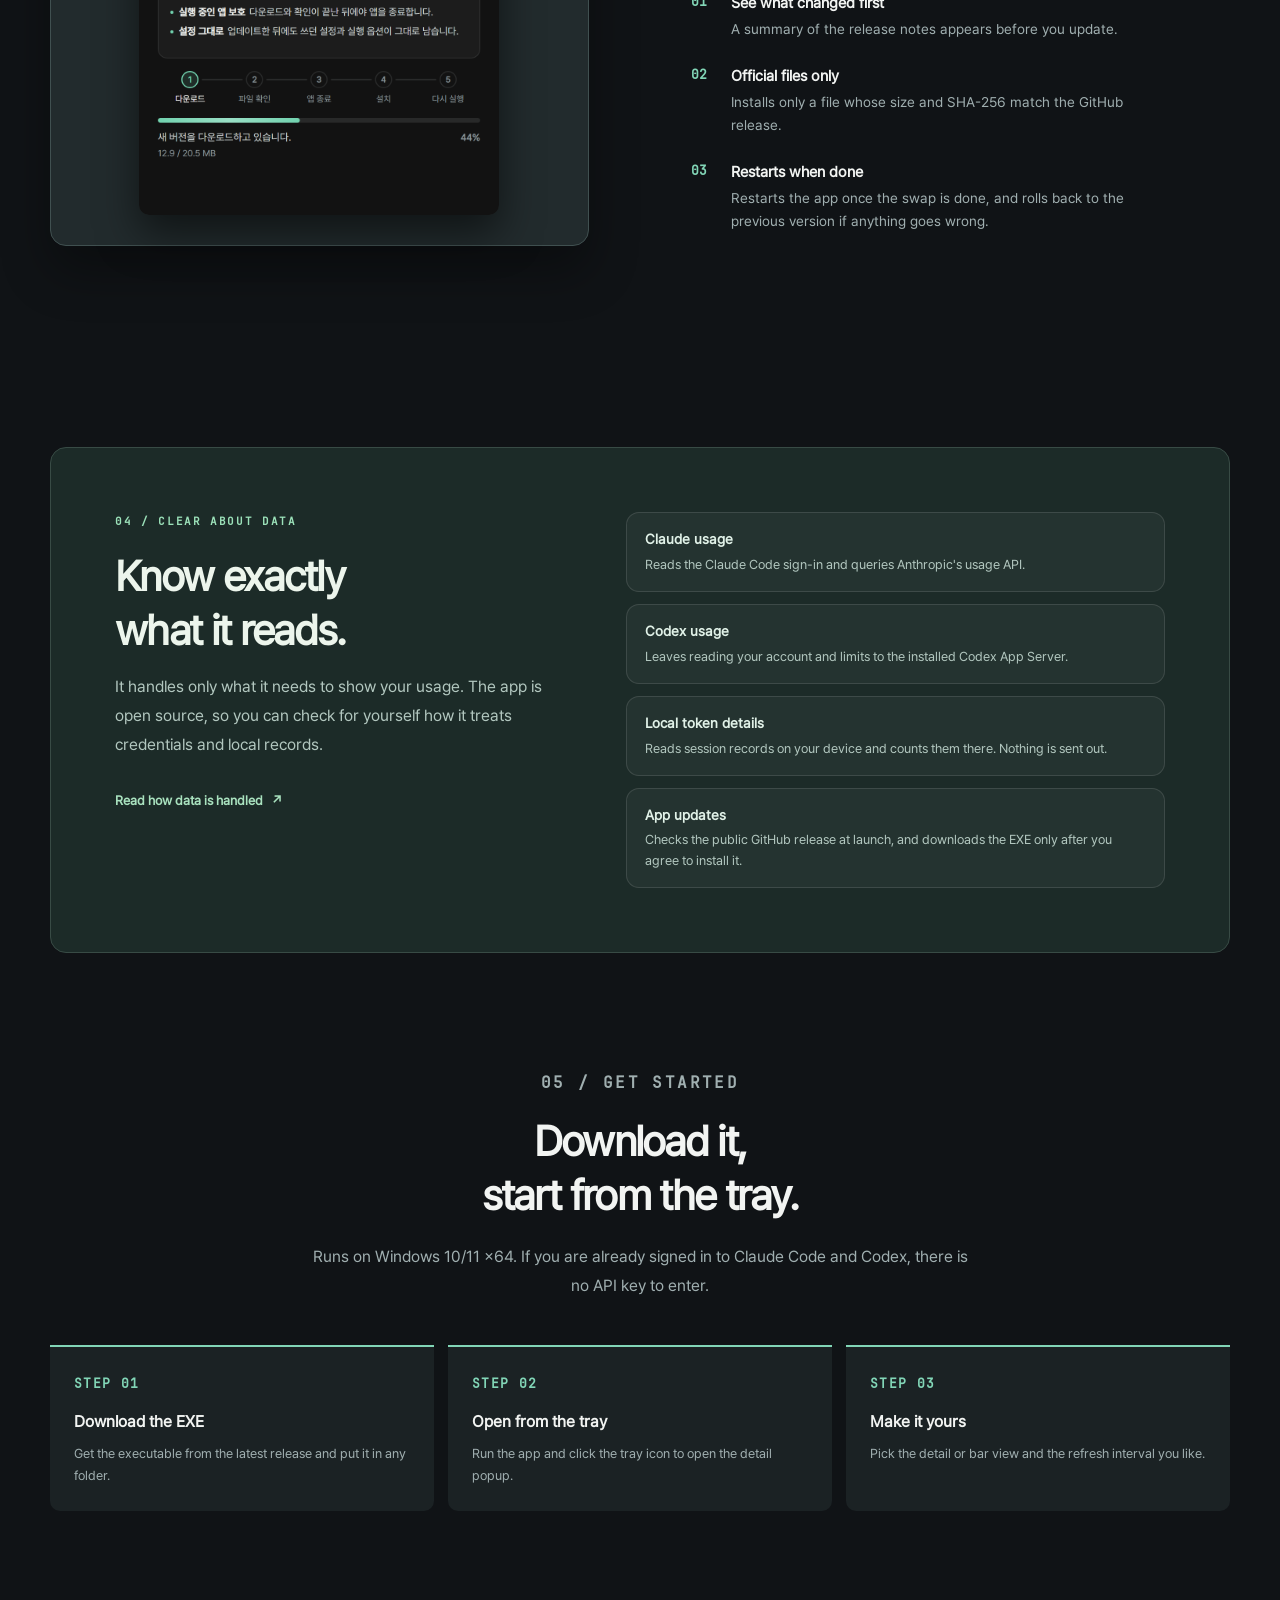
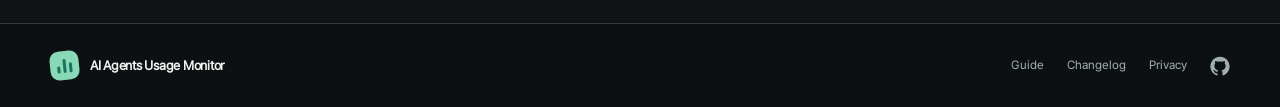
==== commit 7e738de0: "feat: show the project page in the app's 13 languages - Add a language switcher to the top bar; the " ====
--- a/index.html
+++ b/index.html
@@ -5,8 +5,10 @@
     <meta name="viewport" content="width=device-width, initial-scale=1">
     <meta name="theme-color" content="#102c2a">
     <meta name="description" content="Claude와 Codex의 사용량, 초기화 시각, 작업 속도를 Windows 트레이에서 한눈에 확인하는 가벼운 오픈소스 앱.">
-    <title>AI Agents Usage Monitor — 작업의 흐름을 한눈에</title>
+    <title>AI Agents Usage Monitor - 작업의 흐름을 한눈에</title>
     <link rel="icon" href="assets/images/ai_agents_usage_monitor.ico" sizes="any">
+    <!-- Loaded before the body so a visitor's language is in place before the first paint. -->
+    <script src="assets/site-locales.js"></script>
     <style>
         @font-face { font-family: 'Pretendard'; src: url('ai_agents_usage_monitor/popup/Pretendard-Regular.woff2') format('woff2'); font-style: normal; font-weight: 400; font-display: swap; }
         @font-face { font-family: JetBrainsMono; src: url('assets/JetBrainsMono-Regular.ttf') format('truetype'); font-style: normal; font-weight: 400; font-display: swap; }
@@ -18,7 +20,13 @@
             --line: #313c3d;
             --green: #82d6b7;
             --orange: #dbb477;
-        }
+            --font-ui: "Pretendard", "Segoe UI", "Malgun Gothic", "Apple SD Gothic Neo", system-ui, sans-serif;
+        }
+        /* Pretendard has no kanji, Chinese characters or Devanagari: those fall through, per character, to the closest system face. */
+        :root:lang(ja) { --font-ui: "Pretendard", "Yu Gothic UI", "Meiryo UI", "Hiragino Sans", "Noto Sans JP", sans-serif; }
+        :root:lang(zh-CN) { --font-ui: "Pretendard", "Microsoft YaHei UI", "Microsoft YaHei", "PingFang SC", "Noto Sans SC", sans-serif; }
+        :root:lang(zh-TW) { --font-ui: "Pretendard", "Microsoft JhengHei UI", "Microsoft JhengHei", "PingFang TC", "Noto Sans TC", sans-serif; }
+        :root:lang(hi) { --font-ui: "Pretendard", "Nirmala UI", "Kohinoor Devanagari", "Noto Sans Devanagari", sans-serif; }
 
         * { box-sizing: border-box; }
         html { scroll-behavior: smooth; scroll-padding-top: 100px; }
@@ -26,8 +34,9 @@
             margin: 0;
             background: var(--paper);
             color: var(--ink);
-            font-family: "Pretendard", "Segoe UI", "Malgun Gothic", system-ui, sans-serif;
+            font-family: var(--font-ui);
             line-height: 1.55;
+            overflow-wrap: break-word;
         }
         a { color: inherit; text-decoration: none; }
         button, a { -webkit-tap-highlight-color: transparent; }
@@ -102,9 +111,9 @@
         }
         .eyebrow::before { content: ""; width: 6px; height: 6px; border-radius: 50%; background: #6bd3a4; box-shadow: 0 0 0 5px #6bd3a42a; }
         h1, h2, h3, p { margin-top: 0; }
-        h1 { margin-block: 26px 22px; font-size: clamp(44px, 5vw, 70px); line-height: 1.16; letter-spacing: -.075em; word-break: keep-all; }
+        h1 { margin-block: 26px 22px; font-size: clamp(44px, 5vw, 70px); line-height: 1.16; letter-spacing: -.075em; }
         h1 em { color: #b5e1c3; font-style: normal; }
-        .hero-copy > p { max-width: 530px; color: #bbcec3; font-size: 17px; line-height: 1.8; word-break: keep-all; }
+        .hero-copy > p { max-width: 530px; color: #bbcec3; font-size: 17px; line-height: 1.8; }
         .hero-actions { display: flex; flex-wrap: wrap; align-items: center; gap: 12px; margin-top: 35px; }
         .button {
             display: inline-flex;
@@ -144,8 +153,8 @@
         main > section { padding-block: 105px; }
         .section-intro { max-width: 660px; }
         .kicker { margin-bottom: 18px; color: var(--green); font-size: 11px; font-weight: 800; letter-spacing: .15em; }
-        h2 { margin-bottom: 20px; font-size: clamp(33px, 4vw, 49px); line-height: 1.28; letter-spacing: -.065em; word-break: keep-all; }
-        .section-intro > p, .section-copy > p { color: var(--muted); font-size: 16px; line-height: 1.8; word-break: keep-all; }
+        h2 { margin-bottom: 20px; font-size: clamp(33px, 4vw, 49px); line-height: 1.28; letter-spacing: -.065em; }
+        .section-intro > p, .section-copy > p { color: var(--muted); font-size: 16px; line-height: 1.8; }
         .feature-grid { display: grid; grid-template-columns: repeat(4, 1fr); gap: 14px; margin-top: 44px; }
         .feature-card { min-height: 230px; padding: 24px; border: 1px solid var(--line); border-radius: 20px; background: #fff; box-shadow: 0 7px 20px #18332308; }
         .feature-index { display: inline-flex; align-items: center; justify-content: center; width: 34px; height: 34px; border-radius: 10px; background: #e9f2e9; color: #277b62; font-size: 11px; font-weight: 800; }
@@ -153,7 +162,7 @@
         .feature-card:nth-child(3) .feature-index { background: #e8edf9; color: #5d75ae; }
         .feature-card:nth-child(4) .feature-index { background: #f5e8e1; color: #b87053; }
         .feature-card h3 { margin: 32px 0 10px; font-size: 18px; letter-spacing: -.04em; }
-        .feature-card p { margin: 0; color: var(--muted); font-size: 13px; line-height: 1.75; word-break: keep-all; }
+        .feature-card p { margin: 0; color: var(--muted); font-size: 13px; line-height: 1.75; }
 
         .views-section { background: #eaf0e9; }
         .views-grid { display: grid; grid-template-columns: minmax(0, .9fr) minmax(0, 1.1fr); align-items: center; gap: clamp(36px, 8vw, 110px); }
@@ -174,7 +183,7 @@
         .privacy-panel { display: grid; grid-template-columns: minmax(0, .9fr) minmax(0, 1.1fr); gap: 70px; padding: clamp(32px, 5vw, 66px); border-radius: 26px; background: #19352f; color: #ecf5ec; }
         .privacy-panel .kicker { color: #98d1a9; }
         .privacy-panel h2 { margin-bottom: 16px; }
-        .privacy-panel p { color: #b6cdc0; line-height: 1.8; word-break: keep-all; }
+        .privacy-panel p { color: #b6cdc0; line-height: 1.8; }
         .privacy-list { display: grid; gap: 12px; align-content: center; margin: 0; padding: 0; list-style: none; }
         .privacy-list li { padding: 16px 18px; border: 1px solid #ffffff23; border-radius: 13px; background: #ffffff0b; font-size: 13px; }
         .privacy-list strong { display: block; margin-bottom: 4px; color: #d8f0db; font-size: 14px; }
@@ -216,6 +225,7 @@
             .views-grid, .privacy-panel { grid-template-columns: 1fr; gap: 36px; }
             .privacy-section { padding-block: 70px; }
             .start-section { padding-top: 8px; }
+            .steps { grid-template-columns: 1fr; }
         }
         @media (max-width: 520px) {
             .shell { width: calc(100% - 30px); }
@@ -224,17 +234,13 @@
             .site-nav .nav-download { padding: 8px 10px; font-size: 11px; }
             h1 { font-size: clamp(40px, 10vw, 52px); }
             .hero-facts { gap: 8px 16px; }
-            .feature-grid, .steps { grid-template-columns: 1fr; }
+            .feature-grid { grid-template-columns: 1fr; }
             .feature-card { min-height: 0; }
             .feature-card h3 { margin-top: 22px; }
             .view-demo { padding: 18px; }
             .detail-link { max-width: 75%; }
             .privacy-panel { padding: 26px; }
             .footer-inner { align-items: start; flex-direction: column; }
-        }
-        @media (prefers-reduced-motion: reduce) {
-            html { scroll-behavior: auto; }
-            .button { transition: none; }
         }
         /* 3.0: a dark instrument panel with type and structure distinct from the app UI. */
         .hero-wrap { min-height: 0; border-bottom: 1px solid var(--line); }
@@ -286,7 +292,7 @@
         .feature-card:nth-child(2) .feature-index { border-color: #5e4c38; background: #3b3128; color: #edbd83; }
         .feature-card:nth-child(3) .feature-index { border-color: #405272; background: #2a3445; color: #abc1eb; }
         .feature-card:nth-child(4) .feature-index { border-color: #60463d; background: #3b2c2a; color: #e7a493; }
-        .feature-card h3 { align-self: center; margin: 0; color: var(--ink); letter-spacing: -.03em; word-break: keep-all; }
+        .feature-card h3 { align-self: center; margin: 0; color: var(--ink); letter-spacing: -.03em; }
         .feature-card p { grid-column: 2; margin-top: 12px; color: var(--muted); }
         .views-section { background: #171d20; border-block: 1px solid var(--line); }
         .view-points li { color: var(--muted); }
@@ -392,28 +398,21 @@
             from { opacity: .55; }
             to { opacity: 1; }
         }
-        @media (prefers-reduced-motion: no-preference) {
-            .hero-copy { animation: hero-enter .7s cubic-bezier(.2,.8,.2,1) both; }
-            .hero-visual { animation: hero-enter .8s .12s cubic-bezier(.2,.8,.2,1) both; }
-            @supports (animation-timeline: view()) {
-                .section-intro, .section-copy, .view-demo, .update-shot, .privacy-panel {
-                    animation: reveal-on-view 1ms linear both;
-                    animation-timeline: view();
-                    animation-range: entry 0% cover 24%;
-                }
-                .feature-card, .step {
-                    animation: fade-on-view 1ms linear both;
-                    animation-timeline: view();
-                    animation-range: entry 0% cover 24%;
-                }
+        /* The page's motion deliberately ignores prefers-reduced-motion: Windows reports it for everyone who turns off
+           its animation effects, and the page keeps its entrance, scroll and hover motion for them too. */
+        .hero-copy { animation: hero-enter .7s cubic-bezier(.2,.8,.2,1) both; }
+        .hero-visual { animation: hero-enter .8s .12s cubic-bezier(.2,.8,.2,1) both; }
+        @supports (animation-timeline: view()) {
+            .section-intro, .section-copy, .view-demo, .update-shot, .privacy-panel {
+                animation: reveal-on-view 1ms linear both;
+                animation-timeline: view();
+                animation-range: entry 0% cover 24%;
             }
-        }
-        @media (prefers-reduced-motion: reduce) {
-            .feature-card, .feature-card::before, .feature-card::after, .feature-index,
-            .step, .button, .nav-download, .detail-link img, .visual-frame, .bar-float,
-            .site-nav a:not(.nav-download), .footer-links a, .eyebrow.latest-release,
-            .eyebrow.latest-release::before { animation: none; transition: none; }
-            .feature-card:hover, .step:hover, .button:hover, .bar-float:hover, .detail-link:hover img { transform: none; }
+            .feature-card, .step {
+                animation: fade-on-view 1ms linear both;
+                animation-timeline: view();
+                animation-range: entry 0% cover 24%;
+            }
         }
 
         /* 03: the update window beside its story, mirroring 02's layout. */
@@ -438,29 +437,135 @@
         .lightbox-close:hover { background: #22292b; }
         .lightbox-close:focus-visible { outline: 3px solid #83ccac; outline-offset: 2px; }
         html:has(.lightbox[open]) { overflow: hidden; }
-        @media (prefers-reduced-motion: no-preference) {
-            .lightbox[open] { animation: lightbox-in .22s cubic-bezier(.2,.8,.2,1); }
-            .lightbox[open]::backdrop { animation: fade-in .22s ease; }
-        }
+        .lightbox[open] { animation: lightbox-in .22s cubic-bezier(.2,.8,.2,1); }
+        .lightbox[open]::backdrop { animation: fade-in .22s ease; }
         @keyframes lightbox-in { from { opacity: 0; transform: scale(.97); } to { opacity: 1; transform: none; } }
         @keyframes fade-in { from { opacity: 0; } to { opacity: 1; } }
+
+        /* Language switcher: the native select sits invisibly over its label, so phones get their own picker. */
+        .lang-switch {
+            position: relative;
+            display: inline-flex;
+            flex: none;
+            align-items: center;
+            gap: 7px;
+            min-height: 38px;
+            padding: 8px 11px;
+            border: 1px solid #536365;
+            border-radius: 9px;
+            color: #c9dbd2;
+            font-size: 12px;
+            font-weight: 650;
+            white-space: nowrap;
+            cursor: pointer;
+            transition: color .2s ease, border-color .2s ease, background-color .2s ease;
+        }
+        .lang-switch svg { flex: none; width: 15px; height: 15px; }
+        .lang-switch .lang-chevron { width: 9px; height: 9px; opacity: .75; }
+        .lang-switch select {
+            position: absolute;
+            inset: 0;
+            width: 100%;
+            height: 100%;
+            margin: 0;
+            opacity: 0;
+            font: inherit;
+            cursor: pointer;
+        }
+        .lang-switch option { background: var(--paper); color: var(--ink); }
+        .lang-switch:hover { border-color: #719a8a; background: #ffffff10; color: white; }
+        .lang-switch:has(select:focus-visible) { outline: 3px solid #83ccac; outline-offset: 2px; }
+        .lang-code { display: none; }
+        /* Header items never wrap; the breakpoints below drop items before the row runs out of room. */
+        .site-header .brand, .site-nav a { white-space: nowrap; }
+
+        /* A phone or tablet cannot run the Windows EXE, so touch-first devices get the release page instead of the download. */
+        .button.hero-release { display: none; }
+        @media (hover: none) and (pointer: coarse) {
+            .site-nav .nav-download, .button.hero-download { display: none; }
+            .button.hero-release { display: inline-flex; }
+        }
+
+        /* Each language keeps the line breaking and spacing its script needs. */
+        h1, h2, h3, .feature-card p, .step p, .view-points li, .privacy-list li { hyphens: auto; }
+        .view-points li { grid-template-columns: 28px minmax(0, 1fr); }
+        /* Korean breaks between words; Chinese and Japanese break between characters, so keep-all stays Korean-only. */
+        :root:lang(ko) :is(h1, h2, h3, p, li) { word-break: keep-all; }
+        :root:lang(ja) :is(h1, h2, h3) { word-break: auto-phrase; }
+        :root:is(:lang(ja), :lang(zh)) :is(h1, h2) { letter-spacing: -.02em; }
+        /* Tracking pulls Devanagari's joined headline apart, and its marks need taller lines. */
+        :root:lang(hi) :is(h1, h2, h3, .hero-facts) { letter-spacing: normal; }
+        :root:lang(hi) h1 { line-height: 1.4; }
+        :root:lang(hi) h2 { line-height: 1.45; }
+        /* Alphabetic and Devanagari headlines run longer than the Hangul they were sized for. */
+        :root:not(:lang(ko), :lang(ja), :lang(zh)) h1 { font-size: clamp(38px, 4.2vw, 58px); }
+        :root:not(:lang(ko), :lang(ja), :lang(zh)) h2 { font-size: clamp(29px, 3.3vw, 42px); }
+
+        /* Measured: the longest labels (Ukrainian, Portuguese) need about 920px for the full header row. */
+        @media (max-width: 960px) {
+            .site-nav a:not(.nav-download):not(.cat-link) { display: none; }
+            .site-nav { gap: 16px; }
+        }
+        @media (max-width: 760px) {
+            .lang-name { display: none; }
+            .lang-code { display: inline; }
+        }
+        @media (max-width: 520px) {
+            .header-inner { gap: 12px; }
+            .site-nav { gap: 10px; }
+            .lang-switch { min-height: 34px; padding: 6px 9px; gap: 6px; }
+            :root:not(:lang(ko), :lang(ja), :lang(zh)) h1 { font-size: clamp(31px, 8.4vw, 42px); }
+            :root:not(:lang(ko), :lang(ja), :lang(zh)) h2 { font-size: clamp(27px, 7.2vw, 33px); }
+        }
+        /* The hero right below carries the GitHub link and a labelled download, so narrow headers keep only icons. */
+        @media (max-width: 600px) {
+            .site-nav .cat-link { display: none; }
+            .nav-download-label { position: absolute; width: 1px; height: 1px; overflow: hidden; clip-path: inset(50%); white-space: nowrap; }
+        }
+        @media (max-width: 400px) {
+            .header-inner { gap: 8px; }
+            .site-nav { gap: 8px; }
+            .lang-switch { padding: 6px 7px; }
+            .lang-switch svg:first-child { display: none; }
+        }
     </style>
 </head>
 <body>
     <svg xmlns="http://www.w3.org/2000/svg" width="0" height="0" aria-hidden="true" style="position:absolute"><symbol id="cat-mark" viewBox="0 0 24 24"><path d="M10.226 17.284c-2.965-.36-5.054-2.493-5.054-5.256 0-1.123.404-2.336 1.078-3.144-.292-.741-.247-2.314.09-2.965.898-.112 2.111.36 2.83 1.01.853-.269 1.752-.404 2.853-.404 1.1 0 1.999.135 2.807.382.696-.629 1.932-1.1 2.83-.988.315.606.36 2.179.067 2.942.72.854 1.101 2 1.101 3.167 0 2.763-2.089 4.852-5.098 5.234.763.494 1.28 1.572 1.28 2.807v2.336c0 .674.561 1.056 1.235.786 4.066-1.55 7.255-5.615 7.255-10.646C23.5 6.188 18.334 1 11.978 1 5.62 1 .5 6.188.5 12.545c0 4.986 3.167 9.12 7.435 10.669.606.225 1.19-.18 1.19-.786V20.63a2.9 2.9 0 0 1-1.078.224c-1.483 0-2.359-.808-2.987-2.313-.247-.607-.517-.966-1.034-1.033-.27-.023-.359-.135-.359-.27 0-.27.45-.471.898-.471.652 0 1.213.404 1.797 1.235.45.651.921.943 1.483.943.561 0 .92-.202 1.437-.719.382-.381.674-.718.944-.943"/></symbol></svg>
     <header class="site-header">
         <div class="header-inner shell">
-            <a class="brand" href="#top" aria-label="AI Agents Usage Monitor, 맨 위로">
+            <a class="brand" href="#top" aria-label="AI Agents Usage Monitor, 맨 위로" data-i18n-attr="aria-label:brand_home">
                 <span class="brand-mark" aria-hidden="true"><i></i><i></i><i></i></span>
                 <span>AI Agents Usage Monitor</span>
             </a>
-            <nav class="site-nav" aria-label="주요 메뉴">
-                <a href="#features">기능</a>
-                <a href="#views">화면</a>
-                <a href="#update">업데이트</a>
-                <a href="#privacy">데이터 처리</a>
-                <a class="cat-link" href="https://github.com/deuxdoom/usage-monitor-for-claude" aria-label="GitHub 소스 코드"><svg class="cat-icon" aria-hidden="true"><use href="#cat-mark"/></svg></a>
-                <a class="nav-download" href="https://github.com/deuxdoom/usage-monitor-for-claude/releases/latest/download/AIAgentsUsageMonitor.exe">다운로드 ↓</a>
+            <nav class="site-nav" aria-label="주요 메뉴" data-i18n-attr="aria-label:nav_label">
+                <a href="#features" data-i18n="nav_features">기능</a>
+                <a href="#views" data-i18n="nav_views">화면</a>
+                <a href="#update" data-i18n="nav_update">업데이트</a>
+                <a href="#privacy" data-i18n="nav_privacy">데이터 처리</a>
+                <label class="lang-switch" id="languageSwitch">
+                    <svg viewBox="0 0 16 16" aria-hidden="true"><g fill="none" stroke="currentColor" stroke-width="1.2"><circle cx="8" cy="8" r="6.4"/><ellipse cx="8" cy="8" rx="2.7" ry="6.4"/><path d="M1.6 8h12.8"/></g></svg>
+                    <span class="lang-name" id="languageName" aria-hidden="true">한국어</span>
+                    <span class="lang-code" id="languageCode" aria-hidden="true">KO</span>
+                    <svg class="lang-chevron" viewBox="0 0 10 10" aria-hidden="true"><path d="M2 3.5 5 6.5 8 3.5" fill="none" stroke="currentColor" stroke-width="1.5" stroke-linecap="round" stroke-linejoin="round"/></svg>
+                    <select id="languageSelect" autocomplete="off" aria-label="언어" data-i18n-attr="aria-label:language_label">
+                        <option value="de" lang="de">Deutsch</option>
+                        <option value="en" lang="en">English</option>
+                        <option value="es" lang="es">Español</option>
+                        <option value="fr" lang="fr">Français</option>
+                        <option value="hi" lang="hi">हिन्दी</option>
+                        <option value="id" lang="id">Bahasa Indonesia</option>
+                        <option value="it" lang="it">Italiano</option>
+                        <option value="ja" lang="ja">日本語</option>
+                        <option value="ko" lang="ko" selected>한국어</option>
+                        <option value="pt-BR" lang="pt-BR">Português (Brasil)</option>
+                        <option value="uk" lang="uk">Українська</option>
+                        <option value="zh-CN" lang="zh-CN">简体中文</option>
+                        <option value="zh-TW" lang="zh-TW">繁體中文</option>
+                    </select>
+                </label>
+                <a class="cat-link" href="https://github.com/deuxdoom/usage-monitor-for-claude" aria-label="GitHub 소스 코드" data-i18n-attr="aria-label:github_source"><svg class="cat-icon" aria-hidden="true"><use href="#cat-mark"/></svg></a>
+                <a class="nav-download" href="https://github.com/deuxdoom/usage-monitor-for-claude/releases/latest/download/AIAgentsUsageMonitor.exe"><span class="nav-download-label" data-i18n="nav_download">다운로드</span> <span aria-hidden="true">↓</span></a>
             </nav>
         </div>
     </header>
@@ -468,26 +573,27 @@
     <div class="hero-wrap">
         <div class="hero shell" id="top">
             <div class="hero-copy">
-                <a class="eyebrow latest-release" id="latestRelease" href="https://github.com/deuxdoom/usage-monitor-for-claude/releases/latest" aria-label="GitHub 최신 릴리스 보기"><span id="latestReleaseLabel" aria-live="polite">LATEST RELEASE · GITHUB</span></a>
-                <h1>작업에 집중하고,<br><em>한도는 한눈에.</em></h1>
-                <p>Claude와 Codex의 사용량, 초기화 시각, 사용 속도를 트레이에서 바로 확인하세요. 숫자는 명확하게, 화면은 가볍게. 필요한 순간에만 열어 보는 작은 모니터입니다.</p>
+                <a class="eyebrow latest-release" id="latestRelease" href="https://github.com/deuxdoom/usage-monitor-for-claude/releases/latest" aria-label="GitHub 최신 릴리스 보기" data-i18n-attr="aria-label:release_badge"><span id="latestReleaseLabel" aria-live="polite">LATEST RELEASE · GITHUB</span></a>
+                <h1><span data-i18n="hero_title_1">작업에 집중하고,</span><br><em data-i18n="hero_title_2">한도는 한눈에.</em></h1>
+                <p data-i18n="hero_body">Claude와 Codex의 사용량, 초기화 시각, 사용 속도를 트레이에서 바로 확인하세요. 숫자는 명확하게, 화면은 가볍게. 필요한 순간에만 열어 보는 작은 모니터입니다.</p>
                 <div class="hero-actions">
-                    <a class="button primary" href="https://github.com/deuxdoom/usage-monitor-for-claude/releases/latest/download/AIAgentsUsageMonitor.exe">Windows용 EXE 받기 <span aria-hidden="true">↓</span></a>
-                    <a class="button ghost icon-only" href="https://github.com/deuxdoom/usage-monitor-for-claude" aria-label="GitHub에서 코드 보기" title="GitHub에서 코드 보기"><svg class="cat-icon" aria-hidden="true"><use href="#cat-mark"/></svg></a>
+                    <a class="button primary hero-download" href="https://github.com/deuxdoom/usage-monitor-for-claude/releases/latest/download/AIAgentsUsageMonitor.exe"><span data-i18n="hero_download">Windows용 EXE 받기</span> <span aria-hidden="true">↓</span></a>
+                    <a class="button primary hero-release" href="https://github.com/deuxdoom/usage-monitor-for-claude/releases/latest"><span data-i18n="hero_release">최신 릴리스 보기</span> <span aria-hidden="true">↗</span></a>
+                    <a class="button ghost icon-only" href="https://github.com/deuxdoom/usage-monitor-for-claude" aria-label="GitHub에서 코드 보기" title="GitHub에서 코드 보기" data-i18n-attr="aria-label:github_code title:github_code"><svg class="cat-icon" aria-hidden="true"><use href="#cat-mark"/></svg></a>
                 </div>
-                <ul class="hero-facts" aria-label="앱 특징">
+                <ul class="hero-facts" aria-label="앱 특징" data-i18n-attr="aria-label:facts_label">
                     <li>Claude + Codex</li>
-                    <li>기본 1분 갱신</li>
-                    <li>설치 없는 단일 EXE</li>
-                    <li>자동 업데이트</li>
+                    <li data-i18n="fact_refresh">기본 1분 갱신</li>
+                    <li data-i18n="fact_portable">설치 없는 단일 EXE</li>
+                    <li data-i18n="fact_update">자동 업데이트</li>
                 </ul>
             </div>
             <div class="hero-visual">
                 <div class="visual-frame">
-                    <img src="assets/images/screenshot.png" width="1020" height="1205" alt="Claude와 Codex의 세션·주간 한도, 모델별 토큰 사용량, 초기화 시각을 나란히 보여 주는 상세 팝업" fetchpriority="high">
+                    <img src="assets/images/screenshot.png" width="1020" height="1205" alt="Claude와 Codex의 세션·주간 한도, 모델별 토큰 사용량, 초기화 시각을 나란히 보여 주는 상세 팝업" data-i18n-attr="alt:alt_detail" fetchpriority="high">
                 </div>
-                <div class="bar-float"><img src="assets/images/screenshot2.png" width="720" height="120" alt="Claude와 Codex 사용률을 나란히 보여주는 한 줄 바 모드 예시"></div>
-                <p class="visual-note">제품 미리보기</p>
+                <div class="bar-float"><img src="assets/images/screenshot2.png" width="720" height="120" alt="Claude와 Codex 사용률을 나란히 보여주는 한 줄 바 모드 예시" data-i18n-attr="alt:alt_bar_hero"></div>
+                <p class="visual-note" data-i18n="preview_note">제품 미리보기</p>
             </div>
         </div>
     </div>
@@ -496,14 +602,14 @@
         <section class="shell" id="features" aria-labelledby="features-title">
             <div class="section-intro">
                 <p class="kicker">01 / WHAT YOU SEE</p>
-                <h2 id="features-title">필요한 신호만<br>제자리에.</h2>
-                <p>에이전트를 오가며 작업해도 각 한도의 상태를 다시 찾을 필요가 없습니다. 지금 얼마나 썼는지와 언제 돌아오는지를 바로 읽을 수 있습니다.</p>
+                <h2 id="features-title"><span data-i18n="features_title_1">필요한 신호만</span><br><span data-i18n="features_title_2">제자리에.</span></h2>
+                <p data-i18n="features_body">에이전트를 오가며 작업해도 각 한도의 상태를 다시 찾을 필요가 없습니다. 지금 얼마나 썼는지와 언제 돌아오는지를 바로 읽을 수 있습니다.</p>
             </div>
             <div class="feature-grid">
-                <article class="feature-card"><span class="feature-index">01</span><h3>두 에이전트의 한도</h3><p>트레이에 표시하도록 고른 에이전트부터 열고, Claude와 Codex를 전환해 한도·크레딧·플랜과 초기화 시각을 확인합니다.</p></article>
-                <article class="feature-card"><span class="feature-index">02</span><h3>속도까지 읽는 막대</h3><p>시간 마커와 현재 사용률을 비교해 평소보다 빠르게 소진 중인지 알려줍니다.</p></article>
-                <article class="feature-card"><span class="feature-index">03</span><h3>작게 두는 바 모드</h3><p>두 에이전트의 주요 한도를 한 줄에 놓고, 사용률과 남은 비율을 눌러 바꿉니다.</p></article>
-                <article class="feature-card"><span class="feature-index">04</span><h3>알림과 자동 업데이트</h3><p>임계값·초기화를 알리고, 새 버전은 검증해 설치한 뒤 앱을 다시 실행합니다. 팝업을 닫아 두면 10분 간격으로 조회를 줄이면서도 트레이는 계속 최신으로 유지합니다.</p></article>
+                <article class="feature-card"><span class="feature-index">01</span><h3 data-i18n="feature_1_title">두 에이전트의 한도</h3><p data-i18n="feature_1_body">트레이에 표시하도록 고른 에이전트부터 열고, Claude와 Codex를 전환해 한도·크레딧·플랜과 초기화 시각을 확인합니다.</p></article>
+                <article class="feature-card"><span class="feature-index">02</span><h3 data-i18n="feature_2_title">속도까지 읽는 막대</h3><p data-i18n="feature_2_body">시간 마커와 현재 사용률을 비교해 평소보다 빠르게 소진 중인지 알려줍니다.</p></article>
+                <article class="feature-card"><span class="feature-index">03</span><h3 data-i18n="feature_3_title">작게 두는 바 모드</h3><p data-i18n="feature_3_body">두 에이전트의 주요 한도를 한 줄에 놓고, 사용률과 남은 비율을 눌러 바꿉니다.</p></article>
+                <article class="feature-card"><span class="feature-index">04</span><h3 data-i18n="feature_4_title">알림과 자동 업데이트</h3><p data-i18n="feature_4_body">임계값·초기화를 알리고, 새 버전은 검증해 설치한 뒤 앱을 다시 실행합니다. 팝업을 닫아 두면 10분 간격으로 조회를 줄이면서도 트레이는 계속 최신으로 유지합니다.</p></article>
             </div>
         </section>
 
@@ -511,20 +617,20 @@
             <div class="shell views-grid">
                 <div class="section-copy">
                     <p class="kicker">02 / TWO WAYS TO WATCH</p>
-                    <h2 id="views-title">자세히 볼 때도,<br>곁에 둘 때도.</h2>
-                    <p>상세 팝업에는 계정, 사용 구간, 로컬 토큰 상세와 설치 버전을 담았습니다. 바 모드는 시계 옆에 두 에이전트의 핵심 수치만 남깁니다. 보고 싶은 방식은 앱이 기억합니다.</p>
+                    <h2 id="views-title"><span data-i18n="views_title_1">자세히 볼 때도,</span><br><span data-i18n="views_title_2">곁에 둘 때도.</span></h2>
+                    <p data-i18n="views_body">상세 팝업에는 계정, 사용 구간, 로컬 토큰 상세와 설치 버전을 담았습니다. 바 모드는 시계 옆에 두 에이전트의 핵심 수치만 남깁니다. 보고 싶은 방식은 앱이 기억합니다.</p>
                     <ul class="view-points">
-                        <li><b>01</b><span><strong>클릭하면 더 깊게</strong>사용량 카드를 펼쳐 로컬 기록의 모델별 토큰을 확인합니다.</span></li>
-                        <li><b>02</b><span><strong>열어 둔 채로 가볍게</strong>바 모드는 드래그해 원하는 위치에 놓을 수 있습니다.</span></li>
-                        <li><b>03</b><span><strong>한 번 선택하면 그대로</strong>보기 모드와 새로고침 주기를 다음 실행에도 유지합니다.</span></li>
+                        <li><b>01</b><span><strong data-i18n="views_point_1_title">클릭하면 더 깊게</strong><span data-i18n="views_point_1_body">사용량 카드를 펼쳐 로컬 기록의 모델별 토큰을 확인합니다.</span></span></li>
+                        <li><b>02</b><span><strong data-i18n="views_point_2_title">열어 둔 채로 가볍게</strong><span data-i18n="views_point_2_body">바 모드는 드래그해 원하는 위치에 놓을 수 있습니다.</span></span></li>
+                        <li><b>03</b><span><strong data-i18n="views_point_3_title">한 번 선택하면 그대로</strong><span data-i18n="views_point_3_body">보기 모드와 새로고침 주기를 다음 실행에도 유지합니다.</span></span></li>
                     </ul>
                 </div>
                 <div class="view-demo">
                     <div class="view-demo-label"><span>COMPACT VIEW</span><span>Claude + Codex</span></div>
-                    <img class="bar-image" src="assets/images/screenshot2.png" width="720" height="120" alt="날짜와 시간, 두 에이전트의 세션 및 주간 사용률이 나란히 표시된 바 화면" loading="lazy">
-                    <a class="detail-link" href="assets/images/screenshot.png" aria-haspopup="dialog" aria-controls="detailLightbox" aria-label="상세 화면 크게 보기">
-                        <img src="assets/images/screenshot.png" width="1020" height="1205" alt="Claude와 Codex 상세 팝업을 나란히 놓은 화면" loading="lazy">
-                        <span>상세 화면 전체 보기 <svg viewBox="0 0 16 16" aria-hidden="true"><path fill="currentColor" d="M9.5 2a.5.5 0 0 0 0 1h2.79L9.15 6.15a.5.5 0 1 0 .7.7L13 3.71V6.5a.5.5 0 0 0 1 0v-4a.5.5 0 0 0-.5-.5zm-7 7.5a.5.5 0 0 1 1 0v2.79l3.15-3.14a.5.5 0 1 1 .7.7L4.21 13H7a.5.5 0 0 1 0 1H3a.5.5 0 0 1-.5-.5z"/></svg></span>
+                    <img class="bar-image" src="assets/images/screenshot2.png" width="720" height="120" alt="날짜와 시간, 두 에이전트의 세션 및 주간 사용률이 나란히 표시된 바 화면" data-i18n-attr="alt:alt_bar_views" loading="lazy">
+                    <a class="detail-link" href="assets/images/screenshot.png" aria-haspopup="dialog" aria-controls="detailLightbox" aria-label="상세 화면 크게 보기" data-i18n-attr="aria-label:detail_open">
+                        <img src="assets/images/screenshot.png" width="1020" height="1205" alt="Claude와 Codex 상세 팝업을 나란히 놓은 화면" data-i18n-attr="alt:alt_detail_pair" loading="lazy">
+                        <span><span data-i18n="detail_open_text">상세 화면 전체 보기</span> <svg viewBox="0 0 16 16" aria-hidden="true"><path fill="currentColor" d="M9.5 2a.5.5 0 0 0 0 1h2.79L9.15 6.15a.5.5 0 1 0 .7.7L13 3.71V6.5a.5.5 0 0 0 1 0v-4a.5.5 0 0 0-.5-.5zm-7 7.5a.5.5 0 0 1 1 0v2.79l3.15-3.14a.5.5 0 1 1 .7.7L4.21 13H7a.5.5 0 0 1 0 1H3a.5.5 0 0 1-.5-.5z"/></svg></span>
                     </a>
                 </div>
             </div>
@@ -533,16 +639,16 @@
         <section class="update-section shell" id="update" aria-labelledby="update-title">
             <div class="update-grid">
                 <figure class="update-shot">
-                    <img src="assets/images/screenshot3.png" width="920" height="1280" alt="변경 내역과 다섯 단계 진행 표시, 다운로드 진행률이 함께 보이는 업데이트 창" loading="lazy">
+                    <img src="assets/images/screenshot3.png" width="920" height="1280" alt="변경 내역과 다섯 단계 진행 표시, 다운로드 진행률이 함께 보이는 업데이트 창" data-i18n-attr="alt:alt_update" loading="lazy">
                 </figure>
                 <div class="section-copy">
                     <p class="kicker">03 / ALWAYS UP TO DATE</p>
-                    <h2 id="update-title">새 버전은<br>알아서, 안전하게.</h2>
-                    <p>앱을 켤 때 새 버전을 확인하고, 있으면 창 하나에 변경 내역과 진행 과정을 보여 줍니다. 한 번 누르면 다운로드부터 다시 실행까지 알아서 마칩니다.</p>
+                    <h2 id="update-title"><span data-i18n="update_title_1">새 버전은</span><br><span data-i18n="update_title_2">알아서, 안전하게.</span></h2>
+                    <p data-i18n="update_body">앱을 켤 때 새 버전을 확인하고, 있으면 창 하나에 변경 내역과 진행 과정을 보여 줍니다. 한 번 누르면 다운로드부터 다시 실행까지 알아서 마칩니다.</p>
                     <ul class="view-points">
-                        <li><b>01</b><span><strong>바뀐 점을 먼저 확인</strong>업데이트하기 전에 변경 내역을 요약해 보여 줍니다.</span></li>
-                        <li><b>02</b><span><strong>공식 파일만 설치</strong>GitHub 릴리스와 크기·SHA-256이 일치하는 파일만 설치합니다.</span></li>
-                        <li><b>03</b><span><strong>끝나면 다시 실행</strong>교체를 마치면 앱을 자동으로 다시 실행하고, 문제가 생기면 이전 버전으로 되돌립니다.</span></li>
+                        <li><b>01</b><span><strong data-i18n="update_point_1_title">바뀐 점을 먼저 확인</strong><span data-i18n="update_point_1_body">업데이트하기 전에 변경 내역을 요약해 보여 줍니다.</span></span></li>
+                        <li><b>02</b><span><strong data-i18n="update_point_2_title">공식 파일만 설치</strong><span data-i18n="update_point_2_body">GitHub 릴리스와 크기·SHA-256이 일치하는 파일만 설치합니다.</span></span></li>
+                        <li><b>03</b><span><strong data-i18n="update_point_3_title">끝나면 다시 실행</strong><span data-i18n="update_point_3_body">교체를 마치면 앱을 자동으로 다시 실행하고, 문제가 생기면 이전 버전으로 되돌립니다.</span></span></li>
                     </ul>
                 </div>
             </div>
@@ -552,15 +658,15 @@
             <div class="privacy-panel">
                 <div>
                     <p class="kicker">04 / CLEAR ABOUT DATA</p>
-                    <h2 id="privacy-title">무엇을 읽는지<br>알 수 있게.</h2>
-                    <p>사용량을 보여주기 위해 필요한 범위만 다룹니다. 앱은 오픈소스이며, 인증 정보와 로컬 기록을 다루는 방식을 직접 확인할 수 있습니다.</p>
-                    <a class="text-link" href="https://github.com/deuxdoom/usage-monitor-for-claude/blob/main/PRIVACY.md">데이터 처리 방식 자세히 보기 <span aria-hidden="true">↗</span></a>
+                    <h2 id="privacy-title"><span data-i18n="privacy_title_1">무엇을 읽는지</span><br><span data-i18n="privacy_title_2">알 수 있게.</span></h2>
+                    <p data-i18n="privacy_body">사용량을 보여주기 위해 필요한 범위만 다룹니다. 앱은 오픈소스이며, 인증 정보와 로컬 기록을 다루는 방식을 직접 확인할 수 있습니다.</p>
+                    <a class="text-link" href="https://github.com/deuxdoom/usage-monitor-for-claude/blob/main/PRIVACY.md"><span data-i18n="privacy_link">데이터 처리 방식 자세히 보기</span> <span aria-hidden="true">↗</span></a>
                 </div>
                 <ul class="privacy-list">
-                    <li><strong>Claude 사용량</strong><span>Claude Code의 로그인 정보를 읽고 Anthropic 사용량 API를 조회합니다.</span></li>
-                    <li><strong>Codex 사용량</strong><span>설치된 Codex App Server에 계정과 한도 조회를 위임합니다.</span></li>
-                    <li><strong>로컬 토큰 상세</strong><span>세션 기록을 기기에서 읽어 계산하며 외부로 보내지 않습니다.</span></li>
-                    <li><strong>앱 업데이트</strong><span>시작할 때 공개 GitHub 릴리스를 확인하고, 설치에 동의한 경우에만 EXE를 받습니다.</span></li>
+                    <li><strong data-i18n="privacy_claude_title">Claude 사용량</strong><span data-i18n="privacy_claude_body">Claude Code의 로그인 정보를 읽고 Anthropic 사용량 API를 조회합니다.</span></li>
+                    <li><strong data-i18n="privacy_codex_title">Codex 사용량</strong><span data-i18n="privacy_codex_body">설치된 Codex App Server에 계정과 한도 조회를 위임합니다.</span></li>
+                    <li><strong data-i18n="privacy_local_title">로컬 토큰 상세</strong><span data-i18n="privacy_local_body">세션 기록을 기기에서 읽어 계산하며 외부로 보내지 않습니다.</span></li>
+                    <li><strong data-i18n="privacy_update_title">앱 업데이트</strong><span data-i18n="privacy_update_body">시작할 때 공개 GitHub 릴리스를 확인하고, 설치에 동의한 경우에만 EXE를 받습니다.</span></li>
                 </ul>
             </div>
         </section>
@@ -568,48 +674,131 @@
         <section class="start-section shell" id="download" aria-labelledby="start-title">
             <div class="section-intro">
                 <p class="kicker">05 / GET STARTED</p>
-                <h2 id="start-title">다운로드하고,<br>트레이에서 시작하세요.</h2>
-                <p>Windows 10/11 x64에서 실행합니다. Claude Code와 Codex에 이미 로그인했다면 별도의 API 키를 입력할 필요가 없습니다.</p>
+                <h2 id="start-title"><span data-i18n="start_title_1">다운로드하고,</span><br><span data-i18n="start_title_2">트레이에서 시작하세요.</span></h2>
+                <p data-i18n="start_body">Windows 10/11 x64에서 실행합니다. Claude Code와 Codex에 이미 로그인했다면 별도의 API 키를 입력할 필요가 없습니다.</p>
             </div>
             <div class="steps">
-                <div class="step"><small>STEP 01</small><strong>EXE 다운로드</strong><p>최신 릴리스에서 실행 파일을 받아 원하는 폴더에 둡니다.</p></div>
-                <div class="step"><small>STEP 02</small><strong>트레이에서 열기</strong><p>앱을 실행하고 트레이 아이콘을 클릭해 상세 팝업을 엽니다.</p></div>
-                <div class="step"><small>STEP 03</small><strong>내 방식으로 보기</strong><p>상세/바 보기와 갱신 주기를 원하는 대로 고릅니다.</p></div>
+                <div class="step"><small>STEP 01</small><strong data-i18n="step_1_title">EXE 다운로드</strong><p data-i18n="step_1_body">최신 릴리스에서 실행 파일을 받아 원하는 폴더에 둡니다.</p></div>
+                <div class="step"><small>STEP 02</small><strong data-i18n="step_2_title">트레이에서 열기</strong><p data-i18n="step_2_body">앱을 실행하고 트레이 아이콘을 클릭해 상세 팝업을 엽니다.</p></div>
+                <div class="step"><small>STEP 03</small><strong data-i18n="step_3_title">내 방식으로 보기</strong><p data-i18n="step_3_body">상세/바 보기와 갱신 주기를 원하는 대로 고릅니다.</p></div>
             </div>
         </section>
     </main>
 
-    <dialog class="lightbox" id="detailLightbox" aria-label="Claude와 Codex 상세 화면">
-        <button type="button" class="lightbox-close" id="detailLightboxClose" aria-label="닫기" title="닫기"><svg viewBox="0 0 16 16" aria-hidden="true"><path fill="currentColor" d="M3.35 2.65a.5.5 0 0 0-.7.7L7.29 8l-4.64 4.65a.5.5 0 0 0 .7.7L8 8.71l4.65 4.64a.5.5 0 0 0 .7-.7L8.71 8l4.64-4.65a.5.5 0 0 0-.7-.7L8 7.29z"/></svg></button>
-        <img src="assets/images/screenshot.png" width="1020" height="1205" alt="Claude와 Codex의 세션·주간 한도, 모델별 토큰 사용량, 초기화 시각을 나란히 보여 주는 상세 팝업" loading="lazy">
+    <dialog class="lightbox" id="detailLightbox" aria-label="Claude와 Codex 상세 화면" data-i18n-attr="aria-label:lightbox_label">
+        <button type="button" class="lightbox-close" id="detailLightboxClose" aria-label="닫기" title="닫기" data-i18n-attr="aria-label:close title:close"><svg viewBox="0 0 16 16" aria-hidden="true"><path fill="currentColor" d="M3.35 2.65a.5.5 0 0 0-.7.7L7.29 8l-4.64 4.65a.5.5 0 0 0 .7.7L8 8.71l4.65 4.64a.5.5 0 0 0 .7-.7L8.71 8l4.64-4.65a.5.5 0 0 0-.7-.7L8 7.29z"/></svg></button>
+        <img src="assets/images/screenshot.png" width="1020" height="1205" alt="Claude와 Codex의 세션·주간 한도, 모델별 토큰 사용량, 초기화 시각을 나란히 보여 주는 상세 팝업" data-i18n-attr="alt:alt_detail" loading="lazy">
     </dialog>
 
     <footer class="site-footer">
         <div class="shell footer-inner">
             <a class="brand" href="#top"><span class="brand-mark" aria-hidden="true"><i></i><i></i><i></i></span><span>AI Agents Usage Monitor</span></a>
-            <nav class="footer-links" aria-label="추가 정보">
-                <a href="https://github.com/deuxdoom/usage-monitor-for-claude/blob/main/README.md">사용 안내</a>
-                <a href="https://github.com/deuxdoom/usage-monitor-for-claude/blob/main/CHANGELOG.md">변경 내역</a>
-                <a href="https://github.com/deuxdoom/usage-monitor-for-claude/blob/main/PRIVACY.md">개인정보 처리</a>
-                <a class="cat-link" href="https://github.com/deuxdoom/usage-monitor-for-claude" aria-label="GitHub 소스 코드" title="GitHub"><svg class="cat-icon" aria-hidden="true"><use href="#cat-mark"/></svg></a>
+            <nav class="footer-links" aria-label="추가 정보" data-i18n-attr="aria-label:footer_label">
+                <a href="https://github.com/deuxdoom/usage-monitor-for-claude/blob/main/README.md" data-i18n="footer_guide">사용 안내</a>
+                <a href="https://github.com/deuxdoom/usage-monitor-for-claude/blob/main/CHANGELOG.md" data-i18n="footer_changelog">변경 내역</a>
+                <a href="https://github.com/deuxdoom/usage-monitor-for-claude/blob/main/PRIVACY.md" data-i18n="footer_privacy">개인정보 처리</a>
+                <a class="cat-link" href="https://github.com/deuxdoom/usage-monitor-for-claude" aria-label="GitHub 소스 코드" title="GitHub" data-i18n-attr="aria-label:github_source"><svg class="cat-icon" aria-hidden="true"><use href="#cat-mark"/></svg></a>
             </nav>
         </div>
     </footer>
     <script>
-        (async () => {
+        // Translations come from assets/site-locales.js and are written with textContent and setAttribute only.
+        // Without that file, or without script, the page stays in Korean, the language its markup is written in.
+        (() => {
+            const STORAGE_KEY = 'site-language';
+            const FALLBACK_LANGUAGE = 'en';
+            const locales = typeof SITE_LOCALES === 'object' ? SITE_LOCALES : null;
+            const codes = locales ? Object.keys(locales) : [];
+            const select = document.getElementById('languageSelect');
             const badge = document.getElementById('latestRelease');
-            const label = document.getElementById('latestReleaseLabel');
-            try {
-                const response = await fetch('https://api.github.com/repos/deuxdoom/usage-monitor-for-claude/releases/latest', {
-                    headers: { Accept: 'application/vnd.github+json' },
+            const badgeLabel = document.getElementById('latestReleaseLabel');
+            let language = document.documentElement.lang;
+            let latestVersion = '';
+
+            // Resolves a BCP 47 tag the way the app resolves a Windows locale: exact match, then the language alone.
+            function matchLocale(tag) {
+                if (typeof tag !== 'string' || !tag) return null;
+                const normalized = tag.replace(/_/g, '-').toLowerCase();
+                const exact = codes.find((code) => code.toLowerCase() === normalized);
+                if (exact) return exact;
+                const [base, ...subtags] = normalized.split('-');
+                if (base === 'zh') {
+                    // Traditional script, Taiwan, Hong Kong and Macao read Traditional Chinese, as in the app.
+                    const traditional = !subtags.includes('hans') && subtags.some((subtag) => ['hant', 'tw', 'hk', 'mo'].includes(subtag));
+                    return traditional ? 'zh-TW' : 'zh-CN';
+                }
+                return codes.find((code) => code.split('-')[0] === base) || null;
+            }
+
+            function preferredLanguage() {
+                const requested = matchLocale(new URLSearchParams(location.search).get('lang'));
+                if (requested) return requested;
+                try {
+                    const saved = localStorage.getItem(STORAGE_KEY);
+                    if (codes.includes(saved)) return saved;
+                } catch { /* Blocked storage leaves the choice to the browser language. */ }
+                for (const tag of navigator.languages || [navigator.language]) {
+                    const match = matchLocale(tag);
+                    if (match) return match;
+                }
+                return FALLBACK_LANGUAGE;
+            }
+
+            function labelBadge() {
+                if (!latestVersion) return;
+                badgeLabel.textContent = `LATEST RELEASE · ${latestVersion}`;
+                if (locales) badge.setAttribute('aria-label', locales[language].release_badge_version.replace('{version}', latestVersion));
+            }
+
+            function applyLanguage(code) {
+                const strings = locales[code];
+                language = code;
+                document.documentElement.lang = code;
+                document.title = strings.page_title;
+                document.querySelector('meta[name="description"]').setAttribute('content', strings.meta_description);
+                for (const element of document.querySelectorAll('[data-i18n]')) {
+                    element.textContent = strings[element.dataset.i18n];
+                }
+                for (const element of document.querySelectorAll('[data-i18n-attr]')) {
+                    for (const binding of element.dataset.i18nAttr.split(' ')) {
+                        const [attribute, key] = binding.split(':');
+                        element.setAttribute(attribute, strings[key]);
+                    }
+                }
+                select.value = code;
+                document.getElementById('languageName').textContent = select.selectedOptions[0].textContent;
+                document.getElementById('languageCode').textContent = code.toUpperCase();
+                labelBadge();
+            }
+
+            if (locales) {
+                applyLanguage(preferredLanguage());
+                select.addEventListener('change', () => {
+                    if (!codes.includes(select.value)) return;
+                    applyLanguage(select.value);
+                    try { localStorage.setItem(STORAGE_KEY, select.value); } catch { /* The choice then lasts for this visit only. */ }
+                    const url = new URL(location.href);
+                    if (url.searchParams.has('lang')) {
+                        url.searchParams.set('lang', select.value);
+                        history.replaceState(null, '', url);
+                    }
                 });
-                if (!response.ok) return;
-                const release = await response.json();
-                if (typeof release.tag_name !== 'string' || !/^v?\d+\.\d+\.\d+$/.test(release.tag_name)) return;
-                const version = `v${release.tag_name.replace(/^v/, '')}`;
-                label.textContent = `LATEST RELEASE · ${version}`;
-                badge.setAttribute('aria-label', `GitHub 최신 릴리스 ${version} 보기`);
-            } catch { /* The fixed releases/latest link still works offline or when rate limited. */ }
+            } else {
+                document.getElementById('languageSwitch').remove();
+            }
+
+            (async () => {
+                try {
+                    const response = await fetch('https://api.github.com/repos/deuxdoom/usage-monitor-for-claude/releases/latest', {
+                        headers: { Accept: 'application/vnd.github+json' },
+                    });
+                    if (!response.ok) return;
+                    const release = await response.json();
+                    if (typeof release.tag_name !== 'string' || !/^v?\d+\.\d+\.\d+$/.test(release.tag_name)) return;
+                    latestVersion = `v${release.tag_name.replace(/^v/, '')}`;
+                    labelBadge();
+                } catch { /* The fixed releases/latest link still works offline or when rate limited. */ }
+            })();
         })();
     </script>
     <script>
